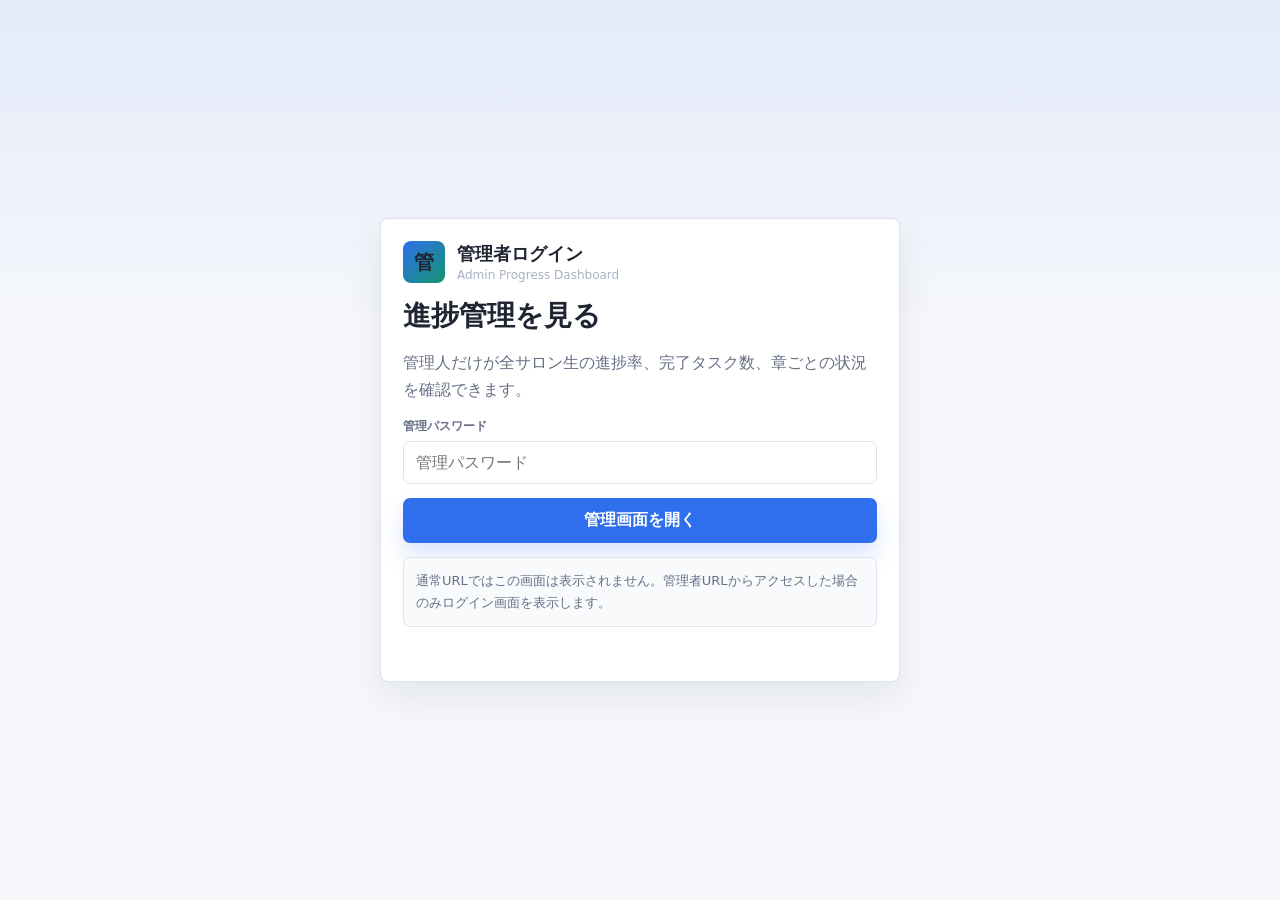
==== admin.html @ 201dd6af "Add separate member and admin entry pages" ====
<!doctype html>
<html lang="ja">
<head>
  <meta charset="utf-8">
  <meta name="viewport" content="width=device-width, initial-scale=1">
  <title>サロン進捗管理</title>
  <meta http-equiv="Cache-Control" content="no-store, no-cache, must-revalidate">
  <meta http-equiv="Pragma" content="no-cache">
  <meta http-equiv="Expires" content="0">
  <meta name="theme-color" content="#121821">
  <link rel="manifest" href="manifest.webmanifest">
  <style>
    :root {
      --bg: #f5f7fb;
      --surface: #fff;
      --surface-2: #f8fafc;
      --text: #202532;
      --muted: #667085;
      --line: #dde3ed;
      --nav: #121821;
      --blue: #2f6fed;
      --green: #14946f;
      --amber: #c98211;
      --red: #c2413f;
      --shadow: 0 14px 36px rgba(16, 24, 40, .08);
    }

    * { box-sizing: border-box; }

    body {
      margin: 0;
      min-height: 100vh;
      color: var(--text);
      font-family: "Yu Gothic UI", "Hiragino Sans", Meiryo, system-ui, sans-serif;
      background:
        linear-gradient(180deg, rgba(47,111,237,.09), rgba(47,111,237,0) 320px),
        var(--bg);
    }

    button, input, select { font: inherit; }

    button {
      border: 0;
      border-radius: 7px;
      cursor: pointer;
      font-weight: 800;
    }

    .app {
      min-height: 100vh;
      display: grid;
      grid-template-columns: 282px 1fr;
    }

    [hidden] { display: none !important; }

    .app.personal-mode {
      grid-template-columns: 1fr;
    }

    .app.personal-mode main {
      width: 100%;
      max-width: 1120px;
      margin: 0 auto;
    }

    .app.personal-mode .workspace {
      grid-template-columns: 1fr;
    }

    .app.personal-mode .overview,
    .app.personal-mode .side-panel,
    .app.personal-mode #focusChapterForm,
    .app.personal-mode #completeAllButton,
    .app.personal-mode #clearAllButton,
    .app.personal-mode [data-fill-chapter],
    .app.personal-mode [data-clear-chapter],
    .app.personal-mode [data-delete-chapter],
    .app.personal-mode [data-delete-task],
    .app.personal-mode input[type="date"][data-due-task] {
      display: none !important;
    }

    .app.personal-mode .task {
      grid-template-columns: 28px 1fr;
    }

    .access-gate {
      min-height: 100vh;
      display: grid;
      place-items: center;
      padding: 20px;
    }

    .access-card {
      width: min(520px, 100%);
      background: var(--surface);
      border: 1px solid var(--line);
      border-radius: 8px;
      box-shadow: var(--shadow);
      padding: 22px;
      display: grid;
      gap: 14px;
    }

    .access-card h1 {
      font-size: 28px;
    }

    .access-card p {
      margin: 0;
      color: var(--muted);
      line-height: 1.7;
    }

    .access-error {
      color: var(--red);
      font-size: 13px;
      font-weight: 800;
      min-height: 18px;
    }

    .security-note {
      padding: 12px;
      border-radius: 7px;
      background: #f8fafc;
      border: 1px solid var(--line);
      color: var(--muted);
      font-size: 13px;
      line-height: 1.7;
    }

    .sidebar {
      background: var(--nav);
      color: #f8fafc;
      padding: 22px 16px;
      display: flex;
      flex-direction: column;
      gap: 18px;
    }

    .brand {
      display: flex;
      align-items: center;
      gap: 12px;
      padding: 0 6px;
    }

    .mark {
      width: 42px;
      height: 42px;
      border-radius: 8px;
      display: grid;
      place-items: center;
      background: linear-gradient(135deg, var(--blue), var(--green));
      font-size: 20px;
      font-weight: 900;
    }

    .brand strong { display: block; font-size: 18px; }
    .brand span { display: block; color: #a9b2c3; font-size: 12px; margin-top: 2px; }

    .search {
      width: 100%;
      border: 1px solid #303849;
      background: #222a37;
      color: white;
      border-radius: 7px;
      padding: 12px;
      outline: 0;
    }

    .search::placeholder { color: #9aa4b5; }

    .member-list {
      display: grid;
      gap: 8px;
      overflow: auto;
      padding-right: 2px;
    }

    .member {
      width: 100%;
      display: grid;
      grid-template-columns: 42px 1fr auto;
      align-items: center;
      gap: 10px;
      text-align: left;
      color: #dce3ef;
      background: transparent;
      padding: 10px 8px;
    }

    .member:hover,
    .member.active { background: #222a37; }

    .avatar {
      width: 38px;
      height: 38px;
      border-radius: 50%;
      display: grid;
      place-items: center;
      color: white;
      font-weight: 900;
      background: var(--blue);
    }

    .avatar.large {
      width: 58px;
      height: 58px;
      font-size: 20px;
    }

    .member-name { font-weight: 800; }
    .member-note { color: #a9b2c3; font-size: 12px; margin-top: 2px; }
    .member-percent { color: white; font-size: 13px; font-weight: 900; }

    .side-actions {
      margin-top: auto;
      display: grid;
      gap: 8px;
    }

    .dark-button {
      background: #222a37;
      color: white;
      padding: 11px;
    }

    main {
      min-width: 0;
      padding: 26px;
    }

    .topbar {
      display: flex;
      align-items: flex-start;
      justify-content: space-between;
      gap: 18px;
      margin-bottom: 18px;
    }

    h1 {
      margin: 0;
      font-size: clamp(28px, 4vw, 40px);
      letter-spacing: 0;
    }

    .lead {
      margin: 8px 0 0;
      color: var(--muted);
      line-height: 1.7;
      max-width: 780px;
    }

    .primary {
      background: var(--blue);
      color: white;
      padding: 12px 15px;
      box-shadow: 0 12px 22px rgba(47,111,237,.18);
      white-space: nowrap;
    }

    .ghost {
      background: #eef2f8;
      color: #263043;
      padding: 10px 12px;
    }

    .danger {
      background: #fff0ef;
      color: var(--red);
      padding: 10px 12px;
    }

    .stats {
      display: grid;
      grid-template-columns: repeat(5, minmax(130px, 1fr));
      gap: 12px;
      margin-bottom: 16px;
    }

    .stat, .panel {
      background: var(--surface);
      border: 1px solid var(--line);
      border-radius: 8px;
      box-shadow: var(--shadow);
    }

    .stat {
      padding: 16px;
      min-height: 100px;
    }

    .stat span {
      color: var(--muted);
      font-size: 13px;
    }

    .stat strong {
      display: block;
      margin-top: 10px;
      font-size: 28px;
    }

    .overview {
      margin-bottom: 16px;
      overflow: hidden;
    }

    .overview-tabs {
      display: grid;
      gap: 8px;
      padding: 12px;
      max-height: 520px;
      overflow: auto;
    }

    .student-tab {
      border: 1px solid var(--line);
      border-radius: 8px;
      background: var(--surface-2);
      overflow: hidden;
    }

    .student-tab-button {
      width: 100%;
      display: grid;
      grid-template-columns: 38px minmax(0, 1fr) auto;
      gap: 10px;
      align-items: center;
      padding: 11px 12px;
      background: transparent;
      color: var(--text);
      text-align: left;
    }

    .student-tab-button:hover,
    .student-tab.open .student-tab-button {
      background: #eef2f8;
    }

    .student-tab-main {
      min-width: 0;
    }

    .student-tab-main strong {
      display: block;
      overflow: hidden;
      text-overflow: ellipsis;
      white-space: nowrap;
    }

    .student-tab-summary {
      display: flex;
      align-items: center;
      gap: 8px;
      white-space: nowrap;
    }

    .student-tab-panel {
      display: none;
      padding: 0 12px 12px 60px;
    }

    .student-tab.open .student-tab-panel {
      display: grid;
      gap: 10px;
    }

    .overview-grid {
      display: grid;
      grid-template-columns: repeat(4, minmax(120px, 1fr));
      gap: 8px;
    }

    .overview-metric {
      border: 1px solid var(--line);
      border-radius: 7px;
      background: white;
      padding: 10px;
    }

    .overview-metric span {
      display: block;
      color: var(--muted);
      font-size: 12px;
      margin-bottom: 5px;
      font-weight: 800;
    }

    .overview-metric strong {
      font-size: 16px;
    }

    .bar {
      width: 150px;
      height: 9px;
      border-radius: 999px;
      overflow: hidden;
      background: #e9eef6;
    }

    .bar-fill {
      height: 100%;
      width: 0;
      background: linear-gradient(90deg, var(--blue), var(--green));
      border-radius: inherit;
    }

    .student-tab-panel .bar {
      width: 100%;
      max-width: 520px;
    }

    .status-pill {
      display: inline-flex;
      align-items: center;
      justify-content: center;
      min-width: 72px;
      height: 28px;
      padding: 0 10px;
      border-radius: 999px;
      font-size: 12px;
      font-weight: 900;
      background: #eef2f8;
      color: #263043;
    }

    .status-pill.done { background: #e9f8f2; color: var(--green); }
    .status-pill.alert { background: #fff6e6; color: var(--amber); }
    .status-pill.late { background: #fff0ef; color: var(--red); }

    .workspace {
      display: grid;
      grid-template-columns: minmax(0, 1fr) 340px;
      gap: 16px;
      align-items: start;
    }

    .panel { overflow: hidden; }

    .panel-head {
      display: flex;
      align-items: center;
      justify-content: space-between;
      gap: 10px;
      padding: 16px;
      border-bottom: 1px solid var(--line);
    }

    .panel-head h2,
    .panel-head h3 {
      margin: 0;
      font-size: 18px;
    }

    .toolbar {
      display: flex;
      align-items: center;
      gap: 8px;
      flex-wrap: wrap;
    }

    .chapter { border-bottom: 1px solid var(--line); }
    .chapter:last-child { border-bottom: 0; }

    .chapter-summary {
      display: grid;
      width: 100%;
      grid-template-columns: 1fr auto;
      gap: 14px;
      align-items: center;
      padding: 18px 16px;
      border: 0;
      background: transparent;
      color: inherit;
      font: inherit;
      text-align: left;
      cursor: pointer;
      list-style: none;
      user-select: none;
    }

    .chapter-summary::-webkit-details-marker { display: none; }

    .chapter-summary:hover {
      background: #f8fafc;
    }

    .chapter-toggle {
      display: inline-flex;
      align-items: center;
      justify-content: center;
      min-width: 62px;
      min-height: 34px;
      padding: 0 12px;
      border-radius: 999px;
      background: #eefbf3;
      color: var(--green);
      font-size: 13px;
      font-weight: 900;
      white-space: nowrap;
    }

    .chapter.open .chapter-toggle {
      background: #fff1f1;
      color: var(--red);
    }

    .chapter-toggle::before { content: "開く"; }
    .chapter.open .chapter-toggle::before { content: "閉じる"; }

    .chapter-title {
      display: flex;
      align-items: center;
      gap: 10px;
      margin-bottom: 9px;
    }

    .chapter-title strong {
      font-size: 17px;
      overflow-wrap: anywhere;
    }

    .badge {
      min-width: 46px;
      height: 26px;
      padding: 0 10px;
      border-radius: 999px;
      display: inline-flex;
      align-items: center;
      justify-content: center;
      background: #e9f8f2;
      color: var(--green);
      font-size: 12px;
      font-weight: 900;
      white-space: nowrap;
    }

    .progress-track {
      height: 10px;
      background: #ecf0f6;
      border-radius: 999px;
      overflow: hidden;
    }

    .progress-fill {
      height: 100%;
      width: 0;
      border-radius: inherit;
      background: linear-gradient(90deg, var(--blue), var(--green));
      transition: width .2s ease;
    }

    .chapter-meta,
    .due-note {
      margin: 8px 0 0;
      color: var(--muted);
      font-size: 13px;
    }

    .chapter-description {
      margin: 10px 0 0;
      max-width: 760px;
      color: var(--muted);
      font-size: 13px;
      line-height: 1.7;
      white-space: pre-line;
    }

    .chapter-body {
      padding-bottom: 18px;
    }

    .chapter:not(.open) .chapter-body,
    .chapter:not(.open) .tasks {
      display: none !important;
    }

    .chapter-body > .chapter-description {
      margin: 0 16px 12px;
    }

    .chapter-body > .toolbar {
      padding: 0 16px 12px;
    }

    .due-note.late { color: var(--red); font-weight: 800; }
    .due-note.soon { color: var(--amber); font-weight: 800; }

    .tasks {
      display: grid;
      gap: 8px;
      padding: 0 16px 18px;
    }

    .chapter-body .tasks {
      padding-bottom: 0;
    }

    .task {
      display: grid;
      grid-template-columns: 28px 1fr 150px auto;
      align-items: center;
      gap: 10px;
      padding: 10px 12px;
      background: var(--surface-2);
      border: 1px solid #edf1f6;
      border-radius: 7px;
    }

    .task input[type="checkbox"] {
      width: 18px;
      height: 18px;
      accent-color: var(--green);
    }

    .task input[type="date"] {
      border: 1px solid var(--line);
      border-radius: 7px;
      padding: 8px;
      background: white;
      min-width: 0;
    }

    .task-title { overflow-wrap: anywhere; }
    .task.done .task-title { color: var(--muted); text-decoration: line-through; }

    .task-video {
      display: block;
      width: 100%;
      max-width: 520px;
      margin-top: 10px;
      border: 1px solid var(--line);
      border-radius: 8px;
      background: #0f172a;
    }

    .task-note {
      display: block;
      margin-top: 8px;
      color: var(--muted);
      font-size: 13px;
      line-height: 1.6;
      text-decoration: none;
    }

    .task-link {
      display: inline-flex;
      align-items: center;
      justify-content: center;
      min-height: 38px;
      margin-top: 10px;
      padding: 8px 12px;
      border-radius: 7px;
      background: var(--green);
      color: white;
      font-weight: 800;
      text-decoration: none;
    }

    .task-link-list {
      display: grid;
      gap: 8px;
      margin-top: 10px;
    }

    .bonus-company-list {
      display: grid;
      gap: 12px;
      margin-top: 10px;
    }

    .bonus-company {
      padding: 12px;
      border: 1px solid rgba(31, 142, 74, 0.18);
      border-radius: 8px;
      background: rgba(255, 255, 255, 0.72);
    }

    .bonus-company strong {
      display: block;
      color: var(--ink);
      font-size: 15px;
      margin-bottom: 6px;
    }

    .bonus-company .task-note {
      margin-top: 0;
    }

    .task-image {
      display: block;
      width: 100%;
      max-width: 520px;
      margin-top: 10px;
      border: 1px solid var(--line);
      border-radius: 8px;
      background: white;
    }

    .task.has-feature {
      align-items: start;
      background: linear-gradient(135deg, #fff8db 0%, #ffffff 45%, #eefbf3 100%);
      border-color: rgba(31, 142, 74, 0.28);
    }

    .task-feature {
      width: 100%;
    }

    .task-feature summary {
      display: flex;
      align-items: center;
      justify-content: space-between;
      gap: 12px;
      min-height: 48px;
      padding: 8px 10px;
      border-radius: 8px;
      cursor: pointer;
      list-style: none;
      background: #111827;
      color: white;
    }

    .task-feature summary::-webkit-details-marker {
      display: none;
    }

    .feature-summary-main {
      display: grid;
      gap: 3px;
      min-width: 0;
    }

    .feature-summary-main strong,
    .feature-summary-main span {
      overflow-wrap: anywhere;
    }

    .feature-summary-main span {
      color: rgba(255, 255, 255, 0.78);
      font-size: 12px;
      font-weight: 700;
    }

    .feature-summary-action {
      flex: 0 0 auto;
      padding: 6px 9px;
      border-radius: 999px;
      background: var(--green);
      color: white;
      font-size: 12px;
      font-weight: 900;
    }

    .task-feature[open] summary {
      border-radius: 8px 8px 0 0;
    }

    .task-feature[open] .feature-summary-action {
      background: white;
      color: var(--green);
      font-size: 0;
    }

    .task-feature[open] .feature-summary-action::after {
      content: "閉じる";
      font-size: 12px;
    }

    .task-feature-panel {
      padding: 12px 10px 4px;
      border: 1px solid rgba(31, 142, 74, 0.22);
      border-top: 0;
      border-radius: 0 0 8px 8px;
      background: rgba(255, 255, 255, 0.78);
    }

    .side-panel {
      display: grid;
      gap: 16px;
    }

    .profile {
      padding: 18px;
      display: grid;
      gap: 16px;
    }

    .profile-main {
      display: flex;
      align-items: center;
      gap: 13px;
    }

    .profile h2 {
      margin: 0;
      font-size: 22px;
    }

    .profile p {
      margin: 3px 0 0;
      color: var(--muted);
      font-size: 13px;
    }

    .ring {
      --angle: 0deg;
      width: 150px;
      height: 150px;
      margin: 0 auto;
      border-radius: 50%;
      display: grid;
      place-items: center;
      background: conic-gradient(var(--green) var(--angle), #edf1f6 0deg);
    }

    .ring-inner {
      width: 112px;
      height: 112px;
      border-radius: 50%;
      background: white;
      border: 1px solid #edf1f6;
      display: grid;
      place-items: center;
      text-align: center;
    }

    .ring-inner strong {
      display: block;
      font-size: 30px;
    }

    .ring-inner span {
      display: block;
      color: var(--muted);
      font-size: 12px;
    }

    .form {
      display: grid;
      gap: 10px;
      padding: 16px;
    }

    .field {
      display: grid;
      gap: 6px;
    }

    .field label {
      color: var(--muted);
      font-size: 12px;
      font-weight: 900;
    }

    .field input,
    .field select {
      width: 100%;
      border: 1px solid var(--line);
      border-radius: 7px;
      background: white;
      outline: 0;
      padding: 11px 12px;
    }

    .empty {
      padding: 26px 16px;
      color: var(--muted);
      text-align: center;
    }

    .toast {
      position: fixed;
      right: 18px;
      bottom: 18px;
      z-index: 5;
      padding: 12px 14px;
      border-radius: 7px;
      background: #111827;
      color: white;
      box-shadow: var(--shadow);
      opacity: 0;
      transform: translateY(10px);
      pointer-events: none;
      transition: opacity .2s ease, transform .2s ease;
    }

    .toast.show {
      opacity: 1;
      transform: translateY(0);
    }

    @media (max-width: 1120px) {
      .app { grid-template-columns: 230px 1fr; }
      .workspace { grid-template-columns: 1fr; }
      .stats { grid-template-columns: repeat(2, minmax(140px, 1fr)); }
    }

    @media (max-width: 760px) {
      .app { display: block; }
      .sidebar {
        min-height: 0;
        padding: 14px 12px;
        gap: 12px;
      }
      .brand strong { font-size: 16px; }
      .search { padding: 10px; }
      .member-list {
        grid-template-columns: repeat(2, minmax(0, 1fr));
        max-height: 220px;
      }
      .member {
        grid-template-columns: 32px minmax(0, 1fr) auto;
        gap: 7px;
        padding: 8px 6px;
      }
      .avatar {
        width: 32px;
        height: 32px;
        font-size: 12px;
      }
      .member-name {
        display: block;
        overflow: hidden;
        text-overflow: ellipsis;
        white-space: nowrap;
      }
      main { padding: 12px; }
      .topbar { display: grid; }
      h1 { font-size: 24px; }
      .lead { font-size: 13px; }
      .stats {
        grid-template-columns: repeat(2, minmax(0, 1fr));
        gap: 8px;
      }
      .stat {
        min-height: 78px;
        padding: 12px;
      }
      .stat strong { font-size: 22px; }
      .panel-head {
        align-items: flex-start;
        padding: 12px;
      }
      .overview-tabs {
        padding: 8px;
        max-height: 420px;
      }
      .student-tab-button {
        grid-template-columns: 32px minmax(0, 1fr);
        padding: 10px;
      }
      .student-tab-summary {
        grid-column: 2;
        justify-content: space-between;
        width: 100%;
      }
      .student-tab-panel {
        padding: 0 10px 10px 52px;
      }
      .overview-grid { grid-template-columns: repeat(2, minmax(0, 1fr)); }
      .overview-metric { padding: 8px; }
      .chapter-summary { grid-template-columns: 1fr; }
      .task { grid-template-columns: 28px 1fr; }
      .task input[type="date"],
      .task .danger { grid-column: 2; justify-self: start; }
    }
  </style>
</head>
<body>
  <section id="accessGate" class="access-gate">
    <form id="accessForm" class="access-card">
      <div class="brand" style="padding:0;color:var(--text)">
        <div class="mark">進</div>
        <div>
          <strong>サロン進捗管理</strong>
          <span>Personal Progress Page</span>
        </div>
      </div>
      <h1>自分の進捗ページを開く</h1>
      <p>登録されている表示名を入力すると、自分の章別タスクだけを確認できます。</p>
      <div class="field">
        <label for="accessName">登録名</label>
        <input id="accessName" autocomplete="name" placeholder="例: 上条裕一">
      </div>
      <button class="primary" type="submit">自分のページを開く</button>
      <div id="accessError" class="access-error"></div>
    </form>
  </section>

  <section id="adminGate" class="access-gate" hidden>
    <form id="adminForm" class="access-card">
      <div class="brand" style="padding:0;color:var(--text)">
        <div class="mark">管</div>
        <div>
          <strong>管理者ログイン</strong>
          <span>Admin Progress Dashboard</span>
        </div>
      </div>
      <h1>進捗管理を見る</h1>
      <p>管理人だけが全サロン生の進捗率、完了タスク数、章ごとの状況を確認できます。</p>
      <div class="field">
        <label for="adminPassword">管理パスワード</label>
        <input id="adminPassword" type="password" autocomplete="current-password" placeholder="管理パスワード">
      </div>
      <button class="primary" type="submit">管理画面を開く</button>
      <div class="security-note">通常URLではこの画面は表示されません。管理者URLからアクセスした場合のみログイン画面を表示します。</div>
      <div id="adminError" class="access-error"></div>
    </form>
  </section>

  <div id="personalApp" class="app personal-mode" hidden>
    <aside class="sidebar" hidden>
      <div class="brand">
        <div class="mark">進</div>
        <div>
          <strong>サロン進捗管理</strong>
          <span>Member Progress Board</span>
        </div>
      </div>

      <input id="memberSearch" class="search" type="search" placeholder="サロン生を検索">
      <div id="memberList" class="member-list"></div>

    </aside>

    <main>
      <div class="topbar">
        <div>
          <h1>あなたの進捗ページ</h1>
          <p class="lead">自分の章別タスクと完了率だけを確認できます。完了した項目にチェックを入れて進めてください。</p>
        </div>
        <button id="switchMemberButton" class="primary">別の名前で開く</button>
      </div>

      <section id="stats" class="stats"></section>

      <section class="panel overview" hidden>
        <div class="panel-head">
          <h2>全員の進捗一覧</h2>
          <div class="toolbar">
            <button id="sortByProgress" class="ghost">進捗順</button>
            <button id="sortByDue" class="ghost">期限順</button>
          </div>
        </div>
        <div id="overviewRows" class="overview-tabs"></div>
      </section>

      <div class="workspace">
        <section class="panel">
          <div class="panel-head">
            <h2>章別タスク</h2>
            <div class="toolbar">
              <button id="completeAllButton" class="ghost">全完了</button>
              <button id="clearAllButton" class="ghost">全解除</button>
            </div>
          </div>
          <div id="chapters"></div>
        </section>

        <aside class="side-panel">
          <section id="profile" class="panel profile"></section>

          <section class="panel">
            <div class="panel-head"><h3>タスクを追加</h3></div>
            <form id="taskForm" class="form">
              <div class="field">
                <label for="chapterSelect">追加先</label>
                <select id="chapterSelect" required></select>
              </div>
              <div class="field">
                <label for="taskName">タスク名</label>
                <input id="taskName" required placeholder="例: ワークシートを提出">
              </div>
              <div class="field">
                <label for="taskDue">期限</label>
                <input id="taskDue" type="date">
              </div>
              <button class="primary" type="submit">追加する</button>
            </form>
          </section>

          <section class="panel">
            <div class="panel-head"><h3>章を追加</h3></div>
            <form id="chapterForm" class="form">
              <div class="field">
                <label for="chapterName">章タイトル</label>
                <input id="chapterName" required placeholder="例: 第三章 実践課題">
              </div>
              <button class="primary" type="submit">章を作成</button>
            </form>
          </section>
        </aside>
      </div>
    </main>
  </div>

  <div id="toast" class="toast"></div>

  <script>
    const STORAGE_KEY = "salon-progress-board-v1";
    const PERSONAL_MEMBER_KEY = "salon-progress-personal-member-v1";
    const ADMIN_SESSION_KEY = "salon-progress-admin-session-v1";
    const ADMIN_PASSWORD_HASH = "0fb126646cd48c05514d47b1bf38ae6dedb5807f5678507d8f4bf6db2e46c6ee";
    const colors = ["#2f6fed", "#14946f", "#c98211", "#9b5de5", "#d14f3f"];
    let overviewSort = "progress";
    let openOverviewMemberId = "";
    let openChapterId = "";
    let isAdminMode = false;

    const salonMemberNames = `
愛 樋口愛美いくみ
あきな 佐藤空南
あきのり
アキ 長谷川秋子
麻実(シバタマミ
アズ ヒロハタアズサ
淳カドワキジュン
あつし 久田あつし
阿部美津子
亜美 木下弘美
彩 平井あやか
あらき てるや
アラン 吉田圭吾
あわ阿波賀 正也
五十嵐ゆかり
井口 真次
池畑裕一
石井
石切山 愛
石堂光生
いそがいしゅんすけ
市村達也
今井雅子
今村 拓也
岩城 禎
岩崎成雄
植村真
鵜島亮介
浦尾瞳子(池田)
うらみん三浦ミツヒロ
憂季 葉山ゆうき
えつみ飯塚悦美
夷 賢二
えみりん西川えみこ
えりか 岡村えりか
えりな(小見絵理奈
大島まゆみ
大津 裕子
おか 岡田吉人ヨシト
奥田直樹
おっく ヤマモトタカユキ
小野 栄
おやかた新妻武敏
かえで 坂上楓
柏 奥川えりか
かずや幸地知哉
かずよ清水和代
がっちゃんねる【笠井】
加藤 雅也上越
かなやん 金谷翔太
がみこ オオイモモカ
上条裕一
亀田 恭平
儀間朝彦
キャナチ(ユグチカナコ
きゅうり武内隆起
きょうか(佐藤杏佳
ぐっち(ナカニシアキ
久美子 タキザワクミコ
くら倉陵
栗山清臣
黒田美穂
クロダユウスケ
黒田裕太
けいた(ヒガケイタ
ケン石橋健治
けんご古一健児
健介 ミナトケンスケ
けん 岩崎健次
こういちろう 廣川
こうき高橋広基
コウ細井こういち
コザ
小林みゆき
小松原(バラキ
こ 三輪知子
齋賀 健太
齋藤大輔
齋藤貴洋
さかも
櫻庭 連
桜山(Sakuyama)加藤薫
さこう
佐藤史也
佐藤莉奈
智史 荒木
さらだヤストミ ヒカル
ざわ ニシザワヒロトシ
山村昂暉
柴田佑樹
清水政彰
秀 水木秀幸（永木）
シュウ 梁地修司ヤナチシュウジ
しゅんすけ
じゅんたろう。大田黒ジュン
潤(アサノジュン
将輝
白石拓嗣
シンヤ結城しんや
しんや
しん(タテシマシンイチロウ
ずーみん泉詩織
鈴木たかのり
せいた
せ(日高せいら
大型 (小林だいち 柏崎の先生
たかこ 梅川たかこ
たかこ(ヤマザキタカコ
高橋 智
田口 保憲
たくや 戸田たくや
竹内のり子
たておかしょうこ 舘岡祥子
田中壮大まさひろ
たむら
ちはー 市原伸泰
つばさくん
てっちん（長友鉄治）
トウヤマ 雷山耀
徳丸翔也
トシ 森としふみ
戸田 祐一
トム西澤慶
トモヤ鈴木知也
永田友耶 ナガタユウヤ
中田 健一
ナカガワ川ひとみ
なかむら
奈須慎一
なつ安川夏姫
名前はLeo。河崎玲央
なる(ナルミヤアキヒロ
ニシモリブンヘイ サポート専用LINE
根津夕美
芳賀しょうこ
ハジメ”河井はじめ
はじめ(ニシモリブンヘイ
はち尾崎あきら
馬場恭平
はやさか 早坂健加
早知恵く(ナカムラサチエ
はらおー大原直樹
はるな 石原早瑠菜
光理
樋川 洋助
ひよこ 加藤浩子
ひろあき
ひろくん野下宏幸
ヒロ佐々木万博
ひろ種市宏美 ペイパル
大翔 水落大翔ヒロト
ひろまる
ひろゆき
ひろ 尾高博子
ふく ゆう
富山恭仁
藤村麻衣
藤本さなえ
ふでそ@P 筆村崇充
フミフミ荘野史子
古田 聡三郎
ぶんか 菊川和大
堀場 達也
まーちゃん 嶋田真仲子まちこ
真のおまか小川誠
松本 真和
まつ 松下まさき
まなみ(米山まなみ
まみこ 神田マミコ
真弓泰葉 山口泰葉
ま〜し(オオクボマサシ
三上瑠々華
ミキティ
未来 樋未来
みちこ 長谷川みちこ
みなもと せいじ
美濃川 久美子
みのる 渡辺稔
みむらら みずき 三村瑞希
宮島展章
宮堀浩平
みやも 宮本賢次
みや うえやまみやこ
美和 渡邉美和
むかい
めぐ榎本杏(えのもと あん緑
めぐみ マノメグミ
やすお上山康夫
泰久(アオヤマヤスヒサ
ヤッシー矢代秀一
山口裕也
山口 勇二
山崎なぎさ
山田ゆみこ
やまもと やすし
ゆい 菅 ゆい
ゆうき黒木裕貴
ゆーき 森岡ゆう紀
ゆーじ 長谷川祐治
ゆうぞう
ゆうた中村優太
ゆうたろう
ゆうと 角田悠斗
ゆうや 菅原ゆうや
ゆーり 前田ゆり
優のギリギリ
ゆき 中原幸
ゆみ安達由三
由美子
祐美 榊原祐美
ゆゆ 吉田ゆうた
百合香 (アカサカユリカ
ゆ Kakemy掛水由美
よこた 注意
吉村修司
らん 豊平由希
リサリサ (増村)
龍之介 佐藤
りゅう 津曲りゅう
りん リンプン
れいか(ナカヤマレイカ
れつし
れん安藤蓮
わくわくしゅん(クドシュン
わくわく 三浦
aiko♡井上愛子
Airi.u上原あいり
aitch 宮川愛
a i 廣田衣
AKI関口あきこ
akina 郷上明奈
Araki Yasuhiro
arisa カワハラアリサ
ASAHI 宮本あさひ
A U白坂亜由美
AYAKA 藤井綾華
ayu 中江亜由
chiiii 岸口千尋
Chikako (マスダチカコ
ERI 梛原えりこ
eri 高橋江利子
fuminoムレフミノ
hideto小倉ヒデト
hide 野元秀樹
hisaya 長谷川ヒサヤ
Honoka(サトウホノカ
h-sumi(蓮見たかゆき
H.N 中島ひとと
ikuho 伊藤育穂
JUN 伊藤淳
Junta 市場じゅんた 大阪
J (サブ) 夏目じゅんた
kana オクヤマカナ
kana °＊•上田加奈
Kaori 川又香緒里
Kärlek カワイアイカ
KASHIMA-P8sub
KAZUSHI 本間和志
Kenta Shingu 新宮健太
kitamii 北岡美幸
kk (岸田) 岸田一彦
K. I 伊賀敢けいすけ
ma森真由美
MakotoKobayashi小林真人
Manami.I石川まなみ
Manami♡渡辺まなみ
Masa 安藤まさえ
Masumi
Maya Tanaka 田中
ma-tu松岡ひとし
MIHO(コジマミホ
MIHO★。岩村美保
miki黒崎みき
MiKi 荻島美輝
Miki ふくだみき
miki777miki777
misaki岡美咲
mochida 持田智之
MoToたけうちもとき
MOTOKI 白井元規
MOTO(タカダモトヒロ
MR 大久保 篤
M. I 岩田愛美まなみ
m 森真由美
nakakuma midori
nami
nami 木下奈美子
natsumi 黒石奈津美
Nishioka Masahiro
nnnttt 中田とおる
ONI 大西将貴
OnoTaka小野貴博
REI 上杉れいか
RIE 益満理恵
RYO 梅津
ryo2
SARII (ツクリイカ
sa さわの
Sekky
shin 中西しんたろう
Shohei那須祥平
sho 真嶌屋尚
Shun Endo
SINGO 谷口しんご
st佐藤大介ダイスケ
S.Y 鈴木芳樹
s 山口智弓
T てっさん 正田哲也
TA
Takahiro Kimura
Takasaki
takaya高谷稔
takayo 小沢宝代
toayua 井上愛咲
Tomo
TOMOKO 大矢智子
tomomii(ウエノトモミ
T.K浅岡卓来
T  O  Y  島袋けいこ
Urata Azusa 浦田
WEIN YuuSHIN 柳原 CEO
yotcha 小倉佳子
yu 矢野ゆかり
YUHKO(カナダユウコ
yuka Ozone 小曽根裕佳
yuu 藤田まお
YUYA 田中佑弥
YY 田中陽子
y 岩井ゆうや
Y's石井来人
ZIN 池田仁
AYUNON吉田亜弓
@ ともぞぉ本庄 智義
HITOMi 今井 瞳
σ(か'ω'ず) 小林一孝
み。三根史生
きみー 岩崎貴未果
☆サトウコウタ☆
☆裕也 山口裕也
渡邉愛梨
(chisato+エリ) 鈴木えりな
👤Ninomiya二宮浩司
ようこ筒井陽子
寛子 磯野寛子
shota 平岩しょうた
`.split("\n").map(name => name.trim()).filter(Boolean);

    const sampleData = {
      activeMemberId: "m1",
      members: [
        {
          id: "m1",
          name: "上条 裕一",
          note: "参加メンバー",
          color: colors[0],
          chapters: [
            { id: "c1", title: "第一章 オリエンテーション", tasks: [
              { id: "t1", title: "プロフィールを登録", done: true, due: "2026-05-12" },
              { id: "t2", title: "目標シートを記入", done: true, due: "2026-05-14" },
              { id: "t3", title: "初回動画を視聴", done: true, due: "2026-05-15" },
              { id: "t4", title: "自己紹介投稿", done: true, due: "2026-05-16" }
            ]},
            { id: "c2", title: "第二章 基礎ワーク", tasks: [
              { id: "t5", title: "チェックリスト10項目を確認", done: true, due: "2026-05-20" },
              { id: "t6", title: "ワーク1を提出", done: true, due: "2026-05-22" },
              { id: "t7", title: "添削コメントを反映", done: false, due: "2026-05-24" },
              { id: "t8", title: "進捗報告を投稿", done: false, due: "2026-05-27" }
            ]},
            { id: "c3", title: "第三章 実践課題", tasks: [
              { id: "t9", title: "実践テーマを決定", done: true, due: "2026-05-28" },
              { id: "t10", title: "中間レビューを予約", done: false, due: "2026-06-02" }
            ]}
          ]
        },
        {
          id: "m2",
          name: "本間 和志",
          note: "参加メンバー",
          color: colors[1],
          chapters: [
            { id: "c1", title: "第一章 オリエンテーション", tasks: [
              { id: "t1", title: "プロフィールを登録", done: true, due: "2026-05-12" },
              { id: "t2", title: "目標シートを記入", done: true, due: "2026-05-14" },
              { id: "t3", title: "初回動画を視聴", done: true, due: "2026-05-15" },
              { id: "t4", title: "自己紹介投稿", done: true, due: "2026-05-16" }
            ]},
            { id: "c2", title: "第二章 基礎ワーク", tasks: [
              { id: "t5", title: "チェックリスト10項目を確認", done: true, due: "2026-05-20" },
              { id: "t6", title: "ワーク1を提出", done: true, due: "2026-05-22" },
              { id: "t7", title: "添削コメントを反映", done: true, due: "2026-05-24" },
              { id: "t8", title: "進捗報告を投稿", done: true, due: "2026-05-27" }
            ]},
            { id: "c3", title: "第三章 実践課題", tasks: [
              { id: "t9", title: "実践テーマを決定", done: false, due: "2026-05-28" },
              { id: "t10", title: "中間レビューを予約", done: false, due: "2026-06-02" }
            ]}
          ]
        },
        {
          id: "m3",
          name: "峯村 彰一",
          note: "参加メンバー",
          color: colors[2],
          chapters: [
            { id: "c1", title: "第一章 オリエンテーション", tasks: [
              { id: "t1", title: "プロフィールを登録", done: true, due: "2026-05-12" },
              { id: "t2", title: "目標シートを記入", done: false, due: "2026-05-14" },
              { id: "t3", title: "初回動画を視聴", done: false, due: "2026-05-15" },
              { id: "t4", title: "自己紹介投稿", done: false, due: "2026-05-16" }
            ]},
            { id: "c2", title: "第二章 基礎ワーク", tasks: [
              { id: "t5", title: "チェックリスト10項目を確認", done: false, due: "2026-05-20" },
              { id: "t6", title: "ワーク1を提出", done: false, due: "2026-05-22" },
              { id: "t7", title: "添削コメントを反映", done: false, due: "2026-05-24" },
              { id: "t8", title: "進捗報告を投稿", done: false, due: "2026-05-27" }
            ]}
          ]
        }
      ]
    };

    let state = loadState();

    const $ = selector => document.querySelector(selector);
    const memberList = $("#memberList");
    const memberSearch = $("#memberSearch");
    const stats = $("#stats");
    const overviewRows = $("#overviewRows");
    const chapters = $("#chapters");
    const profile = $("#profile");
    const chapterSelect = $("#chapterSelect");
    const toast = $("#toast");
    const accessGate = $("#accessGate");
    const adminGate = $("#adminGate");
    const personalApp = $("#personalApp");
    const accessForm = $("#accessForm");
    const accessName = $("#accessName");
    const accessError = $("#accessError");
    const adminForm = $("#adminForm");
    const adminPassword = $("#adminPassword");
    const adminError = $("#adminError");
    const appTitle = $(".topbar h1");
    const appLead = $(".topbar .lead");
    const sidebar = $(".sidebar");
    const overviewPanel = $(".overview");

    function clone(value) {
      return JSON.parse(JSON.stringify(value));
    }

    function uid(prefix) {
      return prefix + "_" + Date.now().toString(36) + "_" + Math.random().toString(36).slice(2, 7);
    }

    function normalizeName(value) {
      return String(value || "").normalize("NFKC").toLowerCase().replace(/\s+/g, "");
    }

    async function sha256(value) {
      const bytes = new TextEncoder().encode(value);
      const hashBuffer = await crypto.subtle.digest("SHA-256", bytes);
      return Array.from(new Uint8Array(hashBuffer)).map(byte => byte.toString(16).padStart(2, "0")).join("");
    }

    function openAdminPage() {
      isAdminMode = true;
      accessGate.hidden = true;
      adminGate.hidden = true;
      personalApp.hidden = false;
      personalApp.classList.remove("personal-mode");
      sidebar.hidden = false;
      overviewPanel.hidden = false;
      appTitle.textContent = "管理者用 進捗管理";
      appLead.textContent = "全サロン生の進捗率、完了タスク、章ごとの状況を確認できます。進捗率が高い順に並びます。";
      $("#switchMemberButton").textContent = "管理画面を閉じる";
      render();
    }

    function showPersonalGate() {
      isAdminMode = false;
      personalApp.hidden = true;
      adminGate.hidden = true;
      accessGate.hidden = false;
      accessName.value = "";
      accessName.focus();
    }

    function showAdminGate() {
      isAdminMode = false;
      personalApp.hidden = true;
      accessGate.hidden = true;
      adminGate.hidden = false;
      adminPassword.value = "";
      adminPassword.focus();
    }

    function openPersonalPage(memberId) {
      const member = state.members.find(item => item.id === memberId);
      if (!member) return false;
      isAdminMode = false;
      state.activeMemberId = member.id;
      openChapterId = "";
      localStorage.setItem(PERSONAL_MEMBER_KEY, member.id);
      accessGate.hidden = true;
      adminGate.hidden = true;
      personalApp.hidden = false;
      personalApp.classList.add("personal-mode");
      sidebar.hidden = true;
      overviewPanel.hidden = true;
      appTitle.textContent = "あなたの進捗ページ";
      appLead.textContent = "自分の章別タスクと完了率だけを確認できます。完了した項目にチェックを入れて進めてください。";
      $("#switchMemberButton").textContent = "別の名前で開く";
      render();
      return true;
    }

    function findPersonalMember(input) {
      const query = normalizeName(input);
      if (!query) return { error: "登録名を入力してください。" };

      const exact = state.members.find(member => normalizeName(member.name) === query);
      if (exact) return { member: exact };

      const partial = state.members.filter(member => normalizeName(member.name).includes(query));
      if (partial.length === 1) return { member: partial[0] };
      if (partial.length > 1) return { error: "該当する名前が複数あります。登録名をもう少し正確に入力してください。" };
      return { error: "登録名が見つかりませんでした。表記を確認してください。" };
    }

    function makeMemberFromTemplate(name, index, template) {
      return {
        id: uid("m"),
        name,
        note: "緑のサロン生",
        color: colors[index % colors.length],
        chapters: template.chapters.map(chapter => ({
          id: uid("c"),
          title: chapter.title,
          description: chapter.description || "",
          tasks: chapter.tasks.map(task => ({
            id: uid("t"),
            title: task.title,
            done: false,
            due: task.due || "",
            video: task.video || "",
            image: task.image || "",
            imageAlt: task.imageAlt || "",
            link: task.link || "",
            linkLabel: task.linkLabel || "",
            links: task.links || [],
            bonusCompanies: task.bonusCompanies || [],
            detail: task.detail || "",
            featureHint: task.featureHint || ""
          }))
        }))
      };
    }

    function loadState() {
      const saved = localStorage.getItem(STORAGE_KEY);
      if (!saved) return normalize(clone(sampleData));
      try {
        const parsed = JSON.parse(saved);
        return parsed.members && parsed.members.length ? normalize(parsed) : normalize(clone(sampleData));
      } catch {
        return normalize(clone(sampleData));
      }
    }

    function makeFxChapter() {
      return {
        id: "c3",
        title: "3章 FX",
        description: "FXの動画で全体像を確認し、無料登録でもらえるボーナスや入金ボーナスを活用しながら、リスクの取り方を選んで実際の取引経験を積みましょう。心配な場合はノーリスクの進め方、自信がある場合は自己資金での取引へ進みます。",
        tasks: [
          { id: "fx_t1", title: "FX動画のまとめを見る", done: false, due: "", detail: "第3章のFX動画まとめはこちらから確認してください。見終わったらチェックを入れましょう。", featureHint: "タップしてFX動画まとめを開く", links: [
            { label: "FX動画アカデミーを開く", href: "https://fxvideoacademy-gyyhddzg.manus.space/" }
          ] },
          { id: "fx_t2", title: "FXの流れと注意点を確認する", done: false, due: "" },
          { id: "fx_t3", title: "無料登録でボーナスがもらえる会社を確認する", done: false, due: "", detail: "FX無料ボーナス一覧です。金額は変更になる可能性があります。詳細や適用条件については各キャンペーン内容をご確認ください。", featureHint: "タップしてFX無料ボーナス一覧を開く", bonusCompanies: [
            { name: "XMTrading", detail: `ボーナス額 13,000円
開催期限 無期限
対象口座 プラットフォーム MT4 or MT5 / 種類 スタンダード / レバレッジ 1:1000 / 通貨 JPY
ボーナス利益出金条件 0.1ロット以上でエントリー / 最低10分以上のポジション保有
推奨利確額 13,000円〜
ボーナス出金可能額 10,000円〜
出金上限額 無し
出金手数料 2,500円`, links: [
              { label: "XMTrading 開設", href: "https://www.xmtrading.com/jp/?prln=1" }
            ] },
            { name: "Bigboss", detail: `ボーナス額 15,000円
ボーナス利益出金条件 特になし
開催期限 無期限
対象口座 スタンダード口座
推奨利確額 15,000円〜
ボーナス出金可能額 なし
出金上限額 無し
出金手数料 2,000円`, links: [
              { label: "Bigboss 開設", href: "https://www.bigboss-financial.com/ja?aid=8UOjG8lJ" },
              { label: "Bigboss 参考URL", href: "https://www.bigboss-financial.com/new-account-opening-bonus" }
            ] },
            { name: "FXGT", detail: `ボーナス額 10,000円
ボーナス出金条件 合計3ロット以上の取引 / 合計8回以上の取引
開催期限 無期限
対象口座 プラットフォーム MT4 or MT5 / 種類 スタンダード / レバレッジ 1:1000 / 通貨 JPY
推奨利確額 20,000円〜
ボーナス利益出金可能額 10,000円〜
出金上限額 無し
出金手数料 無料`, links: [
              { label: "FXGT 開設", href: "https://portal.fxgt.com/register?refid=8896" }
            ] },
            { name: "Vantage Trading", detail: `ボーナス額 15,000円
開設 タリタリ経由
ボーナス出金条件 合計3ロット以上の取引 / ポジション保有時間5分以上 / 最大10,000円までの利益分のみ
入金して1回でも取引すれば無制限に出金可能
開催期限 無期限
対象口座 プラットフォーム MT4 or MT5 / 種類 スタンダード / レバレッジ 1:1000 / 通貨 JPY
推奨利確額 20,000円〜
ボーナス出金可能額 30ドル〜
出金上限額 10,000円 未入金の場合
出金手数料 無し`, links: [
              { label: "Vantage Trading 開設", href: "https://taritali.com/client/click.php?id=37482" }
            ] },
            { name: "IS6FX", detail: `キャンペーン期間中のみ
ボーナス額 13,000円
ボーナス利益出金条件 合計2ロット以上の取引 / 最低10分以上のポジション保有
開催期限 無期限
対象口座 プラットフォーム MT4 or MT5 / 種類 スタンダード / レバレッジ 1:1000 / 通貨 JPY
推奨利確額 15,000円〜
ボーナス出金可能額 5,000円〜
出金上限額 無し
出金手数料 無し`, links: [
              { label: "IS6FX 開設", href: "https://is6.com/ja/campaign/register?ib=hq5cTDwH" }
            ] },
            { name: "MYFX", detail: "ボーナス額 15,000円", links: [
              { label: "MYFX キャンペーン", href: "https://fxsignup.com/campaign/myf/24070401.html" }
            ] },
            { name: "アキシオリー", detail: "本人確認して数日後 15,000円", links: [
              { label: "アキシオリー 開設", href: "https://go.axiory.com/afs/come.php?cid=5177&ctgid=100&atype=1&brandid=3" }
            ] },
            { name: "アイフォレックス", detail: `ボーナス額 20,000円
3日でボーナスが消えるため、残高を0にするくらいのトレードがおすすめ`, links: [
              { label: "アイフォレックス", href: "https://fx-trade.co.jp/iforex-bonus/" }
            ] },
            { name: "AXONFX", detail: "ボーナス額 10,000円", links: [
              { label: "AXONFX", href: "https://www.axonmarkets.com/media/lp/axonmarkets-official/" }
            ] }
          ] },
          { id: "fx_t4", title: "無料登録できる会社に順番に登録する", done: false, due: "" },
          { id: "fx_t5", title: "登録後にログイン確認をする", done: false, due: "" },
          { id: "fx_t6", title: "無料ボーナスが反映されているか確認する", done: false, due: "" },
          { id: "fx_t7", title: "無料ボーナスで取引を試す", done: false, due: "" },
          { id: "fx_t8", title: "取引して利益を出すか残高を0にするまで触る", done: false, due: "" },
          { id: "fx_t9", title: "利益と損失の動きを確認する", done: false, due: "" },
          { id: "fx_t10", title: "入金ボーナス100%の会社を確認する", done: false, due: "" },
          { id: "fx_t11", title: "入金ボーナス100%の会社に入金するか判断する", done: false, due: "" },
          { id: "fx_t12", title: "心配な場合はノーリスクの進め方を相談する", done: false, due: "" },
          { id: "fx_t13", title: "ノーリスクで進める場合の利益条件を確認する", done: false, due: "" },
          { id: "fx_t14", title: "入金ボーナスを使って取引をする", done: false, due: "" },
          { id: "fx_t15", title: "自信がついたら自己資金でトレードするか判断する", done: false, due: "" },
          { id: "fx_t16", title: "自己資金で少額トレードを試す", done: false, due: "" },
          { id: "fx_t17", title: "トレード結果を記録する", done: false, due: "" },
          { id: "fx_t18", title: "余裕がある場合は自分のグループ作成を検討する", done: false, due: "" },
          { id: "fx_t19", title: "グループでトレードする流れを確認する", done: false, due: "" },
          { id: "fx_t20", title: "プロップファームの概要を確認する", done: false, due: "" },
          { id: "fx_t21", title: "プロップファームのFX勝ち方動画を見る", done: false, due: "", detail: "プロップファームでのFXの勝ち方を確認する動画です。見終わったらチェックを入れましょう。", featureHint: "タップしてプロップファーム動画を開く", links: [
            { label: "プロップファーム FX勝ち方動画を見る", href: "https://youtu.be/YABgVXtfp6I?si=E4QFk7gv1Kv_FTMC" }
          ] },
          { id: "fx_t22", title: "fintokeiの登録内容を確認する", done: false, due: "", detail: "fintokeiの登録内容を確認するための動画です。動画を見て、登録の流れと必要な内容を確認しましょう。", featureHint: "タップしてfintokei動画を開く", links: [
            { label: "fintokei 登録確認動画を見る", href: "https://youtu.be/kMXpTokQlz4?si=0bAUwuRJDuYkZav7" }
          ] },
          { id: "fx_t23", title: "fintokeiに入金して取引準備をする", done: false, due: "" },
          { id: "fx_t24", title: "fintokeiで取引をする", done: false, due: "" },
          { id: "fx_t25", title: "心配な場合は自分のお金を使わない進め方を選ぶ", done: false, due: "" },
          { id: "fx_t26", title: "ノーリスクの場合は利益が少なくなる点を確認する", done: false, due: "" },
          { id: "fx_t27", title: "FX章の結果と次にやることを相談する", done: false, due: "" },
          { id: "fx_t28", title: "ビッグボスイベント動画を見る", done: false, due: "", video: "videos/bigboss-event.mp4" }
        ]
      };
    }

    function ensureFxChapter(member) {
      const chapterIndex = member.chapters.findIndex(chapter => {
        return chapter.title === "第3章 FX編" || chapter.title.includes("第三章") || chapter.title.includes("第3章") || chapter.id === "c3";
      });

      if (chapterIndex === -1) {
        member.chapters.push(makeFxChapter());
        return;
      }

      if (member.chapters[chapterIndex].title !== "第3章 FX編") {
        member.chapters[chapterIndex] = makeFxChapter();
      }
    }

    function makeAffiliateChapter() {
      return {
        id: "c2",
        title: "2章 アフィリエイト",
        description: "〜緑のサロン生 タスク管理〜\n\nポイントサイトとASPの登録を進め、アフィリエイトに取り組むための環境を整えます。登録だけで終わらせず、ログイン確認・案件確認・管理画面確認まで進めましょう。",
        tasks: [
          { id: "af_t8", title: "A8.net に登録する", done: false, due: "" },
          { id: "af_t9", title: "A8.net 会員登録を完了する", done: false, due: "" },
          { id: "af_t10", title: "A8.net サイト登録を完了する", done: false, due: "" },
          { id: "af_t11", title: "A8.net ログイン確認をする", done: false, due: "" },
          { id: "af_t12", title: "TCS に登録する", done: false, due: "" },
          { id: "af_t13", title: "TCS 管理画面を確認する", done: false, due: "" },
          { id: "af_t14", title: "JASNET に登録する", done: false, due: "" },
          { id: "af_t15", title: "JASNET 案件チェックをする", done: false, due: "" },
          { id: "af_t16", title: "ASPLAY に登録する", done: false, due: "" }
        ]
      };
    }

    function makeBasicChapter() {
      return {
        id: "c1",
        title: "1章 入会してすること",
        description: "入会後は、みどりの会への連絡、紹介者との確認、LINEグループ参加、先生とのZoom相談を進めて、最初に動ける状態を作りましょう。",
        tasks: [
          { id: "basic_t1", title: "入会後にみどりのサロンLINEへ連絡する", done: false, due: "", detail: "管理統括LINEへ連絡して、入会後の確認を進めましょう。", link: "https://lin.ee/NMcTq9f", linkLabel: "管理統括LINEを開く" },
          { id: "basic_t2", title: "紹介者に入会完了を報告する", done: false, due: "" },
          { id: "basic_t3", title: "紹介者と今後の進め方を確認する", done: false, due: "" },
          { id: "basic_t4", title: "親・紹介者とやり取りしてモチベーションを上げる", done: false, due: "" },
          { id: "basic_t5", title: "LINEグループに参加する", done: false, due: "", detail: "1〜3はニックネームOKです。①〜⑧の有料オープンチャットは、サロン生の確認のため漢字フルネームのみで参加してください。ニックネーム参加は承認されないため、2段階入力がある場合はフルネームを2回入力してください。", featureHint: "タップしてLINEグループ一覧を開く", links: [
            { label: "1. でっぱちゃんねる みどりのサロン", href: "https://line.me/ti/g/V1IGsDFdej" },
            { label: "2. レクチャーグループ みどりのサロン", href: "https://line.me/ti/g/_ydRbgEfrh" },
            { label: "3. 無料初心者サロン 1500名以上", href: "https://x.gd/rOgzn" },
            { label: "① FX・株 みどりのサロン", href: "https://x.gd/SpTfg" },
            { label: "② アフィリエイト みどりのサロン", href: "https://x.gd/8ln0w" },
            { label: "③ 仮想通貨 みどりのサロン", href: "https://x.gd/cEnBp" },
            { label: "④ 株みどりのサロン", href: "https://x.gd/zyHm3" },
            { label: "⑤ ポイ活・懸賞 みどりのサロン", href: "https://x.gd/y3yXN" },
            { label: "⑥ 予約・抽選 みどりのサロン", href: "https://x.gd/AEKWw" },
            { label: "⑦ お得情報 みどりのサロン", href: "https://x.gd/WjNoB" },
            { label: "⑧ AIみどりのサロン", href: "https://x.gd/eeRPU" }
          ] },
          { id: "basic_t6", title: "オープンチャットに参加する", done: false, due: "" },
          { id: "basic_t7", title: "過去のやり取りを少し確認する", done: false, due: "" },
          { id: "basic_t8", title: "できそうな案件があるか確認する", done: false, due: "" },
          { id: "basic_t9", title: "初心者の先生とZoomする", done: false, due: "", detail: "完全無料で予約できます。自分に合った稼ぎ方や今の悩みをZoomで相談しましょう。", link: "https://timerex.net/s/jun.asano1977_ab33/100148ee", linkLabel: "無料でZoom予約する", image: "images/zoom-teacher-july15.jpg", imageAlt: "潤先生のZoomコンサル案内" },
          { id: "basic_t10", title: "Zoomで決めた内容を進める", done: false, due: "" },
          { id: "basic_t11", title: "届いた情報をまず試してみる", done: false, due: "" },
          { id: "basic_t12", title: "わからないことを相談する", done: false, due: "" }
        ]
      };
    }

    function makeTaskList(prefix, titles) {
      return titles.map((title, index) => ({
        id: `${prefix}_t${index + 1}`,
        title,
        done: false,
        due: ""
      }));
    }

    function makeResaleChapter() {
      return {
        id: "c4",
        title: "4章 転売",
        description: "転売の基本準備から出品・販売・振り返りまで進めましょう。",
        tasks: makeTaskList("resale", [
          "転売の基本ルールを確認する",
          "取り扱うジャンルを決める",
          "仕入れ候補リストを作る",
          "相場を調べる",
          "利益計算の方法を確認する",
          "仕入れ判断の基準を決める",
          "販売先アカウントを確認する",
          "商品写真の撮り方を確認する",
          "商品説明文を作る",
          "出品して販売まで進める"
        ])
      };
    }

    function makePointChapter() {
      return {
        id: "c5",
        title: "5章 ポイ活",
        description: "ポイントサイトを活用して、案件確認から実践まで進めましょう。",
        tasks: [
          { id: "point_t1", title: "ポイ活の基本を確認する", done: false, due: "" },
          { id: "point_t2", title: "使うポイントサイトを整理する", done: false, due: "", detail: "登録に使うポイントサイトの紹介リンクをまとめています。登録後は、ログインできるか・案件一覧を確認できるかまで進めましょう。Powlとコインカムは招待コードも確認してください。", featureHint: "タップしてポイントサイト一覧を開く", links: [
            { label: "モッピー", href: "https://pc.moppy.jp/entry/invite.php?invite=339be126" },
            { label: "ハピタス", href: "https://hapitas.jp/register/?i=20872573&route=text" },
            { label: "ポイントタウン", href: "https://www.pointtown.com/registration?intrid=Cd6tBtMLF7wMv" },
            { label: "アメフリ", href: "https://www.amefri.net/register?inv=f236240&openExternalBrowser=1" },
            { label: "ecナビ", href: "https://ecnavi.jp/invite/?id=wknli" },
            { label: "ワラウ", href: "https://www.warau.jp/friend/reg/WZm" },
            { label: "Powl 招待コード: P7VQXJUN8S3", href: "https://web.powl.jp/?invite_code=P7VQXJUN8S3" },
            { label: "コインカム 招待コード: WnbOckfM", href: "https://cimcome.jp/join?code=e1eced0f1a6c6bffd6ddbaa60b0bc83c5adefc8cd086e723d0ebb43055b17442" },
            { label: "ちょびりっち", href: "https://www.chobirich.com/cm/ad/?p=8224777069&i=4838527" },
            { label: "ふぁんくる紹介", href: "https://www.fancrew.jp/about?inflow_id=fri_e12-5164354&lk=5164354&lk1=b&d=1" }
          ] },
          { id: "point_t3", title: "登録済みサイトを確認する", done: false, due: "" },
          { id: "point_t4", title: "案件一覧を確認する", done: false, due: "" },
          { id: "point_t5", title: "条件が簡単な案件を選ぶ", done: false, due: "" },
          { id: "point_t6", title: "案件条件をスクショまたはメモする", done: false, due: "" },
          { id: "point_t7", title: "案件に申し込む", done: false, due: "" },
          { id: "point_t8", title: "ポイント反映条件を確認する", done: false, due: "" },
          { id: "point_t9", title: "獲得予定ポイントを記録する", done: false, due: "" },
          { id: "point_t10", title: "完了案件を振り返る", done: false, due: "" }
        ]
      };
    }

    function makeDealsChapter() {
      return {
        id: "c6",
        title: "6章 お得情報",
        description: "日常で使えるお得情報を確認し、実際に活用してみましょう。",
        tasks: makeTaskList("deals", [
          "お得情報の確認方法を覚える",
          "キャンペーン情報を確認する",
          "クーポン情報を確認する",
          "キャッシュレス還元を確認する",
          "固定費の見直し項目を確認する",
          "買い物前に比較する習慣を作る",
          "使えるキャンペーンを1つ選ぶ",
          "実際にお得情報を活用する",
          "節約できた金額を記録する",
          "次に使うお得情報を決める"
        ])
      };
    }

    function makeAiChapter() {
      return {
        id: "c7",
        title: "7章 AI",
        description: "AIを使って作業効率を上げるための基本操作を進めましょう。",
        tasks: makeTaskList("ai", [
          "AIツールにログインする",
          "基本的な質問を試す",
          "文章作成を試す",
          "要約を試す",
          "アイデア出しを試す",
          "SNS投稿文を作る",
          "商品説明文を作る",
          "作業チェックリストを作る",
          "よく使うプロンプトを保存する",
          "AIで時短できた作業を記録する"
        ])
      };
    }

    function makeScaleChapter() {
      return {
        id: "c8",
        title: "8章 スケール",
        description: "取り組みを広げるために、作業の型化と改善を進めましょう。",
        tasks: makeTaskList("scale", [
          "今の作業内容を整理する",
          "時間がかかる作業を洗い出す",
          "繰り返し作業をテンプレ化する",
          "成果が出た作業を記録する",
          "改善点を1つ決める",
          "作業時間を測る",
          "優先順位を決める",
          "週の行動目標を決める",
          "成果を確認する",
          "次週の改善案を作る"
        ])
      };
    }

    function makeCryptoChapter() {
      return {
        id: "c9",
        title: "9章 暗号資産",
        description: "暗号資産に触れる前の基本知識と安全確認を進めましょう。",
        tasks: makeTaskList("crypto", [
          "暗号資産の基本用語を確認する",
          "リスクについて確認する",
          "取引所の種類を確認する",
          "セキュリティ設定を確認する",
          "二段階認証を確認する",
          "ウォレットの基本を確認する",
          "少額で触れる考え方を確認する",
          "手数料を確認する",
          "保管方法を確認する",
          "学んだ内容をメモする"
        ])
      };
    }

    function makeFinalChapter() {
      return {
        id: "c10",
        title: "10章 最後に",
        description: "ここまでの取り組みを振り返り、次の行動につなげましょう。",
        tasks: makeTaskList("final", [
          "全章の進捗を確認する",
          "未完了タスクを確認する",
          "一番成果が出た章を振り返る",
          "苦手だった章を振り返る",
          "今後続けることを決める",
          "次の目標を決める",
          "質問したい内容を整理する",
          "成果や気づきをメモする",
          "次の1週間の行動を決める",
          "最後の進捗チェックを完了する"
        ])
      };
    }

    function makeCourseChapters() {
      return [
        makeBasicChapter(),
        makeAffiliateChapter(),
        makeFxChapter(),
        makeResaleChapter(),
        makePointChapter(),
        makeDealsChapter(),
        makeAiChapter(),
        makeScaleChapter(),
        makeCryptoChapter(),
        makeFinalChapter()
      ];
    }

    function syncDoneStates(templateChapter, existingChapters) {
      const existingTasks = existingChapters.flatMap(chapter => chapter.tasks || []);
      return {
        ...templateChapter,
        tasks: templateChapter.tasks.map(task => {
          const sameTask = existingTasks.find(existing => existing.title === task.title || existing.id === task.id);
          const useTemplateFeature = Boolean(task.bonusCompanies?.length);
          return {
            ...task,
            done: sameTask ? Boolean(sameTask.done) : false,
            due: sameTask?.due || task.due || "",
            video: sameTask?.video || task.video || "",
            image: sameTask?.image || task.image || "",
            imageAlt: sameTask?.imageAlt || task.imageAlt || "",
            link: sameTask?.link || task.link || "",
            linkLabel: sameTask?.linkLabel || task.linkLabel || "",
            links: useTemplateFeature ? task.links || [] : sameTask?.links?.length ? sameTask.links : task.links || [],
            bonusCompanies: useTemplateFeature ? task.bonusCompanies || [] : sameTask?.bonusCompanies?.length ? sameTask.bonusCompanies : task.bonusCompanies || [],
            detail: useTemplateFeature ? task.detail || "" : sameTask?.detail || task.detail || "",
            featureHint: useTemplateFeature ? task.featureHint || "" : sameTask?.featureHint || task.featureHint || ""
          };
        })
      };
    }

    function applyCourseChapters(member) {
      const existingChapters = member.chapters || [];
      member.chapters = makeCourseChapters().map(chapter => syncDoneStates(chapter, existingChapters));
    }

    function ensureAffiliateChapter(member) {
      const chapterIndex = member.chapters.findIndex(chapter => {
        return chapter.title === "第4章 アフィリエイト編" || chapter.title.includes("アフィリエイト") || chapter.id === "c4";
      });

      if (chapterIndex === -1) {
        member.chapters.push(makeAffiliateChapter());
        return;
      }

      if (member.chapters[chapterIndex].title !== "第4章 アフィリエイト編") {
        member.chapters[chapterIndex] = makeAffiliateChapter();
      }
    }

    function normalize(data) {
      const legacyNames = ["佐藤 美咲", "田中 悠真", "山本 梨花", "上条 裕一", "本間 和志", "峯村 彰一", "上条裕一", "本間和志", "峯村彰一"];
      const isLegacyOnly = data.members.length <= 3 && data.members.every(member => legacyNames.includes(member.name));

      if (isLegacyOnly) {
        data = { activeMemberId: "", members: [] };
      }

      const template = data.members[0] || sampleData.members[0];
      salonMemberNames.forEach((name, index) => {
        if (data.members.some(member => member.name === name)) return;
        data.members.push(makeMemberFromTemplate(name, data.members.length + index, template));
      });

      if (!data.activeMemberId && data.members[0]) data.activeMemberId = data.members[0].id;

      data.members.forEach(member => {
        applyCourseChapters(member);
        member.chapters.forEach(chapter => {
          if (!("description" in chapter)) chapter.description = "";
          chapter.tasks.forEach(task => {
            if (!("due" in task)) task.due = "";
            if (!("video" in task)) task.video = "";
            if (!("image" in task)) task.image = "";
            if (!("imageAlt" in task)) task.imageAlt = "";
            if (!("link" in task)) task.link = "";
            if (!("linkLabel" in task)) task.linkLabel = "";
            if (!("links" in task)) task.links = [];
            if (!("bonusCompanies" in task)) task.bonusCompanies = [];
            if (!("detail" in task)) task.detail = "";
            if (!("featureHint" in task)) task.featureHint = "";
          });
        });
      });
      return data;
    }

    function saveState() {
      localStorage.setItem(STORAGE_KEY, JSON.stringify(state));
    }

    function activeMember() {
      return state.members.find(member => member.id === state.activeMemberId) || state.members[0];
    }

    function allTasks(member) {
      return member.chapters.flatMap(chapter => chapter.tasks);
    }

    function completion(memberOrChapters) {
      const chapterList = Array.isArray(memberOrChapters) ? memberOrChapters : memberOrChapters.chapters;
      const taskList = chapterList.flatMap(chapter => chapter.tasks);
      const total = taskList.length;
      const done = taskList.filter(task => task.done).length;
      return { total, done, percent: total ? Math.round(done / total * 100) : 0 };
    }

    function chapterCompletion(chapter) {
      const total = chapter.tasks.length;
      const done = chapter.tasks.filter(task => task.done).length;
      return { total, done, percent: total ? Math.round(done / total * 100) : 0 };
    }

    function nextDue(member) {
      const pending = allTasks(member).filter(task => !task.done && task.due).sort((a, b) => a.due.localeCompare(b.due));
      return pending[0] || null;
    }

    function daysUntil(dateString) {
      if (!dateString) return null;
      const today = new Date();
      today.setHours(0, 0, 0, 0);
      const due = new Date(dateString + "T00:00:00");
      return Math.round((due - today) / 86400000);
    }

    function dueText(task) {
      if (!task || !task.due) return "未設定";
      const days = daysUntil(task.due);
      if (days < 0) return `${formatDate(task.due)} 期限超過`;
      if (days === 0) return `${formatDate(task.due)} 今日`;
      if (days <= 3) return `${formatDate(task.due)} あと${days}日`;
      return formatDate(task.due);
    }

    function dueClass(task) {
      if (!task || !task.due) return "";
      const days = daysUntil(task.due);
      if (days < 0) return "late";
      if (days <= 3) return "soon";
      return "";
    }

    function formatDate(value) {
      if (!value) return "未設定";
      const [year, month, day] = value.split("-");
      return `${Number(month)}/${Number(day)}`;
    }

    function memberStatus(member) {
      const progress = completion(member);
      const due = nextDue(member);
      const dueState = dueClass(due);
      if (progress.percent === 100) return { text: "完了", className: "done" };
      if (dueState === "late") return { text: "期限超過", className: "late" };
      if (dueState === "soon") return { text: "期限近い", className: "alert" };
      if (progress.percent >= 70) return { text: "順調", className: "done" };
      return { text: "進行中", className: "" };
    }

    function initials(name) {
      return name.split(/\s+/).map(part => part[0]).join("").slice(0, 2) || "人";
    }

    function avatar(member, large = false) {
      return `<div class="avatar ${large ? "large" : ""}" style="background:${member.color}">${initials(member.name)}</div>`;
    }

    function statusLabel(percent) {
      if (percent === 100) return "完了";
      if (percent >= 70) return "順調";
      if (percent >= 30) return "進行中";
      return "着手";
    }

    function escapeHtml(text) {
      return String(text).replace(/[&<>"']/g, char => ({
        "&": "&amp;",
        "<": "&lt;",
        ">": "&gt;",
        '"': "&quot;",
        "'": "&#039;"
      }[char]));
    }

    function render() {
      renderMembers();
      renderStats();
      renderOverview();
      renderProfile();
      renderChapters();
      renderChapterSelect();
      saveState();
    }

    function renderMembers() {
      const query = memberSearch.value.trim().toLowerCase();
      const filtered = state.members.filter(member => {
        return `${member.name} ${member.note}`.toLowerCase().includes(query);
      }).sort((a, b) => completion(b).percent - completion(a).percent);

      memberList.innerHTML = filtered.map(member => {
        const progress = completion(member);
        return `
          <button class="member ${member.id === state.activeMemberId ? "active" : ""}" data-member-id="${member.id}">
            ${avatar(member)}
            <span>
              <span class="member-name">${escapeHtml(member.name)}</span>
              <span class="member-note">${progress.done}/${progress.total} タスク</span>
            </span>
            <span class="member-percent">${progress.percent}%</span>
          </button>
        `;
      }).join("") || `<div class="empty">該当するサロン生がいません。</div>`;
    }

    function renderStats() {
      if (isAdminMode) {
        const members = state.members;
        const memberCount = members.length;
        const progresses = members.map(member => completion(member));
        const average = memberCount ? Math.round(progresses.reduce((sum, progress) => sum + progress.percent, 0) / memberCount) : 0;
        const completedMembers = progresses.filter(progress => progress.percent === 100).length;
        const needsFollow = members.filter(member => completion(member).percent < 30 || dueClass(nextDue(member)) === "late").length;

        stats.innerHTML = `
          <div class="stat"><span>サロン生数</span><strong>${memberCount}人</strong></div>
          <div class="stat"><span>平均消化率</span><strong>${average}%</strong></div>
          <div class="stat"><span>完了者</span><strong>${completedMembers}人</strong></div>
          <div class="stat"><span>要対応</span><strong>${needsFollow}人</strong></div>
        `;
        return;
      }

      const member = activeMember();
      const progress = completion(member);
      const chapterCount = member.chapters.length;
      const doneChapters = member.chapters.filter(chapter => chapterCompletion(chapter).percent === 100).length;

      stats.innerHTML = `
        <div class="stat"><span>あなたの消化率</span><strong>${progress.percent}%</strong></div>
        <div class="stat"><span>完了タスク</span><strong>${progress.done}/${progress.total}</strong></div>
        <div class="stat"><span>完了した章</span><strong>${doneChapters}/${chapterCount}</strong></div>
      `;
    }

    function renderOverview() {
      const members = [...state.members].sort((a, b) => {
        if (overviewSort === "due") {
          const aDue = nextDue(a)?.due || "9999-12-31";
          const bDue = nextDue(b)?.due || "9999-12-31";
          return aDue.localeCompare(bDue);
        }
        return completion(b).percent - completion(a).percent;
      });

      overviewRows.innerHTML = members.map(member => {
        const progress = completion(member);
        const doneChapters = member.chapters.filter(chapter => chapterCompletion(chapter).percent === 100).length;
        const due = nextDue(member);
        const status = memberStatus(member);
        const isOpen = member.id === openOverviewMemberId;
        return `
          <article class="student-tab ${isOpen ? "open" : ""}" data-overview-member="${member.id}">
            <button class="student-tab-button" type="button" aria-expanded="${isOpen ? "true" : "false"}">
              ${avatar(member)}
              <span class="student-tab-main">
                <strong>${escapeHtml(member.name)}</strong>
                <span class="member-note">${escapeHtml(member.note)}</span>
              </span>
              <span class="student-tab-summary">
                <span class="status-pill ${status.className}">${status.text}</span>
                <strong>${progress.percent}%</strong>
              </span>
            </button>
            <div class="student-tab-panel">
              <div class="bar"><div class="bar-fill" style="width:${progress.percent}%"></div></div>
              <div class="overview-grid">
                <div class="overview-metric"><span>消化率</span><strong>${progress.percent}%</strong></div>
                <div class="overview-metric"><span>完了タスク</span><strong>${progress.done}/${progress.total}</strong></div>
                <div class="overview-metric"><span>完了章</span><strong>${doneChapters}/${member.chapters.length}</strong></div>
                <div class="overview-metric"><span>次の期限</span><strong class="${dueClass(due) ? "due-note " + dueClass(due) : ""}">${dueText(due)}</strong></div>
              </div>
            </div>
          </article>
        `;
      }).join("");
    }

    function renderProfile() {
      const member = activeMember();
      const progress = completion(member);
      const due = nextDue(member);

      profile.innerHTML = `
        <div class="profile-main">
          ${avatar(member, true)}
          <div>
            <h2>${escapeHtml(member.name)}</h2>
            <p>${escapeHtml(member.note)}</p>
          </div>
        </div>
        <div class="ring" style="--angle:${progress.percent * 3.6}deg">
          <div class="ring-inner">
            <div>
              <strong>${progress.percent}%</strong>
              <span>${statusLabel(progress.percent)}</span>
            </div>
          </div>
        </div>
        <p class="due-note ${dueClass(due)}">次の期限: ${dueText(due)}</p>
        <div class="toolbar">
          <button id="editMemberButton" class="ghost">情報編集</button>
          <button id="deleteMemberButton" class="danger">削除</button>
        </div>
      `;
    }

    function renderChapters() {
      const member = activeMember();
      if (!member.chapters.length) {
        chapters.innerHTML = `<div class="empty">まだ章がありません。右側から追加できます。</div>`;
        return;
      }

      chapters.innerHTML = member.chapters.map(chapter => {
        const progress = chapterCompletion(chapter);
        const isOpen = openChapterId === chapter.id;
        const tasks = chapter.tasks.map(task => {
          const hasFeature = Boolean(task.detail || task.link || task.image || task.links?.length || task.bonusCompanies?.length);
          const renderLinks = links => links?.length ? `<span class="task-link-list">${links.map(link => `<a class="task-link" href="${escapeHtml(link.href)}" target="_blank" rel="noopener">${escapeHtml(link.label)}</a>`).join("")}</span>` : "";
          const bonusCompanies = task.bonusCompanies?.length ? `<span class="bonus-company-list">${task.bonusCompanies.map(company => `
            <span class="bonus-company">
              <strong>${escapeHtml(company.name)}</strong>
              ${company.detail ? `<span class="task-note">${escapeHtml(company.detail)}</span>` : ""}
              ${renderLinks(company.links)}
            </span>
          `).join("")}</span>` : "";
          const extras = `
            ${task.detail ? `<span class="task-note">${escapeHtml(task.detail)}</span>` : ""}
            ${task.link ? `<a class="task-link" href="${escapeHtml(task.link)}" target="_blank" rel="noopener">${escapeHtml(task.linkLabel || task.link)}</a>` : ""}
            ${renderLinks(task.links)}
            ${bonusCompanies}
            ${task.image ? `<img class="task-image" src="${escapeHtml(task.image)}" alt="${escapeHtml(task.imageAlt || task.title)}">` : ""}
            ${task.video ? `<video class="task-video" controls preload="metadata" src="${escapeHtml(task.video)}"></video>` : ""}
          `;
          const taskBody = hasFeature ? `
            <details class="task-feature">
              <summary>
                <span class="feature-summary-main">
                  <strong>${escapeHtml(task.title)}</strong>
                  <span>${escapeHtml(task.featureHint || "タップして詳細を開く")}</span>
                </span>
                <span class="feature-summary-action">開く</span>
              </summary>
              <div class="task-feature-panel">
                <span class="due-note ${dueClass(task)}">期限: ${dueText(task)}</span>
                ${extras}
              </div>
            </details>
          ` : `
            <span class="task-title">
              ${escapeHtml(task.title)}<br>
              <span class="due-note ${dueClass(task)}">期限: ${dueText(task)}</span>
              ${task.video ? `<video class="task-video" controls preload="metadata" src="${escapeHtml(task.video)}"></video>` : ""}
            </span>
          `;

          return `
            <div class="task ${hasFeature ? "has-feature" : ""} ${task.done ? "done" : ""}">
              <input type="checkbox" data-chapter-id="${chapter.id}" data-task-id="${task.id}" aria-label="${escapeHtml(task.title)}" ${task.done ? "checked" : ""}>
              ${taskBody}
              <input type="date" value="${task.due || ""}" data-due-task="${task.id}" data-chapter-id="${chapter.id}" aria-label="期限">
              <button type="button" class="danger" data-delete-task="${task.id}" data-chapter-id="${chapter.id}">削除</button>
            </div>
          `;
        }).join("");

        return `
          <article class="chapter ${isOpen ? "open" : ""}" data-chapter-panel="${chapter.id}">
            <button class="chapter-summary" type="button" data-toggle-chapter="${chapter.id}" aria-expanded="${isOpen ? "true" : "false"}">
              <div>
                <div class="chapter-title">
                  <strong>${escapeHtml(chapter.title)}</strong>
                  <span class="badge">${progress.percent}%</span>
                </div>
                <div class="progress-track"><div class="progress-fill" style="width:${progress.percent}%"></div></div>
                <p class="chapter-meta">${progress.total}個中 ${progress.done}個完了</p>
              </div>
              <span class="chapter-toggle" aria-hidden="true"></span>
            </button>
            ${isOpen ? `
            <div class="chapter-body">
              ${chapter.description ? `<p class="chapter-description">${escapeHtml(chapter.description)}</p>` : ""}
              <div class="toolbar">
                <button class="ghost" data-fill-chapter="${chapter.id}">章を完了</button>
                <button class="ghost" data-clear-chapter="${chapter.id}">章を解除</button>
                <button class="danger" data-delete-chapter="${chapter.id}">章を削除</button>
              </div>
              <div class="tasks">${tasks || `<div class="empty">この章にはまだタスクがありません。</div>`}</div>
            </div>
            ` : ""}
          </article>
        `;
      }).join("");
    }

    function renderChapterSelect() {
      const member = activeMember();
      chapterSelect.innerHTML = member.chapters.map(chapter => {
        return `<option value="${chapter.id}">${escapeHtml(chapter.title)}</option>`;
      }).join("");
    }

    function showToast(message) {
      toast.textContent = message;
      toast.classList.add("show");
      clearTimeout(showToast.timer);
      showToast.timer = setTimeout(() => toast.classList.remove("show"), 1600);
    }

    function promptMember(existing = null) {
      const name = prompt("サロン生の名前", existing ? existing.name : "");
      if (!name || !name.trim()) return null;
      const note = prompt("メモや所属コース", existing ? existing.note : "新規メンバー") || "";
      return { name: name.trim(), note: note.trim() };
    }

    memberList.addEventListener("click", event => {
      const button = event.target.closest("[data-member-id]");
      if (!button) return;
      state.activeMemberId = button.dataset.memberId;
      openOverviewMemberId = "";
      openChapterId = "";
      render();
    });

    overviewRows.addEventListener("click", event => {
      const button = event.target.closest(".student-tab-button");
      if (!button) return;
      const tab = button.closest("[data-overview-member]");
      if (!tab) return;
      if (tab.classList.contains("open")) {
        openOverviewMemberId = "";
      } else {
        openOverviewMemberId = tab.dataset.overviewMember;
        state.activeMemberId = tab.dataset.overviewMember;
      }
      render();
    });

    memberSearch.addEventListener("input", renderMembers);

    accessForm.addEventListener("submit", event => {
      event.preventDefault();
      const result = findPersonalMember(accessName.value);
      if (result.member) {
        accessError.textContent = "";
        openPersonalPage(result.member.id);
      } else {
        accessError.textContent = result.error;
      }
    });

    $("#switchMemberButton").addEventListener("click", () => {
      if (isAdminMode) {
        sessionStorage.removeItem(ADMIN_SESSION_KEY);
        history.replaceState(null, "", location.pathname);
        showPersonalGate();
        return;
      }
      localStorage.removeItem(PERSONAL_MEMBER_KEY);
      showPersonalGate();
    });

    adminForm.addEventListener("submit", async event => {
      event.preventDefault();
      adminError.textContent = "";
      const password = adminPassword.value.trim();
      if (!password) {
        adminError.textContent = "管理パスワードを入力してください。";
        return;
      }
      const hash = await sha256(password);
      if (hash !== ADMIN_PASSWORD_HASH) {
        adminError.textContent = "管理パスワードが違います。";
        return;
      }
      sessionStorage.setItem(ADMIN_SESSION_KEY, "1");
      openAdminPage();
    });

    $("#sortByProgress").addEventListener("click", () => {
      overviewSort = "progress";
      renderOverview();
    });

    $("#sortByDue").addEventListener("click", () => {
      overviewSort = "due";
      renderOverview();
    });

    $("#completeAllButton").addEventListener("click", () => {
      activeMember().chapters.forEach(chapter => chapter.tasks.forEach(task => task.done = true));
      showToast("全タスクを完了にしました");
      render();
    });

    $("#clearAllButton").addEventListener("click", () => {
      activeMember().chapters.forEach(chapter => chapter.tasks.forEach(task => task.done = false));
      showToast("全タスクを未完了にしました");
      render();
    });

    profile.addEventListener("click", event => {
      if (event.target.id === "editMemberButton") {
        const member = activeMember();
        const result = promptMember(member);
        if (!result) return;
        member.name = result.name;
        member.note = result.note;
        showToast("情報を更新しました");
        render();
      }

      if (event.target.id === "deleteMemberButton") {
        if (state.members.length <= 1) {
          showToast("最低1人は必要です");
          return;
        }
        const member = activeMember();
        if (!confirm(`${member.name} を削除しますか？`)) return;
        state.members = state.members.filter(item => item.id !== member.id);
        state.activeMemberId = state.members[0].id;
        showToast("サロン生を削除しました");
        render();
      }
    });

    chapters.addEventListener("change", event => {
      const checkbox = event.target.closest("input[type='checkbox'][data-task-id]");
      const dueInput = event.target.closest("input[type='date'][data-due-task]");
      const member = activeMember();

      if (checkbox) {
        const chapter = member.chapters.find(item => item.id === checkbox.dataset.chapterId);
        const task = chapter && chapter.tasks.find(item => item.id === checkbox.dataset.taskId);
        if (!task) return;
        task.done = checkbox.checked;
        render();
      }

      if (dueInput) {
        const chapter = member.chapters.find(item => item.id === dueInput.dataset.chapterId);
        const task = chapter && chapter.tasks.find(item => item.id === dueInput.dataset.dueTask);
        if (!task) return;
        task.due = dueInput.value;
        showToast("期限を更新しました");
        render();
      }
    });

    chapters.addEventListener("click", event => {
      const member = activeMember();
      const toggleChapter = event.target.closest("[data-toggle-chapter]");
      const deleteTask = event.target.closest("[data-delete-task]");
      const fillChapter = event.target.closest("[data-fill-chapter]");
      const clearChapter = event.target.closest("[data-clear-chapter]");
      const deleteChapter = event.target.closest("[data-delete-chapter]");

      if (toggleChapter) {
        openChapterId = openChapterId === toggleChapter.dataset.toggleChapter ? "" : toggleChapter.dataset.toggleChapter;
        render();
        return;
      }

      if (deleteTask) {
        const chapter = member.chapters.find(item => item.id === deleteTask.dataset.chapterId);
        chapter.tasks = chapter.tasks.filter(task => task.id !== deleteTask.dataset.deleteTask);
        showToast("タスクを削除しました");
        render();
      }

      if (fillChapter) {
        const chapter = member.chapters.find(item => item.id === fillChapter.dataset.fillChapter);
        chapter.tasks.forEach(task => task.done = true);
        showToast("章を完了にしました");
        render();
      }

      if (clearChapter) {
        const chapter = member.chapters.find(item => item.id === clearChapter.dataset.clearChapter);
        chapter.tasks.forEach(task => task.done = false);
        showToast("章を未完了にしました");
        render();
      }

      if (deleteChapter) {
        const chapter = member.chapters.find(item => item.id === deleteChapter.dataset.deleteChapter);
        if (!confirm(`${chapter.title} を削除しますか？`)) return;
        member.chapters = member.chapters.filter(item => item.id !== chapter.id);
        showToast("章を削除しました");
        render();
      }
    });

    $("#taskForm").addEventListener("submit", event => {
      event.preventDefault();
      const member = activeMember();
      const chapter = member.chapters.find(item => item.id === chapterSelect.value);
      const taskInput = $("#taskName");
      const dueInput = $("#taskDue");
      const title = taskInput.value.trim();
      if (!chapter || !title) return;
      chapter.tasks.push({ id: uid("t"), title, done: false, due: dueInput.value });
      taskInput.value = "";
      dueInput.value = "";
      taskInput.focus();
      showToast("タスクを追加しました");
      render();
    });

    $("#chapterForm").addEventListener("submit", event => {
      event.preventDefault();
      const input = $("#chapterName");
      const title = input.value.trim();
      if (!title) return;
      activeMember().chapters.push({ id: uid("c"), title, tasks: [] });
      input.value = "";
      showToast("章を追加しました");
      render();
    });

    const isAdminFile = location.pathname.split("/").pop() === "admin.html";
    const isAdminUrl = isAdminFile || new URLSearchParams(location.search).get("admin") === "1";
    const hasAdminSession = sessionStorage.getItem(ADMIN_SESSION_KEY) === "1";
    const savedPersonalMemberId = localStorage.getItem(PERSONAL_MEMBER_KEY);
    if (isAdminUrl && hasAdminSession) {
      openAdminPage();
    } else if (isAdminUrl) {
      showAdminGate();
    } else if (savedPersonalMemberId && openPersonalPage(savedPersonalMemberId)) {
      accessGate.hidden = true;
    } else {
      showPersonalGate();
    }
    if ("serviceWorker" in navigator && location.protocol !== "file:") {
      window.addEventListener("load", () => {
        navigator.serviceWorker.getRegistrations()
          .then(registrations => Promise.all(registrations.map(registration => registration.unregister())))
          .catch(() => {});
      });
    }

    if ("caches" in window) {
      caches.keys().then(keys => {
        keys.filter(key => key.startsWith("salon-progress-")).forEach(key => caches.delete(key));
      }).catch(() => {});
    }
  </script>
</body>
</html>
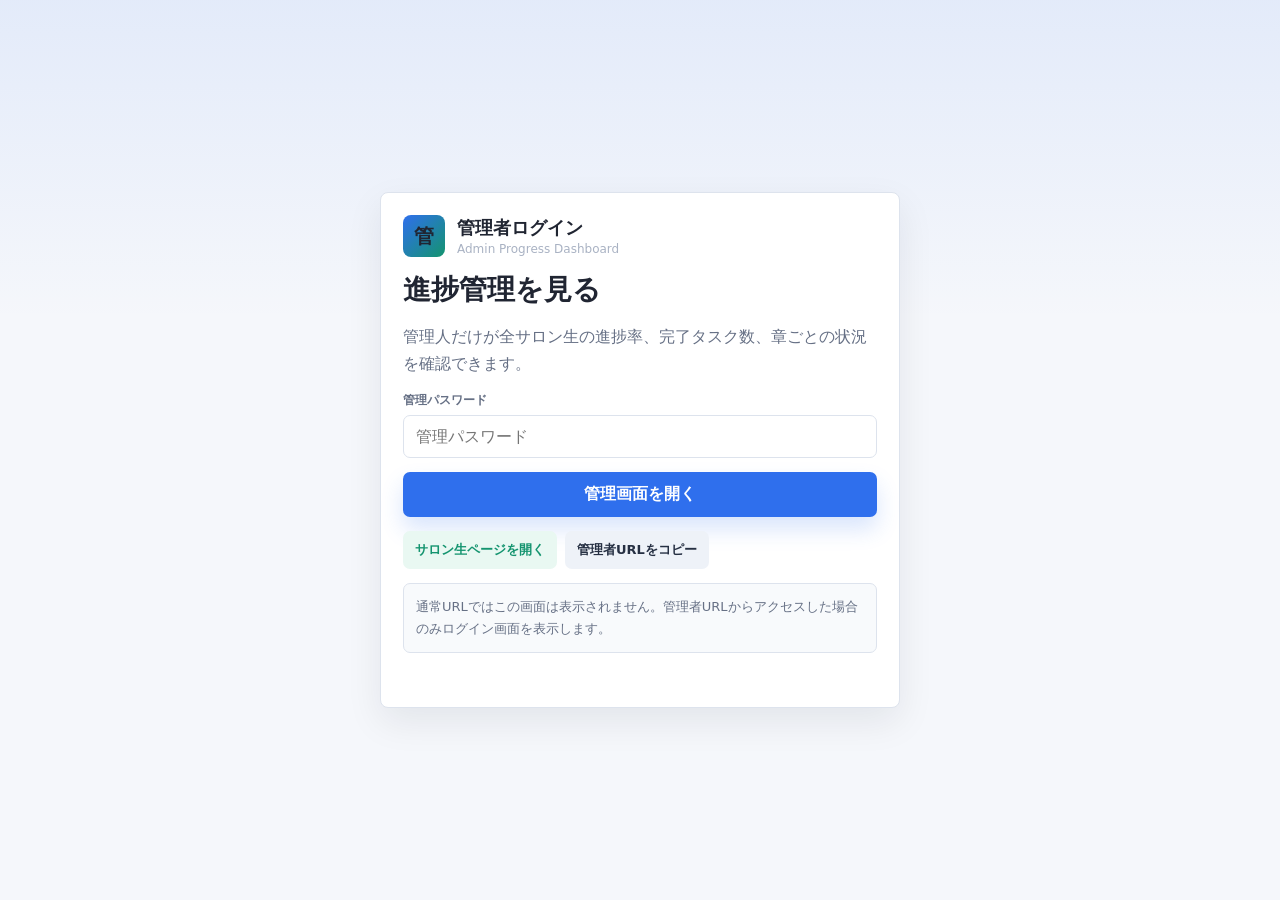
==== commit 008ff4b3: "Rebuild progress app with shared assets" ====
--- a/admin.html
+++ b/admin.html
@@ -3,972 +3,13 @@
 <head>
   <meta charset="utf-8">
   <meta name="viewport" content="width=device-width, initial-scale=1">
-  <title>サロン進捗管理</title>
+  <title>管理者 進捗管理</title>
   <meta http-equiv="Cache-Control" content="no-store, no-cache, must-revalidate">
   <meta http-equiv="Pragma" content="no-cache">
   <meta http-equiv="Expires" content="0">
   <meta name="theme-color" content="#121821">
   <link rel="manifest" href="manifest.webmanifest">
-  <style>
-    :root {
-      --bg: #f5f7fb;
-      --surface: #fff;
-      --surface-2: #f8fafc;
-      --text: #202532;
-      --muted: #667085;
-      --line: #dde3ed;
-      --nav: #121821;
-      --blue: #2f6fed;
-      --green: #14946f;
-      --amber: #c98211;
-      --red: #c2413f;
-      --shadow: 0 14px 36px rgba(16, 24, 40, .08);
-    }
-
-    * { box-sizing: border-box; }
-
-    body {
-      margin: 0;
-      min-height: 100vh;
-      color: var(--text);
-      font-family: "Yu Gothic UI", "Hiragino Sans", Meiryo, system-ui, sans-serif;
-      background:
-        linear-gradient(180deg, rgba(47,111,237,.09), rgba(47,111,237,0) 320px),
-        var(--bg);
-    }
-
-    button, input, select { font: inherit; }
-
-    button {
-      border: 0;
-      border-radius: 7px;
-      cursor: pointer;
-      font-weight: 800;
-    }
-
-    .app {
-      min-height: 100vh;
-      display: grid;
-      grid-template-columns: 282px 1fr;
-    }
-
-    [hidden] { display: none !important; }
-
-    .app.personal-mode {
-      grid-template-columns: 1fr;
-    }
-
-    .app.personal-mode main {
-      width: 100%;
-      max-width: 1120px;
-      margin: 0 auto;
-    }
-
-    .app.personal-mode .workspace {
-      grid-template-columns: 1fr;
-    }
-
-    .app.personal-mode .overview,
-    .app.personal-mode .side-panel,
-    .app.personal-mode #focusChapterForm,
-    .app.personal-mode #completeAllButton,
-    .app.personal-mode #clearAllButton,
-    .app.personal-mode [data-fill-chapter],
-    .app.personal-mode [data-clear-chapter],
-    .app.personal-mode [data-delete-chapter],
-    .app.personal-mode [data-delete-task],
-    .app.personal-mode input[type="date"][data-due-task] {
-      display: none !important;
-    }
-
-    .app.personal-mode .task {
-      grid-template-columns: 28px 1fr;
-    }
-
-    .access-gate {
-      min-height: 100vh;
-      display: grid;
-      place-items: center;
-      padding: 20px;
-    }
-
-    .access-card {
-      width: min(520px, 100%);
-      background: var(--surface);
-      border: 1px solid var(--line);
-      border-radius: 8px;
-      box-shadow: var(--shadow);
-      padding: 22px;
-      display: grid;
-      gap: 14px;
-    }
-
-    .access-card h1 {
-      font-size: 28px;
-    }
-
-    .access-card p {
-      margin: 0;
-      color: var(--muted);
-      line-height: 1.7;
-    }
-
-    .access-error {
-      color: var(--red);
-      font-size: 13px;
-      font-weight: 800;
-      min-height: 18px;
-    }
-
-    .security-note {
-      padding: 12px;
-      border-radius: 7px;
-      background: #f8fafc;
-      border: 1px solid var(--line);
-      color: var(--muted);
-      font-size: 13px;
-      line-height: 1.7;
-    }
-
-    .sidebar {
-      background: var(--nav);
-      color: #f8fafc;
-      padding: 22px 16px;
-      display: flex;
-      flex-direction: column;
-      gap: 18px;
-    }
-
-    .brand {
-      display: flex;
-      align-items: center;
-      gap: 12px;
-      padding: 0 6px;
-    }
-
-    .mark {
-      width: 42px;
-      height: 42px;
-      border-radius: 8px;
-      display: grid;
-      place-items: center;
-      background: linear-gradient(135deg, var(--blue), var(--green));
-      font-size: 20px;
-      font-weight: 900;
-    }
-
-    .brand strong { display: block; font-size: 18px; }
-    .brand span { display: block; color: #a9b2c3; font-size: 12px; margin-top: 2px; }
-
-    .search {
-      width: 100%;
-      border: 1px solid #303849;
-      background: #222a37;
-      color: white;
-      border-radius: 7px;
-      padding: 12px;
-      outline: 0;
-    }
-
-    .search::placeholder { color: #9aa4b5; }
-
-    .member-list {
-      display: grid;
-      gap: 8px;
-      overflow: auto;
-      padding-right: 2px;
-    }
-
-    .member {
-      width: 100%;
-      display: grid;
-      grid-template-columns: 42px 1fr auto;
-      align-items: center;
-      gap: 10px;
-      text-align: left;
-      color: #dce3ef;
-      background: transparent;
-      padding: 10px 8px;
-    }
-
-    .member:hover,
-    .member.active { background: #222a37; }
-
-    .avatar {
-      width: 38px;
-      height: 38px;
-      border-radius: 50%;
-      display: grid;
-      place-items: center;
-      color: white;
-      font-weight: 900;
-      background: var(--blue);
-    }
-
-    .avatar.large {
-      width: 58px;
-      height: 58px;
-      font-size: 20px;
-    }
-
-    .member-name { font-weight: 800; }
-    .member-note { color: #a9b2c3; font-size: 12px; margin-top: 2px; }
-    .member-percent { color: white; font-size: 13px; font-weight: 900; }
-
-    .side-actions {
-      margin-top: auto;
-      display: grid;
-      gap: 8px;
-    }
-
-    .dark-button {
-      background: #222a37;
-      color: white;
-      padding: 11px;
-    }
-
-    main {
-      min-width: 0;
-      padding: 26px;
-    }
-
-    .topbar {
-      display: flex;
-      align-items: flex-start;
-      justify-content: space-between;
-      gap: 18px;
-      margin-bottom: 18px;
-    }
-
-    h1 {
-      margin: 0;
-      font-size: clamp(28px, 4vw, 40px);
-      letter-spacing: 0;
-    }
-
-    .lead {
-      margin: 8px 0 0;
-      color: var(--muted);
-      line-height: 1.7;
-      max-width: 780px;
-    }
-
-    .primary {
-      background: var(--blue);
-      color: white;
-      padding: 12px 15px;
-      box-shadow: 0 12px 22px rgba(47,111,237,.18);
-      white-space: nowrap;
-    }
-
-    .ghost {
-      background: #eef2f8;
-      color: #263043;
-      padding: 10px 12px;
-    }
-
-    .danger {
-      background: #fff0ef;
-      color: var(--red);
-      padding: 10px 12px;
-    }
-
-    .stats {
-      display: grid;
-      grid-template-columns: repeat(5, minmax(130px, 1fr));
-      gap: 12px;
-      margin-bottom: 16px;
-    }
-
-    .stat, .panel {
-      background: var(--surface);
-      border: 1px solid var(--line);
-      border-radius: 8px;
-      box-shadow: var(--shadow);
-    }
-
-    .stat {
-      padding: 16px;
-      min-height: 100px;
-    }
-
-    .stat span {
-      color: var(--muted);
-      font-size: 13px;
-    }
-
-    .stat strong {
-      display: block;
-      margin-top: 10px;
-      font-size: 28px;
-    }
-
-    .overview {
-      margin-bottom: 16px;
-      overflow: hidden;
-    }
-
-    .overview-tabs {
-      display: grid;
-      gap: 8px;
-      padding: 12px;
-      max-height: 520px;
-      overflow: auto;
-    }
-
-    .student-tab {
-      border: 1px solid var(--line);
-      border-radius: 8px;
-      background: var(--surface-2);
-      overflow: hidden;
-    }
-
-    .student-tab-button {
-      width: 100%;
-      display: grid;
-      grid-template-columns: 38px minmax(0, 1fr) auto;
-      gap: 10px;
-      align-items: center;
-      padding: 11px 12px;
-      background: transparent;
-      color: var(--text);
-      text-align: left;
-    }
-
-    .student-tab-button:hover,
-    .student-tab.open .student-tab-button {
-      background: #eef2f8;
-    }
-
-    .student-tab-main {
-      min-width: 0;
-    }
-
-    .student-tab-main strong {
-      display: block;
-      overflow: hidden;
-      text-overflow: ellipsis;
-      white-space: nowrap;
-    }
-
-    .student-tab-summary {
-      display: flex;
-      align-items: center;
-      gap: 8px;
-      white-space: nowrap;
-    }
-
-    .student-tab-panel {
-      display: none;
-      padding: 0 12px 12px 60px;
-    }
-
-    .student-tab.open .student-tab-panel {
-      display: grid;
-      gap: 10px;
-    }
-
-    .overview-grid {
-      display: grid;
-      grid-template-columns: repeat(4, minmax(120px, 1fr));
-      gap: 8px;
-    }
-
-    .overview-metric {
-      border: 1px solid var(--line);
-      border-radius: 7px;
-      background: white;
-      padding: 10px;
-    }
-
-    .overview-metric span {
-      display: block;
-      color: var(--muted);
-      font-size: 12px;
-      margin-bottom: 5px;
-      font-weight: 800;
-    }
-
-    .overview-metric strong {
-      font-size: 16px;
-    }
-
-    .bar {
-      width: 150px;
-      height: 9px;
-      border-radius: 999px;
-      overflow: hidden;
-      background: #e9eef6;
-    }
-
-    .bar-fill {
-      height: 100%;
-      width: 0;
-      background: linear-gradient(90deg, var(--blue), var(--green));
-      border-radius: inherit;
-    }
-
-    .student-tab-panel .bar {
-      width: 100%;
-      max-width: 520px;
-    }
-
-    .status-pill {
-      display: inline-flex;
-      align-items: center;
-      justify-content: center;
-      min-width: 72px;
-      height: 28px;
-      padding: 0 10px;
-      border-radius: 999px;
-      font-size: 12px;
-      font-weight: 900;
-      background: #eef2f8;
-      color: #263043;
-    }
-
-    .status-pill.done { background: #e9f8f2; color: var(--green); }
-    .status-pill.alert { background: #fff6e6; color: var(--amber); }
-    .status-pill.late { background: #fff0ef; color: var(--red); }
-
-    .workspace {
-      display: grid;
-      grid-template-columns: minmax(0, 1fr) 340px;
-      gap: 16px;
-      align-items: start;
-    }
-
-    .panel { overflow: hidden; }
-
-    .panel-head {
-      display: flex;
-      align-items: center;
-      justify-content: space-between;
-      gap: 10px;
-      padding: 16px;
-      border-bottom: 1px solid var(--line);
-    }
-
-    .panel-head h2,
-    .panel-head h3 {
-      margin: 0;
-      font-size: 18px;
-    }
-
-    .toolbar {
-      display: flex;
-      align-items: center;
-      gap: 8px;
-      flex-wrap: wrap;
-    }
-
-    .chapter { border-bottom: 1px solid var(--line); }
-    .chapter:last-child { border-bottom: 0; }
-
-    .chapter-summary {
-      display: grid;
-      width: 100%;
-      grid-template-columns: 1fr auto;
-      gap: 14px;
-      align-items: center;
-      padding: 18px 16px;
-      border: 0;
-      background: transparent;
-      color: inherit;
-      font: inherit;
-      text-align: left;
-      cursor: pointer;
-      list-style: none;
-      user-select: none;
-    }
-
-    .chapter-summary::-webkit-details-marker { display: none; }
-
-    .chapter-summary:hover {
-      background: #f8fafc;
-    }
-
-    .chapter-toggle {
-      display: inline-flex;
-      align-items: center;
-      justify-content: center;
-      min-width: 62px;
-      min-height: 34px;
-      padding: 0 12px;
-      border-radius: 999px;
-      background: #eefbf3;
-      color: var(--green);
-      font-size: 13px;
-      font-weight: 900;
-      white-space: nowrap;
-    }
-
-    .chapter.open .chapter-toggle {
-      background: #fff1f1;
-      color: var(--red);
-    }
-
-    .chapter-toggle::before { content: "開く"; }
-    .chapter.open .chapter-toggle::before { content: "閉じる"; }
-
-    .chapter-title {
-      display: flex;
-      align-items: center;
-      gap: 10px;
-      margin-bottom: 9px;
-    }
-
-    .chapter-title strong {
-      font-size: 17px;
-      overflow-wrap: anywhere;
-    }
-
-    .badge {
-      min-width: 46px;
-      height: 26px;
-      padding: 0 10px;
-      border-radius: 999px;
-      display: inline-flex;
-      align-items: center;
-      justify-content: center;
-      background: #e9f8f2;
-      color: var(--green);
-      font-size: 12px;
-      font-weight: 900;
-      white-space: nowrap;
-    }
-
-    .progress-track {
-      height: 10px;
-      background: #ecf0f6;
-      border-radius: 999px;
-      overflow: hidden;
-    }
-
-    .progress-fill {
-      height: 100%;
-      width: 0;
-      border-radius: inherit;
-      background: linear-gradient(90deg, var(--blue), var(--green));
-      transition: width .2s ease;
-    }
-
-    .chapter-meta,
-    .due-note {
-      margin: 8px 0 0;
-      color: var(--muted);
-      font-size: 13px;
-    }
-
-    .chapter-description {
-      margin: 10px 0 0;
-      max-width: 760px;
-      color: var(--muted);
-      font-size: 13px;
-      line-height: 1.7;
-      white-space: pre-line;
-    }
-
-    .chapter-body {
-      padding-bottom: 18px;
-    }
-
-    .chapter:not(.open) .chapter-body,
-    .chapter:not(.open) .tasks {
-      display: none !important;
-    }
-
-    .chapter-body > .chapter-description {
-      margin: 0 16px 12px;
-    }
-
-    .chapter-body > .toolbar {
-      padding: 0 16px 12px;
-    }
-
-    .due-note.late { color: var(--red); font-weight: 800; }
-    .due-note.soon { color: var(--amber); font-weight: 800; }
-
-    .tasks {
-      display: grid;
-      gap: 8px;
-      padding: 0 16px 18px;
-    }
-
-    .chapter-body .tasks {
-      padding-bottom: 0;
-    }
-
-    .task {
-      display: grid;
-      grid-template-columns: 28px 1fr 150px auto;
-      align-items: center;
-      gap: 10px;
-      padding: 10px 12px;
-      background: var(--surface-2);
-      border: 1px solid #edf1f6;
-      border-radius: 7px;
-    }
-
-    .task input[type="checkbox"] {
-      width: 18px;
-      height: 18px;
-      accent-color: var(--green);
-    }
-
-    .task input[type="date"] {
-      border: 1px solid var(--line);
-      border-radius: 7px;
-      padding: 8px;
-      background: white;
-      min-width: 0;
-    }
-
-    .task-title { overflow-wrap: anywhere; }
-    .task.done .task-title { color: var(--muted); text-decoration: line-through; }
-
-    .task-video {
-      display: block;
-      width: 100%;
-      max-width: 520px;
-      margin-top: 10px;
-      border: 1px solid var(--line);
-      border-radius: 8px;
-      background: #0f172a;
-    }
-
-    .task-note {
-      display: block;
-      margin-top: 8px;
-      color: var(--muted);
-      font-size: 13px;
-      line-height: 1.6;
-      text-decoration: none;
-    }
-
-    .task-link {
-      display: inline-flex;
-      align-items: center;
-      justify-content: center;
-      min-height: 38px;
-      margin-top: 10px;
-      padding: 8px 12px;
-      border-radius: 7px;
-      background: var(--green);
-      color: white;
-      font-weight: 800;
-      text-decoration: none;
-    }
-
-    .task-link-list {
-      display: grid;
-      gap: 8px;
-      margin-top: 10px;
-    }
-
-    .bonus-company-list {
-      display: grid;
-      gap: 12px;
-      margin-top: 10px;
-    }
-
-    .bonus-company {
-      padding: 12px;
-      border: 1px solid rgba(31, 142, 74, 0.18);
-      border-radius: 8px;
-      background: rgba(255, 255, 255, 0.72);
-    }
-
-    .bonus-company strong {
-      display: block;
-      color: var(--ink);
-      font-size: 15px;
-      margin-bottom: 6px;
-    }
-
-    .bonus-company .task-note {
-      margin-top: 0;
-    }
-
-    .task-image {
-      display: block;
-      width: 100%;
-      max-width: 520px;
-      margin-top: 10px;
-      border: 1px solid var(--line);
-      border-radius: 8px;
-      background: white;
-    }
-
-    .task.has-feature {
-      align-items: start;
-      background: linear-gradient(135deg, #fff8db 0%, #ffffff 45%, #eefbf3 100%);
-      border-color: rgba(31, 142, 74, 0.28);
-    }
-
-    .task-feature {
-      width: 100%;
-    }
-
-    .task-feature summary {
-      display: flex;
-      align-items: center;
-      justify-content: space-between;
-      gap: 12px;
-      min-height: 48px;
-      padding: 8px 10px;
-      border-radius: 8px;
-      cursor: pointer;
-      list-style: none;
-      background: #111827;
-      color: white;
-    }
-
-    .task-feature summary::-webkit-details-marker {
-      display: none;
-    }
-
-    .feature-summary-main {
-      display: grid;
-      gap: 3px;
-      min-width: 0;
-    }
-
-    .feature-summary-main strong,
-    .feature-summary-main span {
-      overflow-wrap: anywhere;
-    }
-
-    .feature-summary-main span {
-      color: rgba(255, 255, 255, 0.78);
-      font-size: 12px;
-      font-weight: 700;
-    }
-
-    .feature-summary-action {
-      flex: 0 0 auto;
-      padding: 6px 9px;
-      border-radius: 999px;
-      background: var(--green);
-      color: white;
-      font-size: 12px;
-      font-weight: 900;
-    }
-
-    .task-feature[open] summary {
-      border-radius: 8px 8px 0 0;
-    }
-
-    .task-feature[open] .feature-summary-action {
-      background: white;
-      color: var(--green);
-      font-size: 0;
-    }
-
-    .task-feature[open] .feature-summary-action::after {
-      content: "閉じる";
-      font-size: 12px;
-    }
-
-    .task-feature-panel {
-      padding: 12px 10px 4px;
-      border: 1px solid rgba(31, 142, 74, 0.22);
-      border-top: 0;
-      border-radius: 0 0 8px 8px;
-      background: rgba(255, 255, 255, 0.78);
-    }
-
-    .side-panel {
-      display: grid;
-      gap: 16px;
-    }
-
-    .profile {
-      padding: 18px;
-      display: grid;
-      gap: 16px;
-    }
-
-    .profile-main {
-      display: flex;
-      align-items: center;
-      gap: 13px;
-    }
-
-    .profile h2 {
-      margin: 0;
-      font-size: 22px;
-    }
-
-    .profile p {
-      margin: 3px 0 0;
-      color: var(--muted);
-      font-size: 13px;
-    }
-
-    .ring {
-      --angle: 0deg;
-      width: 150px;
-      height: 150px;
-      margin: 0 auto;
-      border-radius: 50%;
-      display: grid;
-      place-items: center;
-      background: conic-gradient(var(--green) var(--angle), #edf1f6 0deg);
-    }
-
-    .ring-inner {
-      width: 112px;
-      height: 112px;
-      border-radius: 50%;
-      background: white;
-      border: 1px solid #edf1f6;
-      display: grid;
-      place-items: center;
-      text-align: center;
-    }
-
-    .ring-inner strong {
-      display: block;
-      font-size: 30px;
-    }
-
-    .ring-inner span {
-      display: block;
-      color: var(--muted);
-      font-size: 12px;
-    }
-
-    .form {
-      display: grid;
-      gap: 10px;
-      padding: 16px;
-    }
-
-    .field {
-      display: grid;
-      gap: 6px;
-    }
-
-    .field label {
-      color: var(--muted);
-      font-size: 12px;
-      font-weight: 900;
-    }
-
-    .field input,
-    .field select {
-      width: 100%;
-      border: 1px solid var(--line);
-      border-radius: 7px;
-      background: white;
-      outline: 0;
-      padding: 11px 12px;
-    }
-
-    .empty {
-      padding: 26px 16px;
-      color: var(--muted);
-      text-align: center;
-    }
-
-    .toast {
-      position: fixed;
-      right: 18px;
-      bottom: 18px;
-      z-index: 5;
-      padding: 12px 14px;
-      border-radius: 7px;
-      background: #111827;
-      color: white;
-      box-shadow: var(--shadow);
-      opacity: 0;
-      transform: translateY(10px);
-      pointer-events: none;
-      transition: opacity .2s ease, transform .2s ease;
-    }
-
-    .toast.show {
-      opacity: 1;
-      transform: translateY(0);
-    }
-
-    @media (max-width: 1120px) {
-      .app { grid-template-columns: 230px 1fr; }
-      .workspace { grid-template-columns: 1fr; }
-      .stats { grid-template-columns: repeat(2, minmax(140px, 1fr)); }
-    }
-
-    @media (max-width: 760px) {
-      .app { display: block; }
-      .sidebar {
-        min-height: 0;
-        padding: 14px 12px;
-        gap: 12px;
-      }
-      .brand strong { font-size: 16px; }
-      .search { padding: 10px; }
-      .member-list {
-        grid-template-columns: repeat(2, minmax(0, 1fr));
-        max-height: 220px;
-      }
-      .member {
-        grid-template-columns: 32px minmax(0, 1fr) auto;
-        gap: 7px;
-        padding: 8px 6px;
-      }
-      .avatar {
-        width: 32px;
-        height: 32px;
-        font-size: 12px;
-      }
-      .member-name {
-        display: block;
-        overflow: hidden;
-        text-overflow: ellipsis;
-        white-space: nowrap;
-      }
-      main { padding: 12px; }
-      .topbar { display: grid; }
-      h1 { font-size: 24px; }
-      .lead { font-size: 13px; }
-      .stats {
-        grid-template-columns: repeat(2, minmax(0, 1fr));
-        gap: 8px;
-      }
-      .stat {
-        min-height: 78px;
-        padding: 12px;
-      }
-      .stat strong { font-size: 22px; }
-      .panel-head {
-        align-items: flex-start;
-        padding: 12px;
-      }
-      .overview-tabs {
-        padding: 8px;
-        max-height: 420px;
-      }
-      .student-tab-button {
-        grid-template-columns: 32px minmax(0, 1fr);
-        padding: 10px;
-      }
-      .student-tab-summary {
-        grid-column: 2;
-        justify-content: space-between;
-        width: 100%;
-      }
-      .student-tab-panel {
-        padding: 0 10px 10px 52px;
-      }
-      .overview-grid { grid-template-columns: repeat(2, minmax(0, 1fr)); }
-      .overview-metric { padding: 8px; }
-      .chapter-summary { grid-template-columns: 1fr; }
-      .task { grid-template-columns: 28px 1fr; }
-      .task input[type="date"],
-      .task .danger { grid-column: 2; justify-self: start; }
-    }
-  </style>
+  <link rel="stylesheet" href="styles.css?v=20260918-2">
 </head>
 <body>
   <section id="accessGate" class="access-gate">
@@ -987,6 +28,10 @@
         <input id="accessName" autocomplete="name" placeholder="例: 上条裕一">
       </div>
       <button class="primary" type="submit">自分のページを開く</button>
+      <div class="route-actions">
+        <a class="route-link" href="admin.html">管理者ページを開く</a>
+        <button class="copy-link" type="button" data-copy-url="member.html">サロン生URLをコピー</button>
+      </div>
       <div id="accessError" class="access-error"></div>
     </form>
   </section>
@@ -1007,6 +52,10 @@
         <input id="adminPassword" type="password" autocomplete="current-password" placeholder="管理パスワード">
       </div>
       <button class="primary" type="submit">管理画面を開く</button>
+      <div class="route-actions">
+        <a class="route-link" href="member.html">サロン生ページを開く</a>
+        <button class="copy-link" type="button" data-copy-url="admin.html">管理者URLをコピー</button>
+      </div>
       <div class="security-note">通常URLではこの画面は表示されません。管理者URLからアクセスした場合のみログイン画面を表示します。</div>
       <div id="adminError" class="access-error"></div>
     </form>
@@ -1100,1596 +149,8 @@
 
   <div id="toast" class="toast"></div>
 
-  <script>
-    const STORAGE_KEY = "salon-progress-board-v1";
-    const PERSONAL_MEMBER_KEY = "salon-progress-personal-member-v1";
-    const ADMIN_SESSION_KEY = "salon-progress-admin-session-v1";
-    const ADMIN_PASSWORD_HASH = "0fb126646cd48c05514d47b1bf38ae6dedb5807f5678507d8f4bf6db2e46c6ee";
-    const colors = ["#2f6fed", "#14946f", "#c98211", "#9b5de5", "#d14f3f"];
-    let overviewSort = "progress";
-    let openOverviewMemberId = "";
-    let openChapterId = "";
-    let isAdminMode = false;
-
-    const salonMemberNames = `
-愛 樋口愛美いくみ
-あきな 佐藤空南
-あきのり
-アキ 長谷川秋子
-麻実(シバタマミ
-アズ ヒロハタアズサ
-淳カドワキジュン
-あつし 久田あつし
-阿部美津子
-亜美 木下弘美
-彩 平井あやか
-あらき てるや
-アラン 吉田圭吾
-あわ阿波賀 正也
-五十嵐ゆかり
-井口 真次
-池畑裕一
-石井
-石切山 愛
-石堂光生
-いそがいしゅんすけ
-市村達也
-今井雅子
-今村 拓也
-岩城 禎
-岩崎成雄
-植村真
-鵜島亮介
-浦尾瞳子(池田)
-うらみん三浦ミツヒロ
-憂季 葉山ゆうき
-えつみ飯塚悦美
-夷 賢二
-えみりん西川えみこ
-えりか 岡村えりか
-えりな(小見絵理奈
-大島まゆみ
-大津 裕子
-おか 岡田吉人ヨシト
-奥田直樹
-おっく ヤマモトタカユキ
-小野 栄
-おやかた新妻武敏
-かえで 坂上楓
-柏 奥川えりか
-かずや幸地知哉
-かずよ清水和代
-がっちゃんねる【笠井】
-加藤 雅也上越
-かなやん 金谷翔太
-がみこ オオイモモカ
-上条裕一
-亀田 恭平
-儀間朝彦
-キャナチ(ユグチカナコ
-きゅうり武内隆起
-きょうか(佐藤杏佳
-ぐっち(ナカニシアキ
-久美子 タキザワクミコ
-くら倉陵
-栗山清臣
-黒田美穂
-クロダユウスケ
-黒田裕太
-けいた(ヒガケイタ
-ケン石橋健治
-けんご古一健児
-健介 ミナトケンスケ
-けん 岩崎健次
-こういちろう 廣川
-こうき高橋広基
-コウ細井こういち
-コザ
-小林みゆき
-小松原(バラキ
-こ 三輪知子
-齋賀 健太
-齋藤大輔
-齋藤貴洋
-さかも
-櫻庭 連
-桜山(Sakuyama)加藤薫
-さこう
-佐藤史也
-佐藤莉奈
-智史 荒木
-さらだヤストミ ヒカル
-ざわ ニシザワヒロトシ
-山村昂暉
-柴田佑樹
-清水政彰
-秀 水木秀幸（永木）
-シュウ 梁地修司ヤナチシュウジ
-しゅんすけ
-じゅんたろう。大田黒ジュン
-潤(アサノジュン
-将輝
-白石拓嗣
-シンヤ結城しんや
-しんや
-しん(タテシマシンイチロウ
-ずーみん泉詩織
-鈴木たかのり
-せいた
-せ(日高せいら
-大型 (小林だいち 柏崎の先生
-たかこ 梅川たかこ
-たかこ(ヤマザキタカコ
-高橋 智
-田口 保憲
-たくや 戸田たくや
-竹内のり子
-たておかしょうこ 舘岡祥子
-田中壮大まさひろ
-たむら
-ちはー 市原伸泰
-つばさくん
-てっちん（長友鉄治）
-トウヤマ 雷山耀
-徳丸翔也
-トシ 森としふみ
-戸田 祐一
-トム西澤慶
-トモヤ鈴木知也
-永田友耶 ナガタユウヤ
-中田 健一
-ナカガワ川ひとみ
-なかむら
-奈須慎一
-なつ安川夏姫
-名前はLeo。河崎玲央
-なる(ナルミヤアキヒロ
-ニシモリブンヘイ サポート専用LINE
-根津夕美
-芳賀しょうこ
-ハジメ”河井はじめ
-はじめ(ニシモリブンヘイ
-はち尾崎あきら
-馬場恭平
-はやさか 早坂健加
-早知恵く(ナカムラサチエ
-はらおー大原直樹
-はるな 石原早瑠菜
-光理
-樋川 洋助
-ひよこ 加藤浩子
-ひろあき
-ひろくん野下宏幸
-ヒロ佐々木万博
-ひろ種市宏美 ペイパル
-大翔 水落大翔ヒロト
-ひろまる
-ひろゆき
-ひろ 尾高博子
-ふく ゆう
-富山恭仁
-藤村麻衣
-藤本さなえ
-ふでそ@P 筆村崇充
-フミフミ荘野史子
-古田 聡三郎
-ぶんか 菊川和大
-堀場 達也
-まーちゃん 嶋田真仲子まちこ
-真のおまか小川誠
-松本 真和
-まつ 松下まさき
-まなみ(米山まなみ
-まみこ 神田マミコ
-真弓泰葉 山口泰葉
-ま〜し(オオクボマサシ
-三上瑠々華
-ミキティ
-未来 樋未来
-みちこ 長谷川みちこ
-みなもと せいじ
-美濃川 久美子
-みのる 渡辺稔
-みむらら みずき 三村瑞希
-宮島展章
-宮堀浩平
-みやも 宮本賢次
-みや うえやまみやこ
-美和 渡邉美和
-むかい
-めぐ榎本杏(えのもと あん緑
-めぐみ マノメグミ
-やすお上山康夫
-泰久(アオヤマヤスヒサ
-ヤッシー矢代秀一
-山口裕也
-山口 勇二
-山崎なぎさ
-山田ゆみこ
-やまもと やすし
-ゆい 菅 ゆい
-ゆうき黒木裕貴
-ゆーき 森岡ゆう紀
-ゆーじ 長谷川祐治
-ゆうぞう
-ゆうた中村優太
-ゆうたろう
-ゆうと 角田悠斗
-ゆうや 菅原ゆうや
-ゆーり 前田ゆり
-優のギリギリ
-ゆき 中原幸
-ゆみ安達由三
-由美子
-祐美 榊原祐美
-ゆゆ 吉田ゆうた
-百合香 (アカサカユリカ
-ゆ Kakemy掛水由美
-よこた 注意
-吉村修司
-らん 豊平由希
-リサリサ (増村)
-龍之介 佐藤
-りゅう 津曲りゅう
-りん リンプン
-れいか(ナカヤマレイカ
-れつし
-れん安藤蓮
-わくわくしゅん(クドシュン
-わくわく 三浦
-aiko♡井上愛子
-Airi.u上原あいり
-aitch 宮川愛
-a i 廣田衣
-AKI関口あきこ
-akina 郷上明奈
-Araki Yasuhiro
-arisa カワハラアリサ
-ASAHI 宮本あさひ
-A U白坂亜由美
-AYAKA 藤井綾華
-ayu 中江亜由
-chiiii 岸口千尋
-Chikako (マスダチカコ
-ERI 梛原えりこ
-eri 高橋江利子
-fuminoムレフミノ
-hideto小倉ヒデト
-hide 野元秀樹
-hisaya 長谷川ヒサヤ
-Honoka(サトウホノカ
-h-sumi(蓮見たかゆき
-H.N 中島ひとと
-ikuho 伊藤育穂
-JUN 伊藤淳
-Junta 市場じゅんた 大阪
-J (サブ) 夏目じゅんた
-kana オクヤマカナ
-kana °＊•上田加奈
-Kaori 川又香緒里
-Kärlek カワイアイカ
-KASHIMA-P8sub
-KAZUSHI 本間和志
-Kenta Shingu 新宮健太
-kitamii 北岡美幸
-kk (岸田) 岸田一彦
-K. I 伊賀敢けいすけ
-ma森真由美
-MakotoKobayashi小林真人
-Manami.I石川まなみ
-Manami♡渡辺まなみ
-Masa 安藤まさえ
-Masumi
-Maya Tanaka 田中
-ma-tu松岡ひとし
-MIHO(コジマミホ
-MIHO★。岩村美保
-miki黒崎みき
-MiKi 荻島美輝
-Miki ふくだみき
-miki777miki777
-misaki岡美咲
-mochida 持田智之
-MoToたけうちもとき
-MOTOKI 白井元規
-MOTO(タカダモトヒロ
-MR 大久保 篤
-M. I 岩田愛美まなみ
-m 森真由美
-nakakuma midori
-nami
-nami 木下奈美子
-natsumi 黒石奈津美
-Nishioka Masahiro
-nnnttt 中田とおる
-ONI 大西将貴
-OnoTaka小野貴博
-REI 上杉れいか
-RIE 益満理恵
-RYO 梅津
-ryo2
-SARII (ツクリイカ
-sa さわの
-Sekky
-shin 中西しんたろう
-Shohei那須祥平
-sho 真嶌屋尚
-Shun Endo
-SINGO 谷口しんご
-st佐藤大介ダイスケ
-S.Y 鈴木芳樹
-s 山口智弓
-T てっさん 正田哲也
-TA
-Takahiro Kimura
-Takasaki
-takaya高谷稔
-takayo 小沢宝代
-toayua 井上愛咲
-Tomo
-TOMOKO 大矢智子
-tomomii(ウエノトモミ
-T.K浅岡卓来
-T  O  Y  島袋けいこ
-Urata Azusa 浦田
-WEIN YuuSHIN 柳原 CEO
-yotcha 小倉佳子
-yu 矢野ゆかり
-YUHKO(カナダユウコ
-yuka Ozone 小曽根裕佳
-yuu 藤田まお
-YUYA 田中佑弥
-YY 田中陽子
-y 岩井ゆうや
-Y's石井来人
-ZIN 池田仁
-AYUNON吉田亜弓
-@ ともぞぉ本庄 智義
-HITOMi 今井 瞳
-σ(か'ω'ず) 小林一孝
-み。三根史生
-きみー 岩崎貴未果
-☆サトウコウタ☆
-☆裕也 山口裕也
-渡邉愛梨
-(chisato+エリ) 鈴木えりな
-👤Ninomiya二宮浩司
-ようこ筒井陽子
-寛子 磯野寛子
-shota 平岩しょうた
-`.split("\n").map(name => name.trim()).filter(Boolean);
-
-    const sampleData = {
-      activeMemberId: "m1",
-      members: [
-        {
-          id: "m1",
-          name: "上条 裕一",
-          note: "参加メンバー",
-          color: colors[0],
-          chapters: [
-            { id: "c1", title: "第一章 オリエンテーション", tasks: [
-              { id: "t1", title: "プロフィールを登録", done: true, due: "2026-05-12" },
-              { id: "t2", title: "目標シートを記入", done: true, due: "2026-05-14" },
-              { id: "t3", title: "初回動画を視聴", done: true, due: "2026-05-15" },
-              { id: "t4", title: "自己紹介投稿", done: true, due: "2026-05-16" }
-            ]},
-            { id: "c2", title: "第二章 基礎ワーク", tasks: [
-              { id: "t5", title: "チェックリスト10項目を確認", done: true, due: "2026-05-20" },
-              { id: "t6", title: "ワーク1を提出", done: true, due: "2026-05-22" },
-              { id: "t7", title: "添削コメントを反映", done: false, due: "2026-05-24" },
-              { id: "t8", title: "進捗報告を投稿", done: false, due: "2026-05-27" }
-            ]},
-            { id: "c3", title: "第三章 実践課題", tasks: [
-              { id: "t9", title: "実践テーマを決定", done: true, due: "2026-05-28" },
-              { id: "t10", title: "中間レビューを予約", done: false, due: "2026-06-02" }
-            ]}
-          ]
-        },
-        {
-          id: "m2",
-          name: "本間 和志",
-          note: "参加メンバー",
-          color: colors[1],
-          chapters: [
-            { id: "c1", title: "第一章 オリエンテーション", tasks: [
-              { id: "t1", title: "プロフィールを登録", done: true, due: "2026-05-12" },
-              { id: "t2", title: "目標シートを記入", done: true, due: "2026-05-14" },
-              { id: "t3", title: "初回動画を視聴", done: true, due: "2026-05-15" },
-              { id: "t4", title: "自己紹介投稿", done: true, due: "2026-05-16" }
-            ]},
-            { id: "c2", title: "第二章 基礎ワーク", tasks: [
-              { id: "t5", title: "チェックリスト10項目を確認", done: true, due: "2026-05-20" },
-              { id: "t6", title: "ワーク1を提出", done: true, due: "2026-05-22" },
-              { id: "t7", title: "添削コメントを反映", done: true, due: "2026-05-24" },
-              { id: "t8", title: "進捗報告を投稿", done: true, due: "2026-05-27" }
-            ]},
-            { id: "c3", title: "第三章 実践課題", tasks: [
-              { id: "t9", title: "実践テーマを決定", done: false, due: "2026-05-28" },
-              { id: "t10", title: "中間レビューを予約", done: false, due: "2026-06-02" }
-            ]}
-          ]
-        },
-        {
-          id: "m3",
-          name: "峯村 彰一",
-          note: "参加メンバー",
-          color: colors[2],
-          chapters: [
-            { id: "c1", title: "第一章 オリエンテーション", tasks: [
-              { id: "t1", title: "プロフィールを登録", done: true, due: "2026-05-12" },
-              { id: "t2", title: "目標シートを記入", done: false, due: "2026-05-14" },
-              { id: "t3", title: "初回動画を視聴", done: false, due: "2026-05-15" },
-              { id: "t4", title: "自己紹介投稿", done: false, due: "2026-05-16" }
-            ]},
-            { id: "c2", title: "第二章 基礎ワーク", tasks: [
-              { id: "t5", title: "チェックリスト10項目を確認", done: false, due: "2026-05-20" },
-              { id: "t6", title: "ワーク1を提出", done: false, due: "2026-05-22" },
-              { id: "t7", title: "添削コメントを反映", done: false, due: "2026-05-24" },
-              { id: "t8", title: "進捗報告を投稿", done: false, due: "2026-05-27" }
-            ]}
-          ]
-        }
-      ]
-    };
-
-    let state = loadState();
-
-    const $ = selector => document.querySelector(selector);
-    const memberList = $("#memberList");
-    const memberSearch = $("#memberSearch");
-    const stats = $("#stats");
-    const overviewRows = $("#overviewRows");
-    const chapters = $("#chapters");
-    const profile = $("#profile");
-    const chapterSelect = $("#chapterSelect");
-    const toast = $("#toast");
-    const accessGate = $("#accessGate");
-    const adminGate = $("#adminGate");
-    const personalApp = $("#personalApp");
-    const accessForm = $("#accessForm");
-    const accessName = $("#accessName");
-    const accessError = $("#accessError");
-    const adminForm = $("#adminForm");
-    const adminPassword = $("#adminPassword");
-    const adminError = $("#adminError");
-    const appTitle = $(".topbar h1");
-    const appLead = $(".topbar .lead");
-    const sidebar = $(".sidebar");
-    const overviewPanel = $(".overview");
-
-    function clone(value) {
-      return JSON.parse(JSON.stringify(value));
-    }
-
-    function uid(prefix) {
-      return prefix + "_" + Date.now().toString(36) + "_" + Math.random().toString(36).slice(2, 7);
-    }
-
-    function normalizeName(value) {
-      return String(value || "").normalize("NFKC").toLowerCase().replace(/\s+/g, "");
-    }
-
-    async function sha256(value) {
-      const bytes = new TextEncoder().encode(value);
-      const hashBuffer = await crypto.subtle.digest("SHA-256", bytes);
-      return Array.from(new Uint8Array(hashBuffer)).map(byte => byte.toString(16).padStart(2, "0")).join("");
-    }
-
-    function openAdminPage() {
-      isAdminMode = true;
-      accessGate.hidden = true;
-      adminGate.hidden = true;
-      personalApp.hidden = false;
-      personalApp.classList.remove("personal-mode");
-      sidebar.hidden = false;
-      overviewPanel.hidden = false;
-      appTitle.textContent = "管理者用 進捗管理";
-      appLead.textContent = "全サロン生の進捗率、完了タスク、章ごとの状況を確認できます。進捗率が高い順に並びます。";
-      $("#switchMemberButton").textContent = "管理画面を閉じる";
-      render();
-    }
-
-    function showPersonalGate() {
-      isAdminMode = false;
-      personalApp.hidden = true;
-      adminGate.hidden = true;
-      accessGate.hidden = false;
-      accessName.value = "";
-      accessName.focus();
-    }
-
-    function showAdminGate() {
-      isAdminMode = false;
-      personalApp.hidden = true;
-      accessGate.hidden = true;
-      adminGate.hidden = false;
-      adminPassword.value = "";
-      adminPassword.focus();
-    }
-
-    function openPersonalPage(memberId) {
-      const member = state.members.find(item => item.id === memberId);
-      if (!member) return false;
-      isAdminMode = false;
-      state.activeMemberId = member.id;
-      openChapterId = "";
-      localStorage.setItem(PERSONAL_MEMBER_KEY, member.id);
-      accessGate.hidden = true;
-      adminGate.hidden = true;
-      personalApp.hidden = false;
-      personalApp.classList.add("personal-mode");
-      sidebar.hidden = true;
-      overviewPanel.hidden = true;
-      appTitle.textContent = "あなたの進捗ページ";
-      appLead.textContent = "自分の章別タスクと完了率だけを確認できます。完了した項目にチェックを入れて進めてください。";
-      $("#switchMemberButton").textContent = "別の名前で開く";
-      render();
-      return true;
-    }
-
-    function findPersonalMember(input) {
-      const query = normalizeName(input);
-      if (!query) return { error: "登録名を入力してください。" };
-
-      const exact = state.members.find(member => normalizeName(member.name) === query);
-      if (exact) return { member: exact };
-
-      const partial = state.members.filter(member => normalizeName(member.name).includes(query));
-      if (partial.length === 1) return { member: partial[0] };
-      if (partial.length > 1) return { error: "該当する名前が複数あります。登録名をもう少し正確に入力してください。" };
-      return { error: "登録名が見つかりませんでした。表記を確認してください。" };
-    }
-
-    function makeMemberFromTemplate(name, index, template) {
-      return {
-        id: uid("m"),
-        name,
-        note: "緑のサロン生",
-        color: colors[index % colors.length],
-        chapters: template.chapters.map(chapter => ({
-          id: uid("c"),
-          title: chapter.title,
-          description: chapter.description || "",
-          tasks: chapter.tasks.map(task => ({
-            id: uid("t"),
-            title: task.title,
-            done: false,
-            due: task.due || "",
-            video: task.video || "",
-            image: task.image || "",
-            imageAlt: task.imageAlt || "",
-            link: task.link || "",
-            linkLabel: task.linkLabel || "",
-            links: task.links || [],
-            bonusCompanies: task.bonusCompanies || [],
-            detail: task.detail || "",
-            featureHint: task.featureHint || ""
-          }))
-        }))
-      };
-    }
-
-    function loadState() {
-      const saved = localStorage.getItem(STORAGE_KEY);
-      if (!saved) return normalize(clone(sampleData));
-      try {
-        const parsed = JSON.parse(saved);
-        return parsed.members && parsed.members.length ? normalize(parsed) : normalize(clone(sampleData));
-      } catch {
-        return normalize(clone(sampleData));
-      }
-    }
-
-    function makeFxChapter() {
-      return {
-        id: "c3",
-        title: "3章 FX",
-        description: "FXの動画で全体像を確認し、無料登録でもらえるボーナスや入金ボーナスを活用しながら、リスクの取り方を選んで実際の取引経験を積みましょう。心配な場合はノーリスクの進め方、自信がある場合は自己資金での取引へ進みます。",
-        tasks: [
-          { id: "fx_t1", title: "FX動画のまとめを見る", done: false, due: "", detail: "第3章のFX動画まとめはこちらから確認してください。見終わったらチェックを入れましょう。", featureHint: "タップしてFX動画まとめを開く", links: [
-            { label: "FX動画アカデミーを開く", href: "https://fxvideoacademy-gyyhddzg.manus.space/" }
-          ] },
-          { id: "fx_t2", title: "FXの流れと注意点を確認する", done: false, due: "" },
-          { id: "fx_t3", title: "無料登録でボーナスがもらえる会社を確認する", done: false, due: "", detail: "FX無料ボーナス一覧です。金額は変更になる可能性があります。詳細や適用条件については各キャンペーン内容をご確認ください。", featureHint: "タップしてFX無料ボーナス一覧を開く", bonusCompanies: [
-            { name: "XMTrading", detail: `ボーナス額 13,000円
-開催期限 無期限
-対象口座 プラットフォーム MT4 or MT5 / 種類 スタンダード / レバレッジ 1:1000 / 通貨 JPY
-ボーナス利益出金条件 0.1ロット以上でエントリー / 最低10分以上のポジション保有
-推奨利確額 13,000円〜
-ボーナス出金可能額 10,000円〜
-出金上限額 無し
-出金手数料 2,500円`, links: [
-              { label: "XMTrading 開設", href: "https://www.xmtrading.com/jp/?prln=1" }
-            ] },
-            { name: "Bigboss", detail: `ボーナス額 15,000円
-ボーナス利益出金条件 特になし
-開催期限 無期限
-対象口座 スタンダード口座
-推奨利確額 15,000円〜
-ボーナス出金可能額 なし
-出金上限額 無し
-出金手数料 2,000円`, links: [
-              { label: "Bigboss 開設", href: "https://www.bigboss-financial.com/ja?aid=8UOjG8lJ" },
-              { label: "Bigboss 参考URL", href: "https://www.bigboss-financial.com/new-account-opening-bonus" }
-            ] },
-            { name: "FXGT", detail: `ボーナス額 10,000円
-ボーナス出金条件 合計3ロット以上の取引 / 合計8回以上の取引
-開催期限 無期限
-対象口座 プラットフォーム MT4 or MT5 / 種類 スタンダード / レバレッジ 1:1000 / 通貨 JPY
-推奨利確額 20,000円〜
-ボーナス利益出金可能額 10,000円〜
-出金上限額 無し
-出金手数料 無料`, links: [
-              { label: "FXGT 開設", href: "https://portal.fxgt.com/register?refid=8896" }
-            ] },
-            { name: "Vantage Trading", detail: `ボーナス額 15,000円
-開設 タリタリ経由
-ボーナス出金条件 合計3ロット以上の取引 / ポジション保有時間5分以上 / 最大10,000円までの利益分のみ
-入金して1回でも取引すれば無制限に出金可能
-開催期限 無期限
-対象口座 プラットフォーム MT4 or MT5 / 種類 スタンダード / レバレッジ 1:1000 / 通貨 JPY
-推奨利確額 20,000円〜
-ボーナス出金可能額 30ドル〜
-出金上限額 10,000円 未入金の場合
-出金手数料 無し`, links: [
-              { label: "Vantage Trading 開設", href: "https://taritali.com/client/click.php?id=37482" }
-            ] },
-            { name: "IS6FX", detail: `キャンペーン期間中のみ
-ボーナス額 13,000円
-ボーナス利益出金条件 合計2ロット以上の取引 / 最低10分以上のポジション保有
-開催期限 無期限
-対象口座 プラットフォーム MT4 or MT5 / 種類 スタンダード / レバレッジ 1:1000 / 通貨 JPY
-推奨利確額 15,000円〜
-ボーナス出金可能額 5,000円〜
-出金上限額 無し
-出金手数料 無し`, links: [
-              { label: "IS6FX 開設", href: "https://is6.com/ja/campaign/register?ib=hq5cTDwH" }
-            ] },
-            { name: "MYFX", detail: "ボーナス額 15,000円", links: [
-              { label: "MYFX キャンペーン", href: "https://fxsignup.com/campaign/myf/24070401.html" }
-            ] },
-            { name: "アキシオリー", detail: "本人確認して数日後 15,000円", links: [
-              { label: "アキシオリー 開設", href: "https://go.axiory.com/afs/come.php?cid=5177&ctgid=100&atype=1&brandid=3" }
-            ] },
-            { name: "アイフォレックス", detail: `ボーナス額 20,000円
-3日でボーナスが消えるため、残高を0にするくらいのトレードがおすすめ`, links: [
-              { label: "アイフォレックス", href: "https://fx-trade.co.jp/iforex-bonus/" }
-            ] },
-            { name: "AXONFX", detail: "ボーナス額 10,000円", links: [
-              { label: "AXONFX", href: "https://www.axonmarkets.com/media/lp/axonmarkets-official/" }
-            ] }
-          ] },
-          { id: "fx_t4", title: "無料登録できる会社に順番に登録する", done: false, due: "" },
-          { id: "fx_t5", title: "登録後にログイン確認をする", done: false, due: "" },
-          { id: "fx_t6", title: "無料ボーナスが反映されているか確認する", done: false, due: "" },
-          { id: "fx_t7", title: "無料ボーナスで取引を試す", done: false, due: "" },
-          { id: "fx_t8", title: "取引して利益を出すか残高を0にするまで触る", done: false, due: "" },
-          { id: "fx_t9", title: "利益と損失の動きを確認する", done: false, due: "" },
-          { id: "fx_t10", title: "入金ボーナス100%の会社を確認する", done: false, due: "" },
-          { id: "fx_t11", title: "入金ボーナス100%の会社に入金するか判断する", done: false, due: "" },
-          { id: "fx_t12", title: "心配な場合はノーリスクの進め方を相談する", done: false, due: "" },
-          { id: "fx_t13", title: "ノーリスクで進める場合の利益条件を確認する", done: false, due: "" },
-          { id: "fx_t14", title: "入金ボーナスを使って取引をする", done: false, due: "" },
-          { id: "fx_t15", title: "自信がついたら自己資金でトレードするか判断する", done: false, due: "" },
-          { id: "fx_t16", title: "自己資金で少額トレードを試す", done: false, due: "" },
-          { id: "fx_t17", title: "トレード結果を記録する", done: false, due: "" },
-          { id: "fx_t18", title: "余裕がある場合は自分のグループ作成を検討する", done: false, due: "" },
-          { id: "fx_t19", title: "グループでトレードする流れを確認する", done: false, due: "" },
-          { id: "fx_t20", title: "プロップファームの概要を確認する", done: false, due: "" },
-          { id: "fx_t21", title: "プロップファームのFX勝ち方動画を見る", done: false, due: "", detail: "プロップファームでのFXの勝ち方を確認する動画です。見終わったらチェックを入れましょう。", featureHint: "タップしてプロップファーム動画を開く", links: [
-            { label: "プロップファーム FX勝ち方動画を見る", href: "https://youtu.be/YABgVXtfp6I?si=E4QFk7gv1Kv_FTMC" }
-          ] },
-          { id: "fx_t22", title: "fintokeiの登録内容を確認する", done: false, due: "", detail: "fintokeiの登録内容を確認するための動画です。動画を見て、登録の流れと必要な内容を確認しましょう。", featureHint: "タップしてfintokei動画を開く", links: [
-            { label: "fintokei 登録確認動画を見る", href: "https://youtu.be/kMXpTokQlz4?si=0bAUwuRJDuYkZav7" }
-          ] },
-          { id: "fx_t23", title: "fintokeiに入金して取引準備をする", done: false, due: "" },
-          { id: "fx_t24", title: "fintokeiで取引をする", done: false, due: "" },
-          { id: "fx_t25", title: "心配な場合は自分のお金を使わない進め方を選ぶ", done: false, due: "" },
-          { id: "fx_t26", title: "ノーリスクの場合は利益が少なくなる点を確認する", done: false, due: "" },
-          { id: "fx_t27", title: "FX章の結果と次にやることを相談する", done: false, due: "" },
-          { id: "fx_t28", title: "ビッグボスイベント動画を見る", done: false, due: "", video: "videos/bigboss-event.mp4" }
-        ]
-      };
-    }
-
-    function ensureFxChapter(member) {
-      const chapterIndex = member.chapters.findIndex(chapter => {
-        return chapter.title === "第3章 FX編" || chapter.title.includes("第三章") || chapter.title.includes("第3章") || chapter.id === "c3";
-      });
-
-      if (chapterIndex === -1) {
-        member.chapters.push(makeFxChapter());
-        return;
-      }
-
-      if (member.chapters[chapterIndex].title !== "第3章 FX編") {
-        member.chapters[chapterIndex] = makeFxChapter();
-      }
-    }
-
-    function makeAffiliateChapter() {
-      return {
-        id: "c2",
-        title: "2章 アフィリエイト",
-        description: "〜緑のサロン生 タスク管理〜\n\nポイントサイトとASPの登録を進め、アフィリエイトに取り組むための環境を整えます。登録だけで終わらせず、ログイン確認・案件確認・管理画面確認まで進めましょう。",
-        tasks: [
-          { id: "af_t8", title: "A8.net に登録する", done: false, due: "" },
-          { id: "af_t9", title: "A8.net 会員登録を完了する", done: false, due: "" },
-          { id: "af_t10", title: "A8.net サイト登録を完了する", done: false, due: "" },
-          { id: "af_t11", title: "A8.net ログイン確認をする", done: false, due: "" },
-          { id: "af_t12", title: "TCS に登録する", done: false, due: "" },
-          { id: "af_t13", title: "TCS 管理画面を確認する", done: false, due: "" },
-          { id: "af_t14", title: "JASNET に登録する", done: false, due: "" },
-          { id: "af_t15", title: "JASNET 案件チェックをする", done: false, due: "" },
-          { id: "af_t16", title: "ASPLAY に登録する", done: false, due: "" }
-        ]
-      };
-    }
-
-    function makeBasicChapter() {
-      return {
-        id: "c1",
-        title: "1章 入会してすること",
-        description: "入会後は、みどりの会への連絡、紹介者との確認、LINEグループ参加、先生とのZoom相談を進めて、最初に動ける状態を作りましょう。",
-        tasks: [
-          { id: "basic_t1", title: "入会後にみどりのサロンLINEへ連絡する", done: false, due: "", detail: "管理統括LINEへ連絡して、入会後の確認を進めましょう。", link: "https://lin.ee/NMcTq9f", linkLabel: "管理統括LINEを開く" },
-          { id: "basic_t2", title: "紹介者に入会完了を報告する", done: false, due: "" },
-          { id: "basic_t3", title: "紹介者と今後の進め方を確認する", done: false, due: "" },
-          { id: "basic_t4", title: "親・紹介者とやり取りしてモチベーションを上げる", done: false, due: "" },
-          { id: "basic_t5", title: "LINEグループに参加する", done: false, due: "", detail: "1〜3はニックネームOKです。①〜⑧の有料オープンチャットは、サロン生の確認のため漢字フルネームのみで参加してください。ニックネーム参加は承認されないため、2段階入力がある場合はフルネームを2回入力してください。", featureHint: "タップしてLINEグループ一覧を開く", links: [
-            { label: "1. でっぱちゃんねる みどりのサロン", href: "https://line.me/ti/g/V1IGsDFdej" },
-            { label: "2. レクチャーグループ みどりのサロン", href: "https://line.me/ti/g/_ydRbgEfrh" },
-            { label: "3. 無料初心者サロン 1500名以上", href: "https://x.gd/rOgzn" },
-            { label: "① FX・株 みどりのサロン", href: "https://x.gd/SpTfg" },
-            { label: "② アフィリエイト みどりのサロン", href: "https://x.gd/8ln0w" },
-            { label: "③ 仮想通貨 みどりのサロン", href: "https://x.gd/cEnBp" },
-            { label: "④ 株みどりのサロン", href: "https://x.gd/zyHm3" },
-            { label: "⑤ ポイ活・懸賞 みどりのサロン", href: "https://x.gd/y3yXN" },
-            { label: "⑥ 予約・抽選 みどりのサロン", href: "https://x.gd/AEKWw" },
-            { label: "⑦ お得情報 みどりのサロン", href: "https://x.gd/WjNoB" },
-            { label: "⑧ AIみどりのサロン", href: "https://x.gd/eeRPU" }
-          ] },
-          { id: "basic_t6", title: "オープンチャットに参加する", done: false, due: "" },
-          { id: "basic_t7", title: "過去のやり取りを少し確認する", done: false, due: "" },
-          { id: "basic_t8", title: "できそうな案件があるか確認する", done: false, due: "" },
-          { id: "basic_t9", title: "初心者の先生とZoomする", done: false, due: "", detail: "完全無料で予約できます。自分に合った稼ぎ方や今の悩みをZoomで相談しましょう。", link: "https://timerex.net/s/jun.asano1977_ab33/100148ee", linkLabel: "無料でZoom予約する", image: "images/zoom-teacher-july15.jpg", imageAlt: "潤先生のZoomコンサル案内" },
-          { id: "basic_t10", title: "Zoomで決めた内容を進める", done: false, due: "" },
-          { id: "basic_t11", title: "届いた情報をまず試してみる", done: false, due: "" },
-          { id: "basic_t12", title: "わからないことを相談する", done: false, due: "" }
-        ]
-      };
-    }
-
-    function makeTaskList(prefix, titles) {
-      return titles.map((title, index) => ({
-        id: `${prefix}_t${index + 1}`,
-        title,
-        done: false,
-        due: ""
-      }));
-    }
-
-    function makeResaleChapter() {
-      return {
-        id: "c4",
-        title: "4章 転売",
-        description: "転売の基本準備から出品・販売・振り返りまで進めましょう。",
-        tasks: makeTaskList("resale", [
-          "転売の基本ルールを確認する",
-          "取り扱うジャンルを決める",
-          "仕入れ候補リストを作る",
-          "相場を調べる",
-          "利益計算の方法を確認する",
-          "仕入れ判断の基準を決める",
-          "販売先アカウントを確認する",
-          "商品写真の撮り方を確認する",
-          "商品説明文を作る",
-          "出品して販売まで進める"
-        ])
-      };
-    }
-
-    function makePointChapter() {
-      return {
-        id: "c5",
-        title: "5章 ポイ活",
-        description: "ポイントサイトを活用して、案件確認から実践まで進めましょう。",
-        tasks: [
-          { id: "point_t1", title: "ポイ活の基本を確認する", done: false, due: "" },
-          { id: "point_t2", title: "使うポイントサイトを整理する", done: false, due: "", detail: "登録に使うポイントサイトの紹介リンクをまとめています。登録後は、ログインできるか・案件一覧を確認できるかまで進めましょう。Powlとコインカムは招待コードも確認してください。", featureHint: "タップしてポイントサイト一覧を開く", links: [
-            { label: "モッピー", href: "https://pc.moppy.jp/entry/invite.php?invite=339be126" },
-            { label: "ハピタス", href: "https://hapitas.jp/register/?i=20872573&route=text" },
-            { label: "ポイントタウン", href: "https://www.pointtown.com/registration?intrid=Cd6tBtMLF7wMv" },
-            { label: "アメフリ", href: "https://www.amefri.net/register?inv=f236240&openExternalBrowser=1" },
-            { label: "ecナビ", href: "https://ecnavi.jp/invite/?id=wknli" },
-            { label: "ワラウ", href: "https://www.warau.jp/friend/reg/WZm" },
-            { label: "Powl 招待コード: P7VQXJUN8S3", href: "https://web.powl.jp/?invite_code=P7VQXJUN8S3" },
-            { label: "コインカム 招待コード: WnbOckfM", href: "https://cimcome.jp/join?code=e1eced0f1a6c6bffd6ddbaa60b0bc83c5adefc8cd086e723d0ebb43055b17442" },
-            { label: "ちょびりっち", href: "https://www.chobirich.com/cm/ad/?p=8224777069&i=4838527" },
-            { label: "ふぁんくる紹介", href: "https://www.fancrew.jp/about?inflow_id=fri_e12-5164354&lk=5164354&lk1=b&d=1" }
-          ] },
-          { id: "point_t3", title: "登録済みサイトを確認する", done: false, due: "" },
-          { id: "point_t4", title: "案件一覧を確認する", done: false, due: "" },
-          { id: "point_t5", title: "条件が簡単な案件を選ぶ", done: false, due: "" },
-          { id: "point_t6", title: "案件条件をスクショまたはメモする", done: false, due: "" },
-          { id: "point_t7", title: "案件に申し込む", done: false, due: "" },
-          { id: "point_t8", title: "ポイント反映条件を確認する", done: false, due: "" },
-          { id: "point_t9", title: "獲得予定ポイントを記録する", done: false, due: "" },
-          { id: "point_t10", title: "完了案件を振り返る", done: false, due: "" }
-        ]
-      };
-    }
-
-    function makeDealsChapter() {
-      return {
-        id: "c6",
-        title: "6章 お得情報",
-        description: "日常で使えるお得情報を確認し、実際に活用してみましょう。",
-        tasks: makeTaskList("deals", [
-          "お得情報の確認方法を覚える",
-          "キャンペーン情報を確認する",
-          "クーポン情報を確認する",
-          "キャッシュレス還元を確認する",
-          "固定費の見直し項目を確認する",
-          "買い物前に比較する習慣を作る",
-          "使えるキャンペーンを1つ選ぶ",
-          "実際にお得情報を活用する",
-          "節約できた金額を記録する",
-          "次に使うお得情報を決める"
-        ])
-      };
-    }
-
-    function makeAiChapter() {
-      return {
-        id: "c7",
-        title: "7章 AI",
-        description: "AIを使って作業効率を上げるための基本操作を進めましょう。",
-        tasks: makeTaskList("ai", [
-          "AIツールにログインする",
-          "基本的な質問を試す",
-          "文章作成を試す",
-          "要約を試す",
-          "アイデア出しを試す",
-          "SNS投稿文を作る",
-          "商品説明文を作る",
-          "作業チェックリストを作る",
-          "よく使うプロンプトを保存する",
-          "AIで時短できた作業を記録する"
-        ])
-      };
-    }
-
-    function makeScaleChapter() {
-      return {
-        id: "c8",
-        title: "8章 スケール",
-        description: "取り組みを広げるために、作業の型化と改善を進めましょう。",
-        tasks: makeTaskList("scale", [
-          "今の作業内容を整理する",
-          "時間がかかる作業を洗い出す",
-          "繰り返し作業をテンプレ化する",
-          "成果が出た作業を記録する",
-          "改善点を1つ決める",
-          "作業時間を測る",
-          "優先順位を決める",
-          "週の行動目標を決める",
-          "成果を確認する",
-          "次週の改善案を作る"
-        ])
-      };
-    }
-
-    function makeCryptoChapter() {
-      return {
-        id: "c9",
-        title: "9章 暗号資産",
-        description: "暗号資産に触れる前の基本知識と安全確認を進めましょう。",
-        tasks: makeTaskList("crypto", [
-          "暗号資産の基本用語を確認する",
-          "リスクについて確認する",
-          "取引所の種類を確認する",
-          "セキュリティ設定を確認する",
-          "二段階認証を確認する",
-          "ウォレットの基本を確認する",
-          "少額で触れる考え方を確認する",
-          "手数料を確認する",
-          "保管方法を確認する",
-          "学んだ内容をメモする"
-        ])
-      };
-    }
-
-    function makeFinalChapter() {
-      return {
-        id: "c10",
-        title: "10章 最後に",
-        description: "ここまでの取り組みを振り返り、次の行動につなげましょう。",
-        tasks: makeTaskList("final", [
-          "全章の進捗を確認する",
-          "未完了タスクを確認する",
-          "一番成果が出た章を振り返る",
-          "苦手だった章を振り返る",
-          "今後続けることを決める",
-          "次の目標を決める",
-          "質問したい内容を整理する",
-          "成果や気づきをメモする",
-          "次の1週間の行動を決める",
-          "最後の進捗チェックを完了する"
-        ])
-      };
-    }
-
-    function makeCourseChapters() {
-      return [
-        makeBasicChapter(),
-        makeAffiliateChapter(),
-        makeFxChapter(),
-        makeResaleChapter(),
-        makePointChapter(),
-        makeDealsChapter(),
-        makeAiChapter(),
-        makeScaleChapter(),
-        makeCryptoChapter(),
-        makeFinalChapter()
-      ];
-    }
-
-    function syncDoneStates(templateChapter, existingChapters) {
-      const existingTasks = existingChapters.flatMap(chapter => chapter.tasks || []);
-      return {
-        ...templateChapter,
-        tasks: templateChapter.tasks.map(task => {
-          const sameTask = existingTasks.find(existing => existing.title === task.title || existing.id === task.id);
-          const useTemplateFeature = Boolean(task.bonusCompanies?.length);
-          return {
-            ...task,
-            done: sameTask ? Boolean(sameTask.done) : false,
-            due: sameTask?.due || task.due || "",
-            video: sameTask?.video || task.video || "",
-            image: sameTask?.image || task.image || "",
-            imageAlt: sameTask?.imageAlt || task.imageAlt || "",
-            link: sameTask?.link || task.link || "",
-            linkLabel: sameTask?.linkLabel || task.linkLabel || "",
-            links: useTemplateFeature ? task.links || [] : sameTask?.links?.length ? sameTask.links : task.links || [],
-            bonusCompanies: useTemplateFeature ? task.bonusCompanies || [] : sameTask?.bonusCompanies?.length ? sameTask.bonusCompanies : task.bonusCompanies || [],
-            detail: useTemplateFeature ? task.detail || "" : sameTask?.detail || task.detail || "",
-            featureHint: useTemplateFeature ? task.featureHint || "" : sameTask?.featureHint || task.featureHint || ""
-          };
-        })
-      };
-    }
-
-    function applyCourseChapters(member) {
-      const existingChapters = member.chapters || [];
-      member.chapters = makeCourseChapters().map(chapter => syncDoneStates(chapter, existingChapters));
-    }
-
-    function ensureAffiliateChapter(member) {
-      const chapterIndex = member.chapters.findIndex(chapter => {
-        return chapter.title === "第4章 アフィリエイト編" || chapter.title.includes("アフィリエイト") || chapter.id === "c4";
-      });
-
-      if (chapterIndex === -1) {
-        member.chapters.push(makeAffiliateChapter());
-        return;
-      }
-
-      if (member.chapters[chapterIndex].title !== "第4章 アフィリエイト編") {
-        member.chapters[chapterIndex] = makeAffiliateChapter();
-      }
-    }
-
-    function normalize(data) {
-      const legacyNames = ["佐藤 美咲", "田中 悠真", "山本 梨花", "上条 裕一", "本間 和志", "峯村 彰一", "上条裕一", "本間和志", "峯村彰一"];
-      const isLegacyOnly = data.members.length <= 3 && data.members.every(member => legacyNames.includes(member.name));
-
-      if (isLegacyOnly) {
-        data = { activeMemberId: "", members: [] };
-      }
-
-      const template = data.members[0] || sampleData.members[0];
-      salonMemberNames.forEach((name, index) => {
-        if (data.members.some(member => member.name === name)) return;
-        data.members.push(makeMemberFromTemplate(name, data.members.length + index, template));
-      });
-
-      if (!data.activeMemberId && data.members[0]) data.activeMemberId = data.members[0].id;
-
-      data.members.forEach(member => {
-        applyCourseChapters(member);
-        member.chapters.forEach(chapter => {
-          if (!("description" in chapter)) chapter.description = "";
-          chapter.tasks.forEach(task => {
-            if (!("due" in task)) task.due = "";
-            if (!("video" in task)) task.video = "";
-            if (!("image" in task)) task.image = "";
-            if (!("imageAlt" in task)) task.imageAlt = "";
-            if (!("link" in task)) task.link = "";
-            if (!("linkLabel" in task)) task.linkLabel = "";
-            if (!("links" in task)) task.links = [];
-            if (!("bonusCompanies" in task)) task.bonusCompanies = [];
-            if (!("detail" in task)) task.detail = "";
-            if (!("featureHint" in task)) task.featureHint = "";
-          });
-        });
-      });
-      return data;
-    }
-
-    function saveState() {
-      localStorage.setItem(STORAGE_KEY, JSON.stringify(state));
-    }
-
-    function activeMember() {
-      return state.members.find(member => member.id === state.activeMemberId) || state.members[0];
-    }
-
-    function allTasks(member) {
-      return member.chapters.flatMap(chapter => chapter.tasks);
-    }
-
-    function completion(memberOrChapters) {
-      const chapterList = Array.isArray(memberOrChapters) ? memberOrChapters : memberOrChapters.chapters;
-      const taskList = chapterList.flatMap(chapter => chapter.tasks);
-      const total = taskList.length;
-      const done = taskList.filter(task => task.done).length;
-      return { total, done, percent: total ? Math.round(done / total * 100) : 0 };
-    }
-
-    function chapterCompletion(chapter) {
-      const total = chapter.tasks.length;
-      const done = chapter.tasks.filter(task => task.done).length;
-      return { total, done, percent: total ? Math.round(done / total * 100) : 0 };
-    }
-
-    function nextDue(member) {
-      const pending = allTasks(member).filter(task => !task.done && task.due).sort((a, b) => a.due.localeCompare(b.due));
-      return pending[0] || null;
-    }
-
-    function daysUntil(dateString) {
-      if (!dateString) return null;
-      const today = new Date();
-      today.setHours(0, 0, 0, 0);
-      const due = new Date(dateString + "T00:00:00");
-      return Math.round((due - today) / 86400000);
-    }
-
-    function dueText(task) {
-      if (!task || !task.due) return "未設定";
-      const days = daysUntil(task.due);
-      if (days < 0) return `${formatDate(task.due)} 期限超過`;
-      if (days === 0) return `${formatDate(task.due)} 今日`;
-      if (days <= 3) return `${formatDate(task.due)} あと${days}日`;
-      return formatDate(task.due);
-    }
-
-    function dueClass(task) {
-      if (!task || !task.due) return "";
-      const days = daysUntil(task.due);
-      if (days < 0) return "late";
-      if (days <= 3) return "soon";
-      return "";
-    }
-
-    function formatDate(value) {
-      if (!value) return "未設定";
-      const [year, month, day] = value.split("-");
-      return `${Number(month)}/${Number(day)}`;
-    }
-
-    function memberStatus(member) {
-      const progress = completion(member);
-      const due = nextDue(member);
-      const dueState = dueClass(due);
-      if (progress.percent === 100) return { text: "完了", className: "done" };
-      if (dueState === "late") return { text: "期限超過", className: "late" };
-      if (dueState === "soon") return { text: "期限近い", className: "alert" };
-      if (progress.percent >= 70) return { text: "順調", className: "done" };
-      return { text: "進行中", className: "" };
-    }
-
-    function initials(name) {
-      return name.split(/\s+/).map(part => part[0]).join("").slice(0, 2) || "人";
-    }
-
-    function avatar(member, large = false) {
-      return `<div class="avatar ${large ? "large" : ""}" style="background:${member.color}">${initials(member.name)}</div>`;
-    }
-
-    function statusLabel(percent) {
-      if (percent === 100) return "完了";
-      if (percent >= 70) return "順調";
-      if (percent >= 30) return "進行中";
-      return "着手";
-    }
-
-    function escapeHtml(text) {
-      return String(text).replace(/[&<>"']/g, char => ({
-        "&": "&amp;",
-        "<": "&lt;",
-        ">": "&gt;",
-        '"': "&quot;",
-        "'": "&#039;"
-      }[char]));
-    }
-
-    function render() {
-      renderMembers();
-      renderStats();
-      renderOverview();
-      renderProfile();
-      renderChapters();
-      renderChapterSelect();
-      saveState();
-    }
-
-    function renderMembers() {
-      const query = memberSearch.value.trim().toLowerCase();
-      const filtered = state.members.filter(member => {
-        return `${member.name} ${member.note}`.toLowerCase().includes(query);
-      }).sort((a, b) => completion(b).percent - completion(a).percent);
-
-      memberList.innerHTML = filtered.map(member => {
-        const progress = completion(member);
-        return `
-          <button class="member ${member.id === state.activeMemberId ? "active" : ""}" data-member-id="${member.id}">
-            ${avatar(member)}
-            <span>
-              <span class="member-name">${escapeHtml(member.name)}</span>
-              <span class="member-note">${progress.done}/${progress.total} タスク</span>
-            </span>
-            <span class="member-percent">${progress.percent}%</span>
-          </button>
-        `;
-      }).join("") || `<div class="empty">該当するサロン生がいません。</div>`;
-    }
-
-    function renderStats() {
-      if (isAdminMode) {
-        const members = state.members;
-        const memberCount = members.length;
-        const progresses = members.map(member => completion(member));
-        const average = memberCount ? Math.round(progresses.reduce((sum, progress) => sum + progress.percent, 0) / memberCount) : 0;
-        const completedMembers = progresses.filter(progress => progress.percent === 100).length;
-        const needsFollow = members.filter(member => completion(member).percent < 30 || dueClass(nextDue(member)) === "late").length;
-
-        stats.innerHTML = `
-          <div class="stat"><span>サロン生数</span><strong>${memberCount}人</strong></div>
-          <div class="stat"><span>平均消化率</span><strong>${average}%</strong></div>
-          <div class="stat"><span>完了者</span><strong>${completedMembers}人</strong></div>
-          <div class="stat"><span>要対応</span><strong>${needsFollow}人</strong></div>
-        `;
-        return;
-      }
-
-      const member = activeMember();
-      const progress = completion(member);
-      const chapterCount = member.chapters.length;
-      const doneChapters = member.chapters.filter(chapter => chapterCompletion(chapter).percent === 100).length;
-
-      stats.innerHTML = `
-        <div class="stat"><span>あなたの消化率</span><strong>${progress.percent}%</strong></div>
-        <div class="stat"><span>完了タスク</span><strong>${progress.done}/${progress.total}</strong></div>
-        <div class="stat"><span>完了した章</span><strong>${doneChapters}/${chapterCount}</strong></div>
-      `;
-    }
-
-    function renderOverview() {
-      const members = [...state.members].sort((a, b) => {
-        if (overviewSort === "due") {
-          const aDue = nextDue(a)?.due || "9999-12-31";
-          const bDue = nextDue(b)?.due || "9999-12-31";
-          return aDue.localeCompare(bDue);
-        }
-        return completion(b).percent - completion(a).percent;
-      });
-
-      overviewRows.innerHTML = members.map(member => {
-        const progress = completion(member);
-        const doneChapters = member.chapters.filter(chapter => chapterCompletion(chapter).percent === 100).length;
-        const due = nextDue(member);
-        const status = memberStatus(member);
-        const isOpen = member.id === openOverviewMemberId;
-        return `
-          <article class="student-tab ${isOpen ? "open" : ""}" data-overview-member="${member.id}">
-            <button class="student-tab-button" type="button" aria-expanded="${isOpen ? "true" : "false"}">
-              ${avatar(member)}
-              <span class="student-tab-main">
-                <strong>${escapeHtml(member.name)}</strong>
-                <span class="member-note">${escapeHtml(member.note)}</span>
-              </span>
-              <span class="student-tab-summary">
-                <span class="status-pill ${status.className}">${status.text}</span>
-                <strong>${progress.percent}%</strong>
-              </span>
-            </button>
-            <div class="student-tab-panel">
-              <div class="bar"><div class="bar-fill" style="width:${progress.percent}%"></div></div>
-              <div class="overview-grid">
-                <div class="overview-metric"><span>消化率</span><strong>${progress.percent}%</strong></div>
-                <div class="overview-metric"><span>完了タスク</span><strong>${progress.done}/${progress.total}</strong></div>
-                <div class="overview-metric"><span>完了章</span><strong>${doneChapters}/${member.chapters.length}</strong></div>
-                <div class="overview-metric"><span>次の期限</span><strong class="${dueClass(due) ? "due-note " + dueClass(due) : ""}">${dueText(due)}</strong></div>
-              </div>
-            </div>
-          </article>
-        `;
-      }).join("");
-    }
-
-    function renderProfile() {
-      const member = activeMember();
-      const progress = completion(member);
-      const due = nextDue(member);
-
-      profile.innerHTML = `
-        <div class="profile-main">
-          ${avatar(member, true)}
-          <div>
-            <h2>${escapeHtml(member.name)}</h2>
-            <p>${escapeHtml(member.note)}</p>
-          </div>
-        </div>
-        <div class="ring" style="--angle:${progress.percent * 3.6}deg">
-          <div class="ring-inner">
-            <div>
-              <strong>${progress.percent}%</strong>
-              <span>${statusLabel(progress.percent)}</span>
-            </div>
-          </div>
-        </div>
-        <p class="due-note ${dueClass(due)}">次の期限: ${dueText(due)}</p>
-        <div class="toolbar">
-          <button id="editMemberButton" class="ghost">情報編集</button>
-          <button id="deleteMemberButton" class="danger">削除</button>
-        </div>
-      `;
-    }
-
-    function renderChapters() {
-      const member = activeMember();
-      if (!member.chapters.length) {
-        chapters.innerHTML = `<div class="empty">まだ章がありません。右側から追加できます。</div>`;
-        return;
-      }
-
-      chapters.innerHTML = member.chapters.map(chapter => {
-        const progress = chapterCompletion(chapter);
-        const isOpen = openChapterId === chapter.id;
-        const tasks = chapter.tasks.map(task => {
-          const hasFeature = Boolean(task.detail || task.link || task.image || task.links?.length || task.bonusCompanies?.length);
-          const renderLinks = links => links?.length ? `<span class="task-link-list">${links.map(link => `<a class="task-link" href="${escapeHtml(link.href)}" target="_blank" rel="noopener">${escapeHtml(link.label)}</a>`).join("")}</span>` : "";
-          const bonusCompanies = task.bonusCompanies?.length ? `<span class="bonus-company-list">${task.bonusCompanies.map(company => `
-            <span class="bonus-company">
-              <strong>${escapeHtml(company.name)}</strong>
-              ${company.detail ? `<span class="task-note">${escapeHtml(company.detail)}</span>` : ""}
-              ${renderLinks(company.links)}
-            </span>
-          `).join("")}</span>` : "";
-          const extras = `
-            ${task.detail ? `<span class="task-note">${escapeHtml(task.detail)}</span>` : ""}
-            ${task.link ? `<a class="task-link" href="${escapeHtml(task.link)}" target="_blank" rel="noopener">${escapeHtml(task.linkLabel || task.link)}</a>` : ""}
-            ${renderLinks(task.links)}
-            ${bonusCompanies}
-            ${task.image ? `<img class="task-image" src="${escapeHtml(task.image)}" alt="${escapeHtml(task.imageAlt || task.title)}">` : ""}
-            ${task.video ? `<video class="task-video" controls preload="metadata" src="${escapeHtml(task.video)}"></video>` : ""}
-          `;
-          const taskBody = hasFeature ? `
-            <details class="task-feature">
-              <summary>
-                <span class="feature-summary-main">
-                  <strong>${escapeHtml(task.title)}</strong>
-                  <span>${escapeHtml(task.featureHint || "タップして詳細を開く")}</span>
-                </span>
-                <span class="feature-summary-action">開く</span>
-              </summary>
-              <div class="task-feature-panel">
-                <span class="due-note ${dueClass(task)}">期限: ${dueText(task)}</span>
-                ${extras}
-              </div>
-            </details>
-          ` : `
-            <span class="task-title">
-              ${escapeHtml(task.title)}<br>
-              <span class="due-note ${dueClass(task)}">期限: ${dueText(task)}</span>
-              ${task.video ? `<video class="task-video" controls preload="metadata" src="${escapeHtml(task.video)}"></video>` : ""}
-            </span>
-          `;
-
-          return `
-            <div class="task ${hasFeature ? "has-feature" : ""} ${task.done ? "done" : ""}">
-              <input type="checkbox" data-chapter-id="${chapter.id}" data-task-id="${task.id}" aria-label="${escapeHtml(task.title)}" ${task.done ? "checked" : ""}>
-              ${taskBody}
-              <input type="date" value="${task.due || ""}" data-due-task="${task.id}" data-chapter-id="${chapter.id}" aria-label="期限">
-              <button type="button" class="danger" data-delete-task="${task.id}" data-chapter-id="${chapter.id}">削除</button>
-            </div>
-          `;
-        }).join("");
-
-        return `
-          <article class="chapter ${isOpen ? "open" : ""}" data-chapter-panel="${chapter.id}">
-            <button class="chapter-summary" type="button" data-toggle-chapter="${chapter.id}" aria-expanded="${isOpen ? "true" : "false"}">
-              <div>
-                <div class="chapter-title">
-                  <strong>${escapeHtml(chapter.title)}</strong>
-                  <span class="badge">${progress.percent}%</span>
-                </div>
-                <div class="progress-track"><div class="progress-fill" style="width:${progress.percent}%"></div></div>
-                <p class="chapter-meta">${progress.total}個中 ${progress.done}個完了</p>
-              </div>
-              <span class="chapter-toggle" aria-hidden="true"></span>
-            </button>
-            ${isOpen ? `
-            <div class="chapter-body">
-              ${chapter.description ? `<p class="chapter-description">${escapeHtml(chapter.description)}</p>` : ""}
-              <div class="toolbar">
-                <button class="ghost" data-fill-chapter="${chapter.id}">章を完了</button>
-                <button class="ghost" data-clear-chapter="${chapter.id}">章を解除</button>
-                <button class="danger" data-delete-chapter="${chapter.id}">章を削除</button>
-              </div>
-              <div class="tasks">${tasks || `<div class="empty">この章にはまだタスクがありません。</div>`}</div>
-            </div>
-            ` : ""}
-          </article>
-        `;
-      }).join("");
-    }
-
-    function renderChapterSelect() {
-      const member = activeMember();
-      chapterSelect.innerHTML = member.chapters.map(chapter => {
-        return `<option value="${chapter.id}">${escapeHtml(chapter.title)}</option>`;
-      }).join("");
-    }
-
-    function showToast(message) {
-      toast.textContent = message;
-      toast.classList.add("show");
-      clearTimeout(showToast.timer);
-      showToast.timer = setTimeout(() => toast.classList.remove("show"), 1600);
-    }
-
-    function promptMember(existing = null) {
-      const name = prompt("サロン生の名前", existing ? existing.name : "");
-      if (!name || !name.trim()) return null;
-      const note = prompt("メモや所属コース", existing ? existing.note : "新規メンバー") || "";
-      return { name: name.trim(), note: note.trim() };
-    }
-
-    memberList.addEventListener("click", event => {
-      const button = event.target.closest("[data-member-id]");
-      if (!button) return;
-      state.activeMemberId = button.dataset.memberId;
-      openOverviewMemberId = "";
-      openChapterId = "";
-      render();
-    });
-
-    overviewRows.addEventListener("click", event => {
-      const button = event.target.closest(".student-tab-button");
-      if (!button) return;
-      const tab = button.closest("[data-overview-member]");
-      if (!tab) return;
-      if (tab.classList.contains("open")) {
-        openOverviewMemberId = "";
-      } else {
-        openOverviewMemberId = tab.dataset.overviewMember;
-        state.activeMemberId = tab.dataset.overviewMember;
-      }
-      render();
-    });
-
-    memberSearch.addEventListener("input", renderMembers);
-
-    accessForm.addEventListener("submit", event => {
-      event.preventDefault();
-      const result = findPersonalMember(accessName.value);
-      if (result.member) {
-        accessError.textContent = "";
-        openPersonalPage(result.member.id);
-      } else {
-        accessError.textContent = result.error;
-      }
-    });
-
-    $("#switchMemberButton").addEventListener("click", () => {
-      if (isAdminMode) {
-        sessionStorage.removeItem(ADMIN_SESSION_KEY);
-        history.replaceState(null, "", location.pathname);
-        showPersonalGate();
-        return;
-      }
-      localStorage.removeItem(PERSONAL_MEMBER_KEY);
-      showPersonalGate();
-    });
-
-    adminForm.addEventListener("submit", async event => {
-      event.preventDefault();
-      adminError.textContent = "";
-      const password = adminPassword.value.trim();
-      if (!password) {
-        adminError.textContent = "管理パスワードを入力してください。";
-        return;
-      }
-      const hash = await sha256(password);
-      if (hash !== ADMIN_PASSWORD_HASH) {
-        adminError.textContent = "管理パスワードが違います。";
-        return;
-      }
-      sessionStorage.setItem(ADMIN_SESSION_KEY, "1");
-      openAdminPage();
-    });
-
-    $("#sortByProgress").addEventListener("click", () => {
-      overviewSort = "progress";
-      renderOverview();
-    });
-
-    $("#sortByDue").addEventListener("click", () => {
-      overviewSort = "due";
-      renderOverview();
-    });
-
-    $("#completeAllButton").addEventListener("click", () => {
-      activeMember().chapters.forEach(chapter => chapter.tasks.forEach(task => task.done = true));
-      showToast("全タスクを完了にしました");
-      render();
-    });
-
-    $("#clearAllButton").addEventListener("click", () => {
-      activeMember().chapters.forEach(chapter => chapter.tasks.forEach(task => task.done = false));
-      showToast("全タスクを未完了にしました");
-      render();
-    });
-
-    profile.addEventListener("click", event => {
-      if (event.target.id === "editMemberButton") {
-        const member = activeMember();
-        const result = promptMember(member);
-        if (!result) return;
-        member.name = result.name;
-        member.note = result.note;
-        showToast("情報を更新しました");
-        render();
-      }
-
-      if (event.target.id === "deleteMemberButton") {
-        if (state.members.length <= 1) {
-          showToast("最低1人は必要です");
-          return;
-        }
-        const member = activeMember();
-        if (!confirm(`${member.name} を削除しますか？`)) return;
-        state.members = state.members.filter(item => item.id !== member.id);
-        state.activeMemberId = state.members[0].id;
-        showToast("サロン生を削除しました");
-        render();
-      }
-    });
-
-    chapters.addEventListener("change", event => {
-      const checkbox = event.target.closest("input[type='checkbox'][data-task-id]");
-      const dueInput = event.target.closest("input[type='date'][data-due-task]");
-      const member = activeMember();
-
-      if (checkbox) {
-        const chapter = member.chapters.find(item => item.id === checkbox.dataset.chapterId);
-        const task = chapter && chapter.tasks.find(item => item.id === checkbox.dataset.taskId);
-        if (!task) return;
-        task.done = checkbox.checked;
-        render();
-      }
-
-      if (dueInput) {
-        const chapter = member.chapters.find(item => item.id === dueInput.dataset.chapterId);
-        const task = chapter && chapter.tasks.find(item => item.id === dueInput.dataset.dueTask);
-        if (!task) return;
-        task.due = dueInput.value;
-        showToast("期限を更新しました");
-        render();
-      }
-    });
-
-    chapters.addEventListener("click", event => {
-      const member = activeMember();
-      const toggleChapter = event.target.closest("[data-toggle-chapter]");
-      const deleteTask = event.target.closest("[data-delete-task]");
-      const fillChapter = event.target.closest("[data-fill-chapter]");
-      const clearChapter = event.target.closest("[data-clear-chapter]");
-      const deleteChapter = event.target.closest("[data-delete-chapter]");
-
-      if (toggleChapter) {
-        openChapterId = openChapterId === toggleChapter.dataset.toggleChapter ? "" : toggleChapter.dataset.toggleChapter;
-        render();
-        return;
-      }
-
-      if (deleteTask) {
-        const chapter = member.chapters.find(item => item.id === deleteTask.dataset.chapterId);
-        chapter.tasks = chapter.tasks.filter(task => task.id !== deleteTask.dataset.deleteTask);
-        showToast("タスクを削除しました");
-        render();
-      }
-
-      if (fillChapter) {
-        const chapter = member.chapters.find(item => item.id === fillChapter.dataset.fillChapter);
-        chapter.tasks.forEach(task => task.done = true);
-        showToast("章を完了にしました");
-        render();
-      }
-
-      if (clearChapter) {
-        const chapter = member.chapters.find(item => item.id === clearChapter.dataset.clearChapter);
-        chapter.tasks.forEach(task => task.done = false);
-        showToast("章を未完了にしました");
-        render();
-      }
-
-      if (deleteChapter) {
-        const chapter = member.chapters.find(item => item.id === deleteChapter.dataset.deleteChapter);
-        if (!confirm(`${chapter.title} を削除しますか？`)) return;
-        member.chapters = member.chapters.filter(item => item.id !== chapter.id);
-        showToast("章を削除しました");
-        render();
-      }
-    });
-
-    $("#taskForm").addEventListener("submit", event => {
-      event.preventDefault();
-      const member = activeMember();
-      const chapter = member.chapters.find(item => item.id === chapterSelect.value);
-      const taskInput = $("#taskName");
-      const dueInput = $("#taskDue");
-      const title = taskInput.value.trim();
-      if (!chapter || !title) return;
-      chapter.tasks.push({ id: uid("t"), title, done: false, due: dueInput.value });
-      taskInput.value = "";
-      dueInput.value = "";
-      taskInput.focus();
-      showToast("タスクを追加しました");
-      render();
-    });
-
-    $("#chapterForm").addEventListener("submit", event => {
-      event.preventDefault();
-      const input = $("#chapterName");
-      const title = input.value.trim();
-      if (!title) return;
-      activeMember().chapters.push({ id: uid("c"), title, tasks: [] });
-      input.value = "";
-      showToast("章を追加しました");
-      render();
-    });
-
-    const isAdminFile = location.pathname.split("/").pop() === "admin.html";
-    const isAdminUrl = isAdminFile || new URLSearchParams(location.search).get("admin") === "1";
-    const hasAdminSession = sessionStorage.getItem(ADMIN_SESSION_KEY) === "1";
-    const savedPersonalMemberId = localStorage.getItem(PERSONAL_MEMBER_KEY);
-    if (isAdminUrl && hasAdminSession) {
-      openAdminPage();
-    } else if (isAdminUrl) {
-      showAdminGate();
-    } else if (savedPersonalMemberId && openPersonalPage(savedPersonalMemberId)) {
-      accessGate.hidden = true;
-    } else {
-      showPersonalGate();
-    }
-    if ("serviceWorker" in navigator && location.protocol !== "file:") {
-      window.addEventListener("load", () => {
-        navigator.serviceWorker.getRegistrations()
-          .then(registrations => Promise.all(registrations.map(registration => registration.unregister())))
-          .catch(() => {});
-      });
-    }
-
-    if ("caches" in window) {
-      caches.keys().then(keys => {
-        keys.filter(key => key.startsWith("salon-progress-")).forEach(key => caches.delete(key));
-      }).catch(() => {});
-    }
-  </script>
+  
+  <script src="app.js?v=20260918-2" defer></script>
 </body>
 </html>
+
--- a/styles.css
+++ b/styles.css
@@ -0,0 +1,989 @@
+:root {
+      --bg: #f5f7fb;
+      --surface: #fff;
+      --surface-2: #f8fafc;
+      --text: #202532;
+      --muted: #667085;
+      --line: #dde3ed;
+      --nav: #121821;
+      --blue: #2f6fed;
+      --green: #14946f;
+      --amber: #c98211;
+      --red: #c2413f;
+      --shadow: 0 14px 36px rgba(16, 24, 40, .08);
+    }
+
+    * { box-sizing: border-box; }
+
+    body {
+      margin: 0;
+      min-height: 100vh;
+      color: var(--text);
+      font-family: "Yu Gothic UI", "Hiragino Sans", Meiryo, system-ui, sans-serif;
+      background:
+        linear-gradient(180deg, rgba(47,111,237,.09), rgba(47,111,237,0) 320px),
+        var(--bg);
+    }
+
+    button, input, select { font: inherit; }
+
+    button {
+      border: 0;
+      border-radius: 7px;
+      cursor: pointer;
+      font-weight: 800;
+    }
+
+    .app {
+      min-height: 100vh;
+      display: grid;
+      grid-template-columns: 282px 1fr;
+    }
+
+    [hidden] { display: none !important; }
+
+    .app.personal-mode {
+      grid-template-columns: 1fr;
+    }
+
+    .app.personal-mode main {
+      width: 100%;
+      max-width: 1120px;
+      margin: 0 auto;
+    }
+
+    .app.personal-mode .workspace {
+      grid-template-columns: 1fr;
+    }
+
+    .app.personal-mode .overview,
+    .app.personal-mode .side-panel,
+    .app.personal-mode #focusChapterForm,
+    .app.personal-mode #completeAllButton,
+    .app.personal-mode #clearAllButton,
+    .app.personal-mode [data-fill-chapter],
+    .app.personal-mode [data-clear-chapter],
+    .app.personal-mode [data-delete-chapter],
+    .app.personal-mode [data-delete-task],
+    .app.personal-mode input[type="date"][data-due-task] {
+      display: none !important;
+    }
+
+    .app.personal-mode .task {
+      grid-template-columns: 28px 1fr;
+    }
+
+    .access-gate {
+      min-height: 100vh;
+      display: grid;
+      place-items: center;
+      padding: 20px;
+    }
+
+    .access-card {
+      width: min(520px, 100%);
+      background: var(--surface);
+      border: 1px solid var(--line);
+      border-radius: 8px;
+      box-shadow: var(--shadow);
+      padding: 22px;
+      display: grid;
+      gap: 14px;
+    }
+
+    .access-card h1 {
+      font-size: 28px;
+    }
+
+    .access-card p {
+      margin: 0;
+      color: var(--muted);
+      line-height: 1.7;
+    }
+
+    .access-error {
+      color: var(--red);
+      font-size: 13px;
+      font-weight: 800;
+      min-height: 18px;
+    }
+
+    .security-note {
+      padding: 12px;
+      border-radius: 7px;
+      background: #f8fafc;
+      border: 1px solid var(--line);
+      color: var(--muted);
+      font-size: 13px;
+      line-height: 1.7;
+    }
+
+    .route-actions {
+      display: flex;
+      flex-wrap: wrap;
+      gap: 8px;
+    }
+
+    .route-link,
+    .copy-link {
+      display: inline-flex;
+      align-items: center;
+      justify-content: center;
+      min-height: 38px;
+      padding: 9px 12px;
+      border-radius: 7px;
+      background: #eef2f8;
+      color: #263043;
+      font-size: 13px;
+      font-weight: 900;
+      text-decoration: none;
+    }
+
+    .route-link {
+      background: #e9f8f2;
+      color: var(--green);
+    }
+
+    .copy-link:hover,
+    .route-link:hover {
+      filter: brightness(.97);
+    }
+
+    .sidebar {
+      background: var(--nav);
+      color: #f8fafc;
+      padding: 22px 16px;
+      display: flex;
+      flex-direction: column;
+      gap: 18px;
+    }
+
+    .brand {
+      display: flex;
+      align-items: center;
+      gap: 12px;
+      padding: 0 6px;
+    }
+
+    .mark {
+      width: 42px;
+      height: 42px;
+      border-radius: 8px;
+      display: grid;
+      place-items: center;
+      background: linear-gradient(135deg, var(--blue), var(--green));
+      font-size: 20px;
+      font-weight: 900;
+    }
+
+    .brand strong { display: block; font-size: 18px; }
+    .brand span { display: block; color: #a9b2c3; font-size: 12px; margin-top: 2px; }
+
+    .search {
+      width: 100%;
+      border: 1px solid #303849;
+      background: #222a37;
+      color: white;
+      border-radius: 7px;
+      padding: 12px;
+      outline: 0;
+    }
+
+    .search::placeholder { color: #9aa4b5; }
+
+    .member-list {
+      display: grid;
+      gap: 8px;
+      overflow: auto;
+      padding-right: 2px;
+    }
+
+    .member {
+      width: 100%;
+      display: grid;
+      grid-template-columns: 42px 1fr auto;
+      align-items: center;
+      gap: 10px;
+      text-align: left;
+      color: #dce3ef;
+      background: transparent;
+      padding: 10px 8px;
+    }
+
+    .member:hover,
+    .member.active { background: #222a37; }
+
+    .avatar {
+      width: 38px;
+      height: 38px;
+      border-radius: 50%;
+      display: grid;
+      place-items: center;
+      color: white;
+      font-weight: 900;
+      background: var(--blue);
+    }
+
+    .avatar.large {
+      width: 58px;
+      height: 58px;
+      font-size: 20px;
+    }
+
+    .member-name { font-weight: 800; }
+    .member-note { color: #a9b2c3; font-size: 12px; margin-top: 2px; }
+    .member-percent { color: white; font-size: 13px; font-weight: 900; }
+
+    .side-actions {
+      margin-top: auto;
+      display: grid;
+      gap: 8px;
+    }
+
+    .dark-button {
+      background: #222a37;
+      color: white;
+      padding: 11px;
+    }
+
+    main {
+      min-width: 0;
+      padding: 26px;
+    }
+
+    .topbar {
+      display: flex;
+      align-items: flex-start;
+      justify-content: space-between;
+      gap: 18px;
+      margin-bottom: 18px;
+    }
+
+    h1 {
+      margin: 0;
+      font-size: clamp(28px, 4vw, 40px);
+      letter-spacing: 0;
+    }
+
+    .lead {
+      margin: 8px 0 0;
+      color: var(--muted);
+      line-height: 1.7;
+      max-width: 780px;
+    }
+
+    .primary {
+      background: var(--blue);
+      color: white;
+      padding: 12px 15px;
+      box-shadow: 0 12px 22px rgba(47,111,237,.18);
+      white-space: nowrap;
+    }
+
+    .ghost {
+      background: #eef2f8;
+      color: #263043;
+      padding: 10px 12px;
+    }
+
+    .danger {
+      background: #fff0ef;
+      color: var(--red);
+      padding: 10px 12px;
+    }
+
+    .stats {
+      display: grid;
+      grid-template-columns: repeat(5, minmax(130px, 1fr));
+      gap: 12px;
+      margin-bottom: 16px;
+    }
+
+    .stat, .panel {
+      background: var(--surface);
+      border: 1px solid var(--line);
+      border-radius: 8px;
+      box-shadow: var(--shadow);
+    }
+
+    .stat {
+      padding: 16px;
+      min-height: 100px;
+    }
+
+    .stat span {
+      color: var(--muted);
+      font-size: 13px;
+    }
+
+    .stat strong {
+      display: block;
+      margin-top: 10px;
+      font-size: 28px;
+    }
+
+    .overview {
+      margin-bottom: 16px;
+      overflow: hidden;
+    }
+
+    .overview-tabs {
+      display: grid;
+      gap: 8px;
+      padding: 12px;
+      max-height: 520px;
+      overflow: auto;
+    }
+
+    .student-tab {
+      border: 1px solid var(--line);
+      border-radius: 8px;
+      background: var(--surface-2);
+      overflow: hidden;
+    }
+
+    .student-tab-button {
+      width: 100%;
+      display: grid;
+      grid-template-columns: 38px minmax(0, 1fr) auto;
+      gap: 10px;
+      align-items: center;
+      padding: 11px 12px;
+      background: transparent;
+      color: var(--text);
+      text-align: left;
+    }
+
+    .student-tab-button:hover,
+    .student-tab.open .student-tab-button {
+      background: #eef2f8;
+    }
+
+    .student-tab-main {
+      min-width: 0;
+    }
+
+    .student-tab-main strong {
+      display: block;
+      overflow: hidden;
+      text-overflow: ellipsis;
+      white-space: nowrap;
+    }
+
+    .student-tab-summary {
+      display: flex;
+      align-items: center;
+      gap: 8px;
+      white-space: nowrap;
+    }
+
+    .student-tab-panel {
+      display: none;
+      padding: 0 12px 12px 60px;
+    }
+
+    .student-tab.open .student-tab-panel {
+      display: grid;
+      gap: 10px;
+    }
+
+    .overview-grid {
+      display: grid;
+      grid-template-columns: repeat(4, minmax(120px, 1fr));
+      gap: 8px;
+    }
+
+    .overview-metric {
+      border: 1px solid var(--line);
+      border-radius: 7px;
+      background: white;
+      padding: 10px;
+    }
+
+    .overview-metric span {
+      display: block;
+      color: var(--muted);
+      font-size: 12px;
+      margin-bottom: 5px;
+      font-weight: 800;
+    }
+
+    .overview-metric strong {
+      font-size: 16px;
+    }
+
+    .bar {
+      width: 150px;
+      height: 9px;
+      border-radius: 999px;
+      overflow: hidden;
+      background: #e9eef6;
+    }
+
+    .bar-fill {
+      height: 100%;
+      width: 0;
+      background: linear-gradient(90deg, var(--blue), var(--green));
+      border-radius: inherit;
+    }
+
+    .student-tab-panel .bar {
+      width: 100%;
+      max-width: 520px;
+    }
+
+    .status-pill {
+      display: inline-flex;
+      align-items: center;
+      justify-content: center;
+      min-width: 72px;
+      height: 28px;
+      padding: 0 10px;
+      border-radius: 999px;
+      font-size: 12px;
+      font-weight: 900;
+      background: #eef2f8;
+      color: #263043;
+    }
+
+    .status-pill.done { background: #e9f8f2; color: var(--green); }
+    .status-pill.alert { background: #fff6e6; color: var(--amber); }
+    .status-pill.late { background: #fff0ef; color: var(--red); }
+
+    .workspace {
+      display: grid;
+      grid-template-columns: minmax(0, 1fr) 340px;
+      gap: 16px;
+      align-items: start;
+    }
+
+    .panel { overflow: hidden; }
+
+    .panel-head {
+      display: flex;
+      align-items: center;
+      justify-content: space-between;
+      gap: 10px;
+      padding: 16px;
+      border-bottom: 1px solid var(--line);
+    }
+
+    .panel-head h2,
+    .panel-head h3 {
+      margin: 0;
+      font-size: 18px;
+    }
+
+    .toolbar {
+      display: flex;
+      align-items: center;
+      gap: 8px;
+      flex-wrap: wrap;
+    }
+
+    .chapter { border-bottom: 1px solid var(--line); }
+    .chapter:last-child { border-bottom: 0; }
+
+    .chapter-summary {
+      display: grid;
+      width: 100%;
+      grid-template-columns: 1fr auto;
+      gap: 14px;
+      align-items: center;
+      padding: 18px 16px;
+      border: 0;
+      background: transparent;
+      color: inherit;
+      font: inherit;
+      text-align: left;
+      cursor: pointer;
+      list-style: none;
+      user-select: none;
+    }
+
+    .chapter-summary::-webkit-details-marker { display: none; }
+
+    .chapter-summary:hover {
+      background: #f8fafc;
+    }
+
+    .chapter-toggle {
+      display: inline-flex;
+      align-items: center;
+      justify-content: center;
+      min-width: 62px;
+      min-height: 34px;
+      padding: 0 12px;
+      border-radius: 999px;
+      background: #eefbf3;
+      color: var(--green);
+      font-size: 13px;
+      font-weight: 900;
+      white-space: nowrap;
+    }
+
+    .chapter.open .chapter-toggle {
+      background: #fff1f1;
+      color: var(--red);
+    }
+
+    .chapter-toggle::before { content: "開く"; }
+    .chapter.open .chapter-toggle::before { content: "閉じる"; }
+
+    .chapter-title {
+      display: flex;
+      align-items: center;
+      gap: 10px;
+      margin-bottom: 9px;
+    }
+
+    .chapter-title strong {
+      font-size: 17px;
+      overflow-wrap: anywhere;
+    }
+
+    .badge {
+      min-width: 46px;
+      height: 26px;
+      padding: 0 10px;
+      border-radius: 999px;
+      display: inline-flex;
+      align-items: center;
+      justify-content: center;
+      background: #e9f8f2;
+      color: var(--green);
+      font-size: 12px;
+      font-weight: 900;
+      white-space: nowrap;
+    }
+
+    .progress-track {
+      height: 10px;
+      background: #ecf0f6;
+      border-radius: 999px;
+      overflow: hidden;
+    }
+
+    .progress-fill {
+      height: 100%;
+      width: 0;
+      border-radius: inherit;
+      background: linear-gradient(90deg, var(--blue), var(--green));
+      transition: width .2s ease;
+    }
+
+    .chapter-meta,
+    .due-note {
+      margin: 8px 0 0;
+      color: var(--muted);
+      font-size: 13px;
+    }
+
+    .chapter-description {
+      margin: 10px 0 0;
+      max-width: 760px;
+      color: var(--muted);
+      font-size: 13px;
+      line-height: 1.7;
+      white-space: pre-line;
+    }
+
+    .chapter-body {
+      padding-bottom: 18px;
+    }
+
+    .chapter:not(.open) .chapter-body,
+    .chapter:not(.open) .tasks {
+      display: none !important;
+    }
+
+    .chapter-body > .chapter-description {
+      margin: 0 16px 12px;
+    }
+
+    .chapter-body > .toolbar {
+      padding: 0 16px 12px;
+    }
+
+    .due-note.late { color: var(--red); font-weight: 800; }
+    .due-note.soon { color: var(--amber); font-weight: 800; }
+
+    .tasks {
+      display: grid;
+      gap: 8px;
+      padding: 0 16px 18px;
+    }
+
+    .chapter-body .tasks {
+      padding-bottom: 0;
+    }
+
+    .task {
+      display: grid;
+      grid-template-columns: 28px 1fr 150px auto;
+      align-items: center;
+      gap: 10px;
+      padding: 10px 12px;
+      background: var(--surface-2);
+      border: 1px solid #edf1f6;
+      border-radius: 7px;
+    }
+
+    .task input[type="checkbox"] {
+      width: 18px;
+      height: 18px;
+      accent-color: var(--green);
+    }
+
+    .task input[type="date"] {
+      border: 1px solid var(--line);
+      border-radius: 7px;
+      padding: 8px;
+      background: white;
+      min-width: 0;
+    }
+
+    .task-title { overflow-wrap: anywhere; }
+    .task.done .task-title { color: var(--muted); text-decoration: line-through; }
+
+    .task-video {
+      display: block;
+      width: 100%;
+      max-width: 520px;
+      margin-top: 10px;
+      border: 1px solid var(--line);
+      border-radius: 8px;
+      background: #0f172a;
+    }
+
+    .task-note {
+      display: block;
+      margin-top: 8px;
+      color: var(--muted);
+      font-size: 13px;
+      line-height: 1.6;
+      text-decoration: none;
+    }
+
+    .task-link {
+      display: inline-flex;
+      align-items: center;
+      justify-content: center;
+      min-height: 38px;
+      margin-top: 10px;
+      padding: 8px 12px;
+      border-radius: 7px;
+      background: var(--green);
+      color: white;
+      font-weight: 800;
+      text-decoration: none;
+    }
+
+    .task-link-list {
+      display: grid;
+      gap: 8px;
+      margin-top: 10px;
+    }
+
+    .bonus-company-list {
+      display: grid;
+      gap: 12px;
+      margin-top: 10px;
+    }
+
+    .bonus-company {
+      padding: 12px;
+      border: 1px solid rgba(31, 142, 74, 0.18);
+      border-radius: 8px;
+      background: rgba(255, 255, 255, 0.72);
+    }
+
+    .bonus-company strong {
+      display: block;
+      color: var(--ink);
+      font-size: 15px;
+      margin-bottom: 6px;
+    }
+
+    .bonus-company .task-note {
+      margin-top: 0;
+    }
+
+    .task-image {
+      display: block;
+      width: 100%;
+      max-width: 520px;
+      margin-top: 10px;
+      border: 1px solid var(--line);
+      border-radius: 8px;
+      background: white;
+    }
+
+    .task.has-feature {
+      align-items: start;
+      background: linear-gradient(135deg, #fff8db 0%, #ffffff 45%, #eefbf3 100%);
+      border-color: rgba(31, 142, 74, 0.28);
+    }
+
+    .task-feature {
+      width: 100%;
+    }
+
+    .task-feature summary {
+      display: flex;
+      align-items: center;
+      justify-content: space-between;
+      gap: 12px;
+      min-height: 48px;
+      padding: 8px 10px;
+      border-radius: 8px;
+      cursor: pointer;
+      list-style: none;
+      background: #111827;
+      color: white;
+    }
+
+    .task-feature summary::-webkit-details-marker {
+      display: none;
+    }
+
+    .feature-summary-main {
+      display: grid;
+      gap: 3px;
+      min-width: 0;
+    }
+
+    .feature-summary-main strong,
+    .feature-summary-main span {
+      overflow-wrap: anywhere;
+    }
+
+    .feature-summary-main span {
+      color: rgba(255, 255, 255, 0.78);
+      font-size: 12px;
+      font-weight: 700;
+    }
+
+    .feature-summary-action {
+      flex: 0 0 auto;
+      padding: 6px 9px;
+      border-radius: 999px;
+      background: var(--green);
+      color: white;
+      font-size: 12px;
+      font-weight: 900;
+    }
+
+    .task-feature[open] summary {
+      border-radius: 8px 8px 0 0;
+    }
+
+    .task-feature[open] .feature-summary-action {
+      background: white;
+      color: var(--green);
+      font-size: 0;
+    }
+
+    .task-feature[open] .feature-summary-action::after {
+      content: "閉じる";
+      font-size: 12px;
+    }
+
+    .task-feature-panel {
+      padding: 12px 10px 4px;
+      border: 1px solid rgba(31, 142, 74, 0.22);
+      border-top: 0;
+      border-radius: 0 0 8px 8px;
+      background: rgba(255, 255, 255, 0.78);
+    }
+
+    .side-panel {
+      display: grid;
+      gap: 16px;
+    }
+
+    .profile {
+      padding: 18px;
+      display: grid;
+      gap: 16px;
+    }
+
+    .profile-main {
+      display: flex;
+      align-items: center;
+      gap: 13px;
+    }
+
+    .profile h2 {
+      margin: 0;
+      font-size: 22px;
+    }
+
+    .profile p {
+      margin: 3px 0 0;
+      color: var(--muted);
+      font-size: 13px;
+    }
+
+    .ring {
+      --angle: 0deg;
+      width: 150px;
+      height: 150px;
+      margin: 0 auto;
+      border-radius: 50%;
+      display: grid;
+      place-items: center;
+      background: conic-gradient(var(--green) var(--angle), #edf1f6 0deg);
+    }
+
+    .ring-inner {
+      width: 112px;
+      height: 112px;
+      border-radius: 50%;
+      background: white;
+      border: 1px solid #edf1f6;
+      display: grid;
+      place-items: center;
+      text-align: center;
+    }
+
+    .ring-inner strong {
+      display: block;
+      font-size: 30px;
+    }
+
+    .ring-inner span {
+      display: block;
+      color: var(--muted);
+      font-size: 12px;
+    }
+
+    .form {
+      display: grid;
+      gap: 10px;
+      padding: 16px;
+    }
+
+    .field {
+      display: grid;
+      gap: 6px;
+    }
+
+    .field label {
+      color: var(--muted);
+      font-size: 12px;
+      font-weight: 900;
+    }
+
+    .field input,
+    .field select {
+      width: 100%;
+      border: 1px solid var(--line);
+      border-radius: 7px;
+      background: white;
+      outline: 0;
+      padding: 11px 12px;
+    }
+
+    .empty {
+      padding: 26px 16px;
+      color: var(--muted);
+      text-align: center;
+    }
+
+    .toast {
+      position: fixed;
+      right: 18px;
+      bottom: 18px;
+      z-index: 5;
+      padding: 12px 14px;
+      border-radius: 7px;
+      background: #111827;
+      color: white;
+      box-shadow: var(--shadow);
+      opacity: 0;
+      transform: translateY(10px);
+      pointer-events: none;
+      transition: opacity .2s ease, transform .2s ease;
+    }
+
+    .toast.show {
+      opacity: 1;
+      transform: translateY(0);
+    }
+
+    @media (max-width: 1120px) {
+      .app { grid-template-columns: 230px 1fr; }
+      .workspace { grid-template-columns: 1fr; }
+      .stats { grid-template-columns: repeat(2, minmax(140px, 1fr)); }
+    }
+
+    @media (max-width: 760px) {
+      .app { display: block; }
+      .sidebar {
+        min-height: 0;
+        padding: 14px 12px;
+        gap: 12px;
+      }
+      .brand strong { font-size: 16px; }
+      .search { padding: 10px; }
+      .member-list {
+        grid-template-columns: repeat(2, minmax(0, 1fr));
+        max-height: 220px;
+      }
+      .member {
+        grid-template-columns: 32px minmax(0, 1fr) auto;
+        gap: 7px;
+        padding: 8px 6px;
+      }
+      .avatar {
+        width: 32px;
+        height: 32px;
+        font-size: 12px;
+      }
+      .member-name {
+        display: block;
+        overflow: hidden;
+        text-overflow: ellipsis;
+        white-space: nowrap;
+      }
+      main { padding: 12px; }
+      .topbar { display: grid; }
+      h1 { font-size: 24px; }
+      .lead { font-size: 13px; }
+      .stats {
+        grid-template-columns: repeat(2, minmax(0, 1fr));
+        gap: 8px;
+      }
+      .stat {
+        min-height: 78px;
+        padding: 12px;
+      }
+      .stat strong { font-size: 22px; }
+      .panel-head {
+        align-items: flex-start;
+        padding: 12px;
+      }
+      .overview-tabs {
+        padding: 8px;
+        max-height: 420px;
+      }
+      .student-tab-button {
+        grid-template-columns: 32px minmax(0, 1fr);
+        padding: 10px;
+      }
+      .student-tab-summary {
+        grid-column: 2;
+        justify-content: space-between;
+        width: 100%;
+      }
+      .student-tab-panel {
+        padding: 0 10px 10px 52px;
+      }
+      .overview-grid { grid-template-columns: repeat(2, minmax(0, 1fr)); }
+      .overview-metric { padding: 8px; }
+      .chapter-summary { grid-template-columns: 1fr; }
+      .task { grid-template-columns: 28px 1fr; }
+      .task input[type="date"],
+      .task .danger { grid-column: 2; justify-self: start; }
+    }
